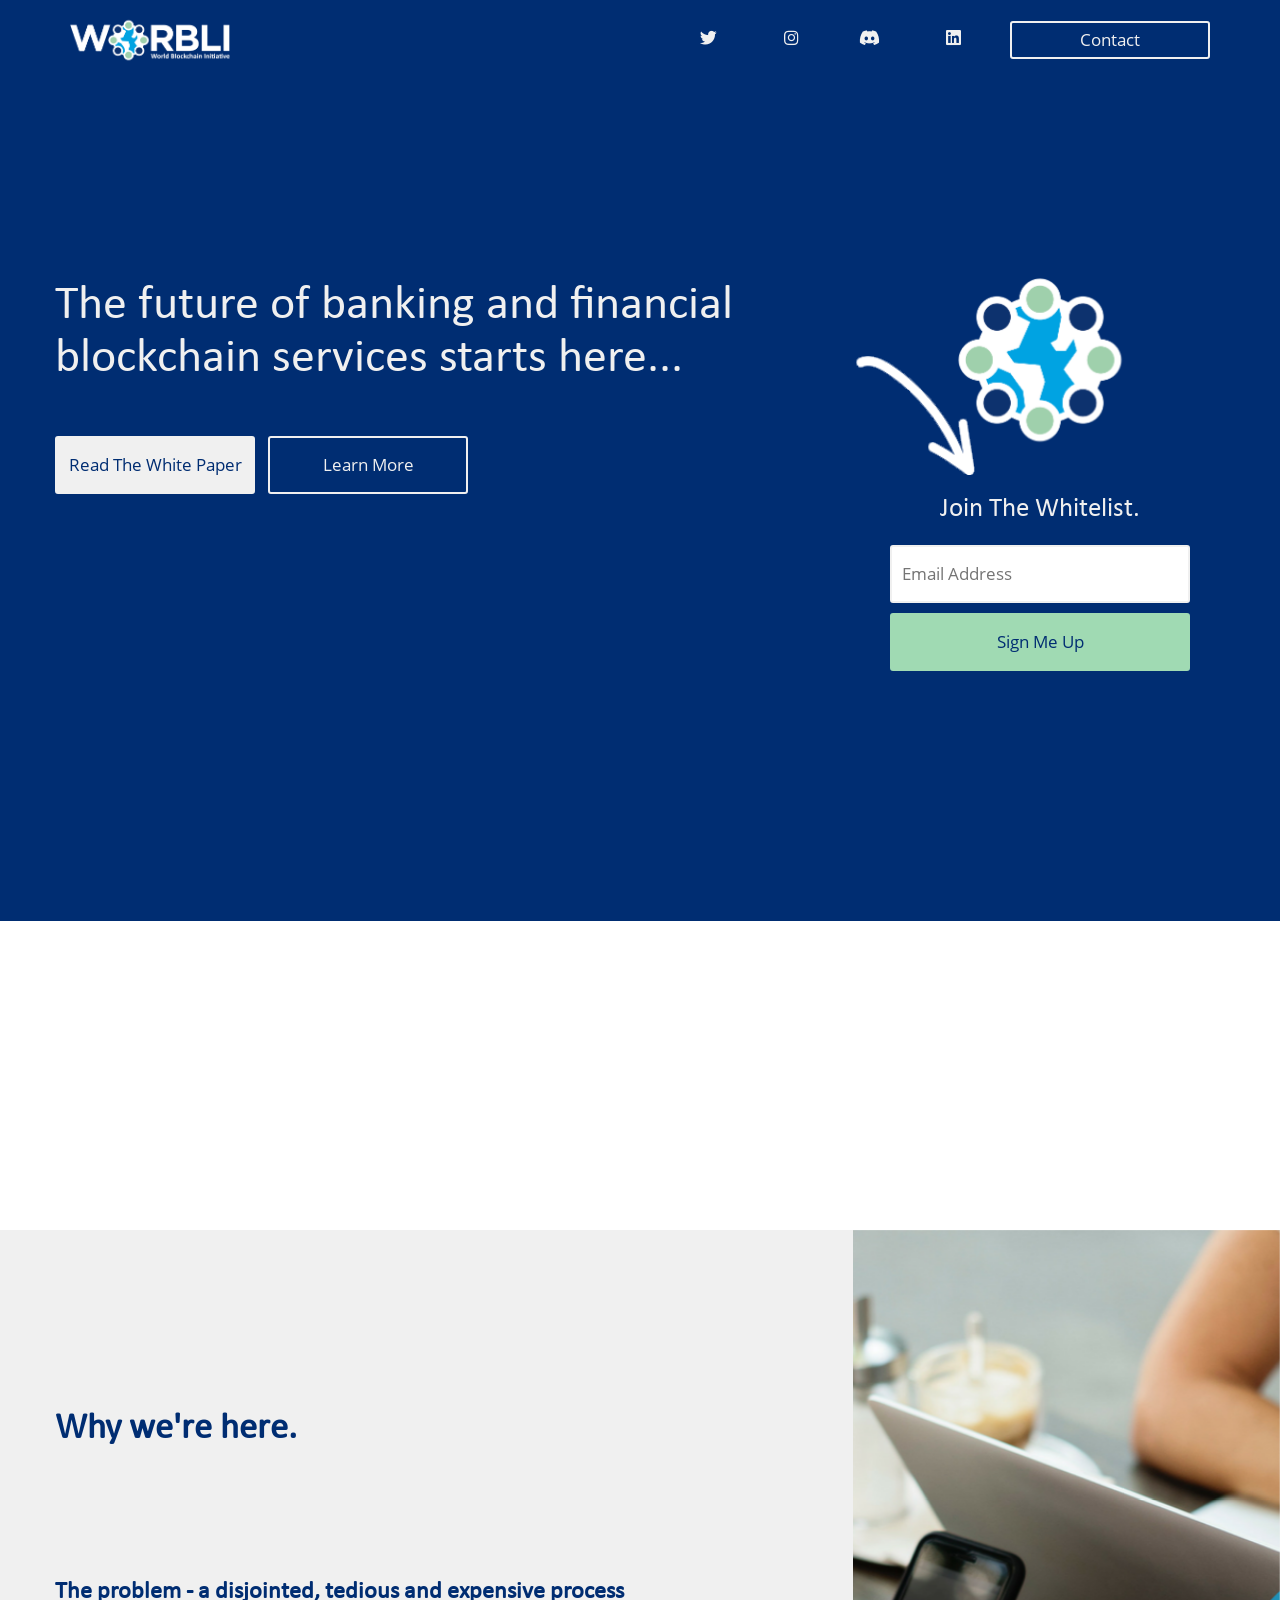
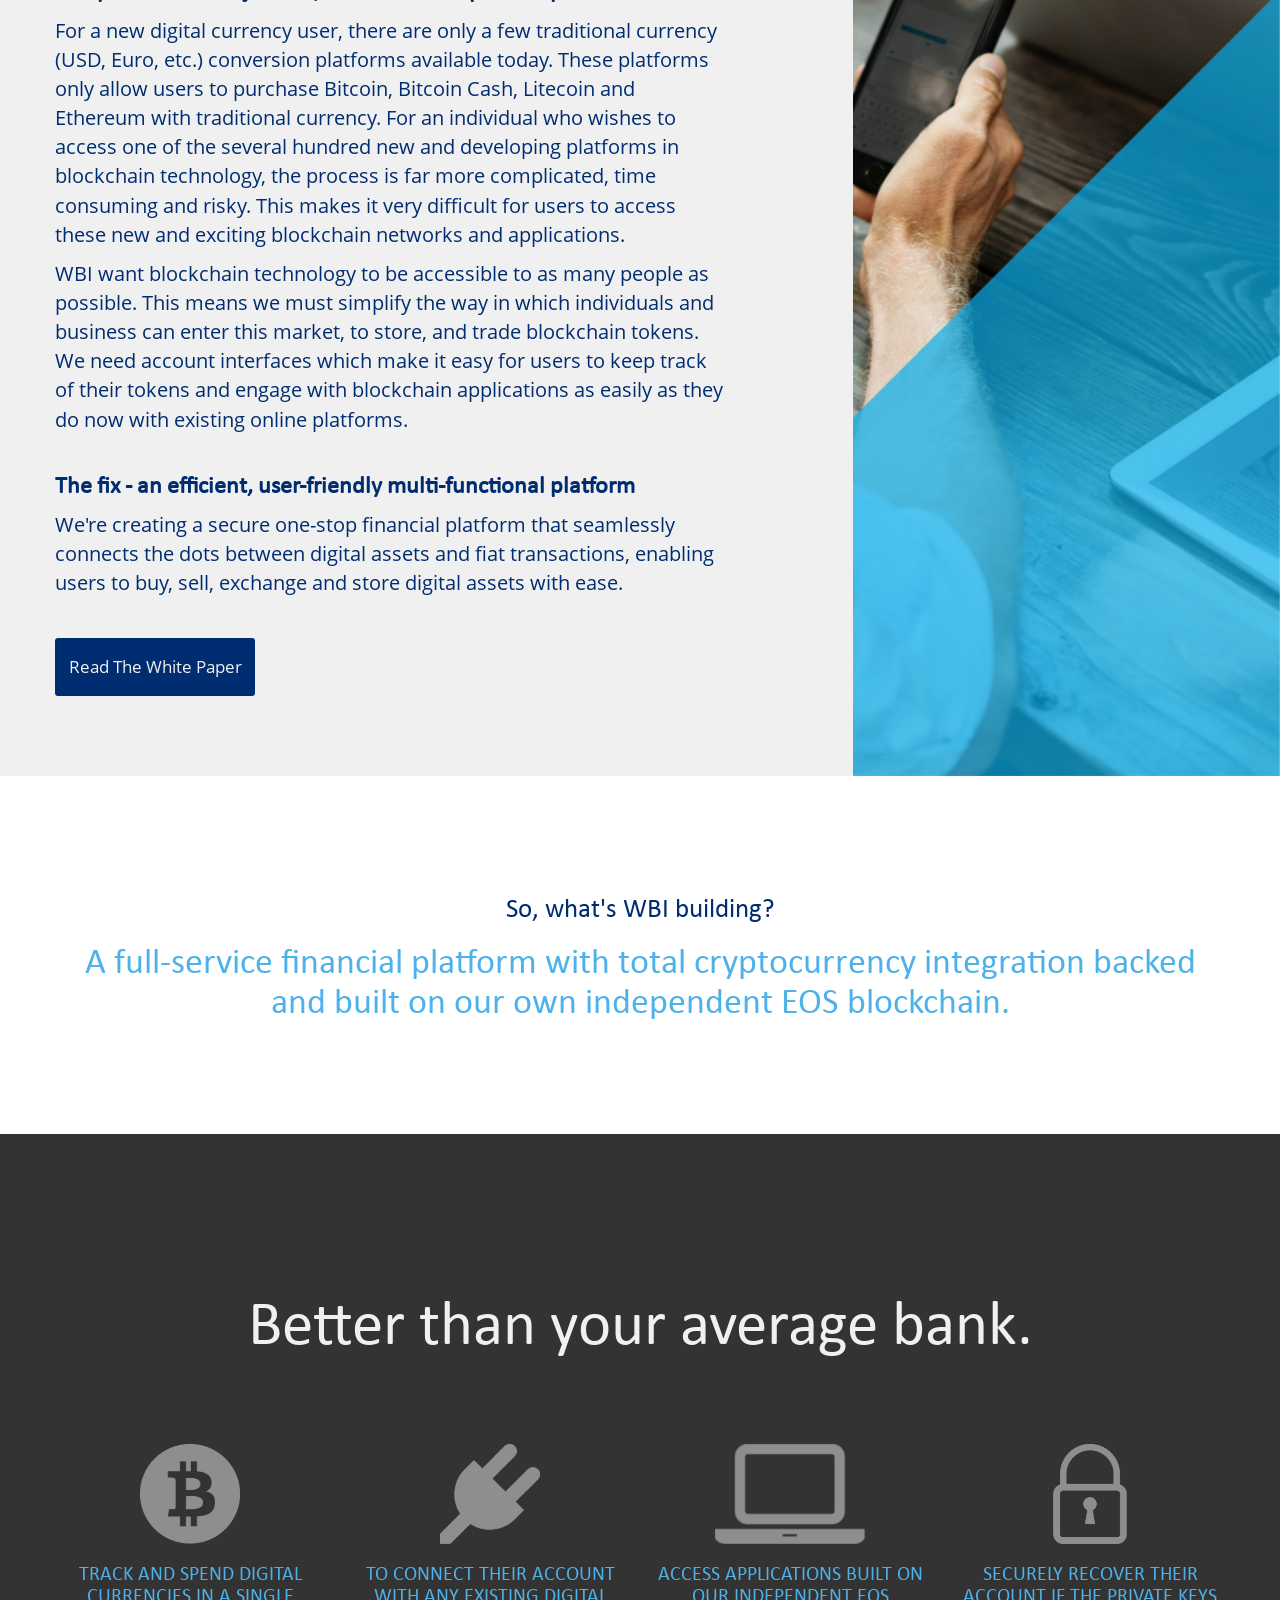
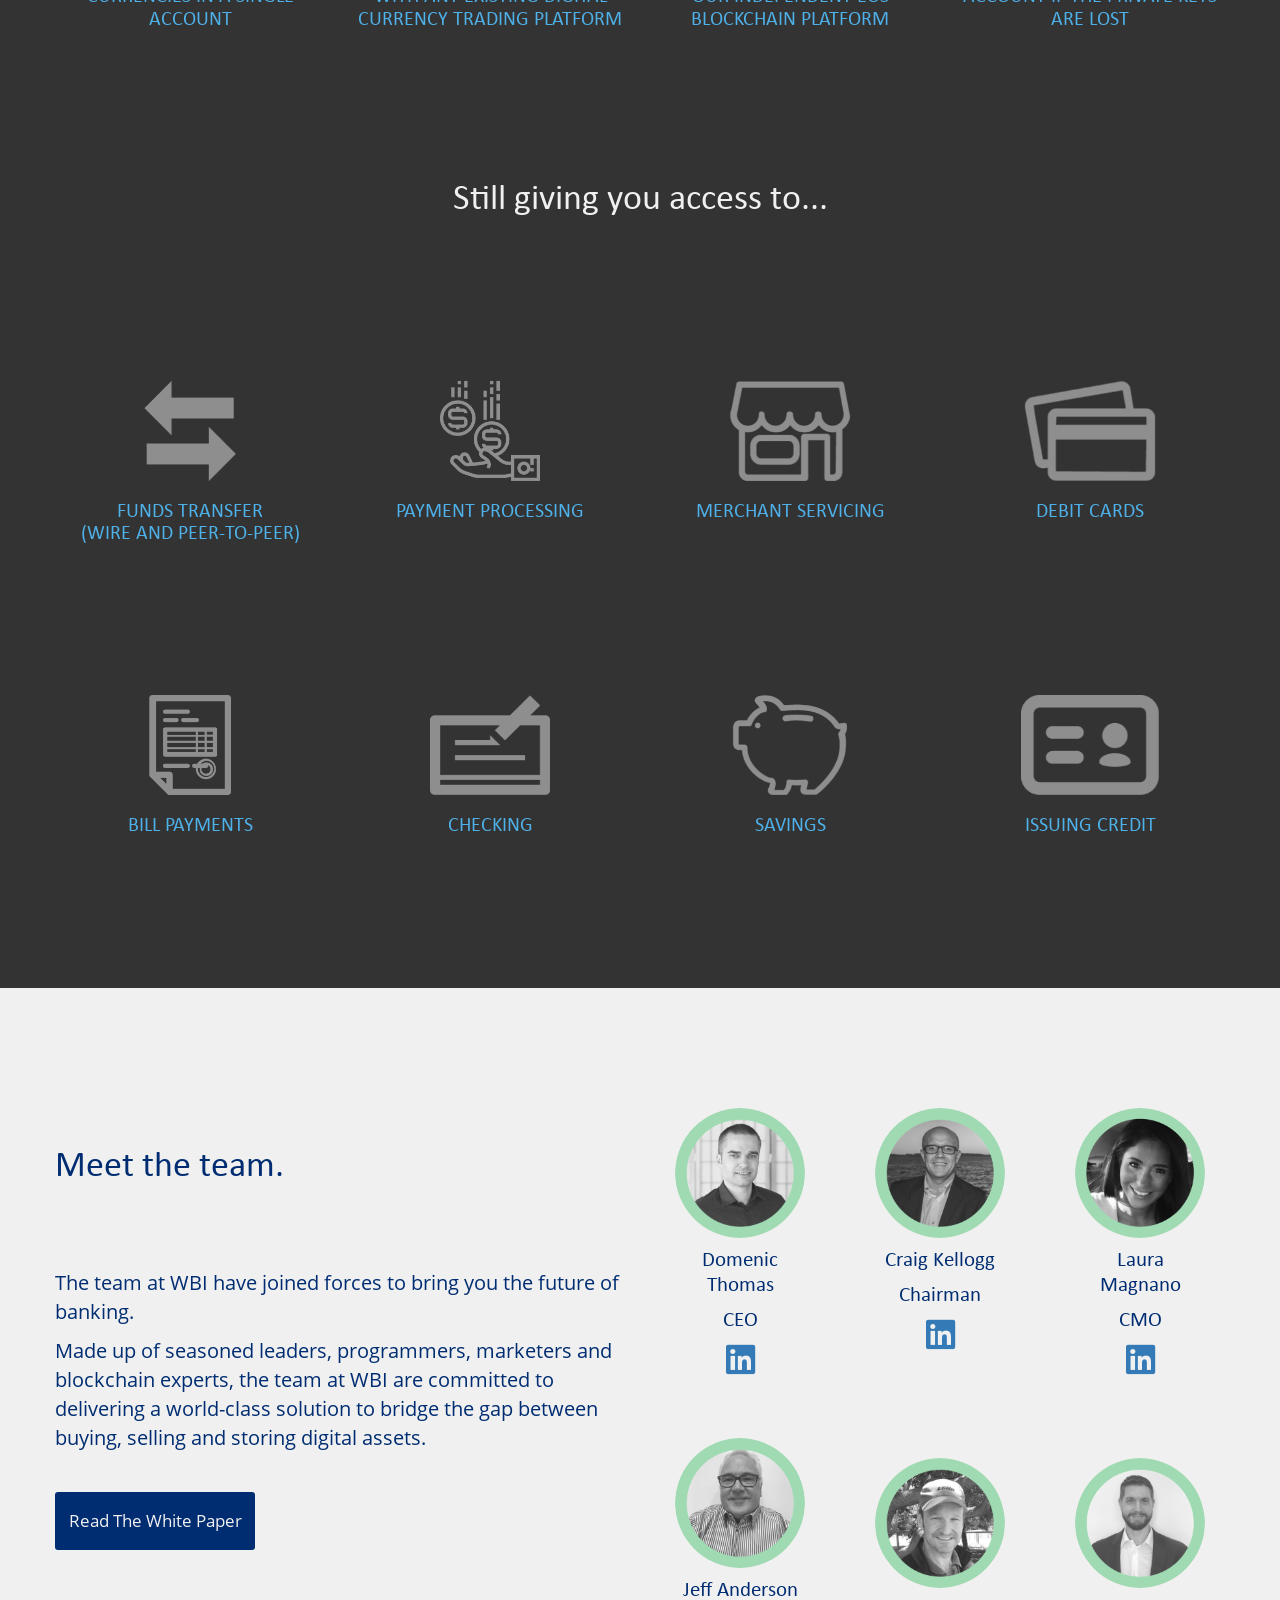
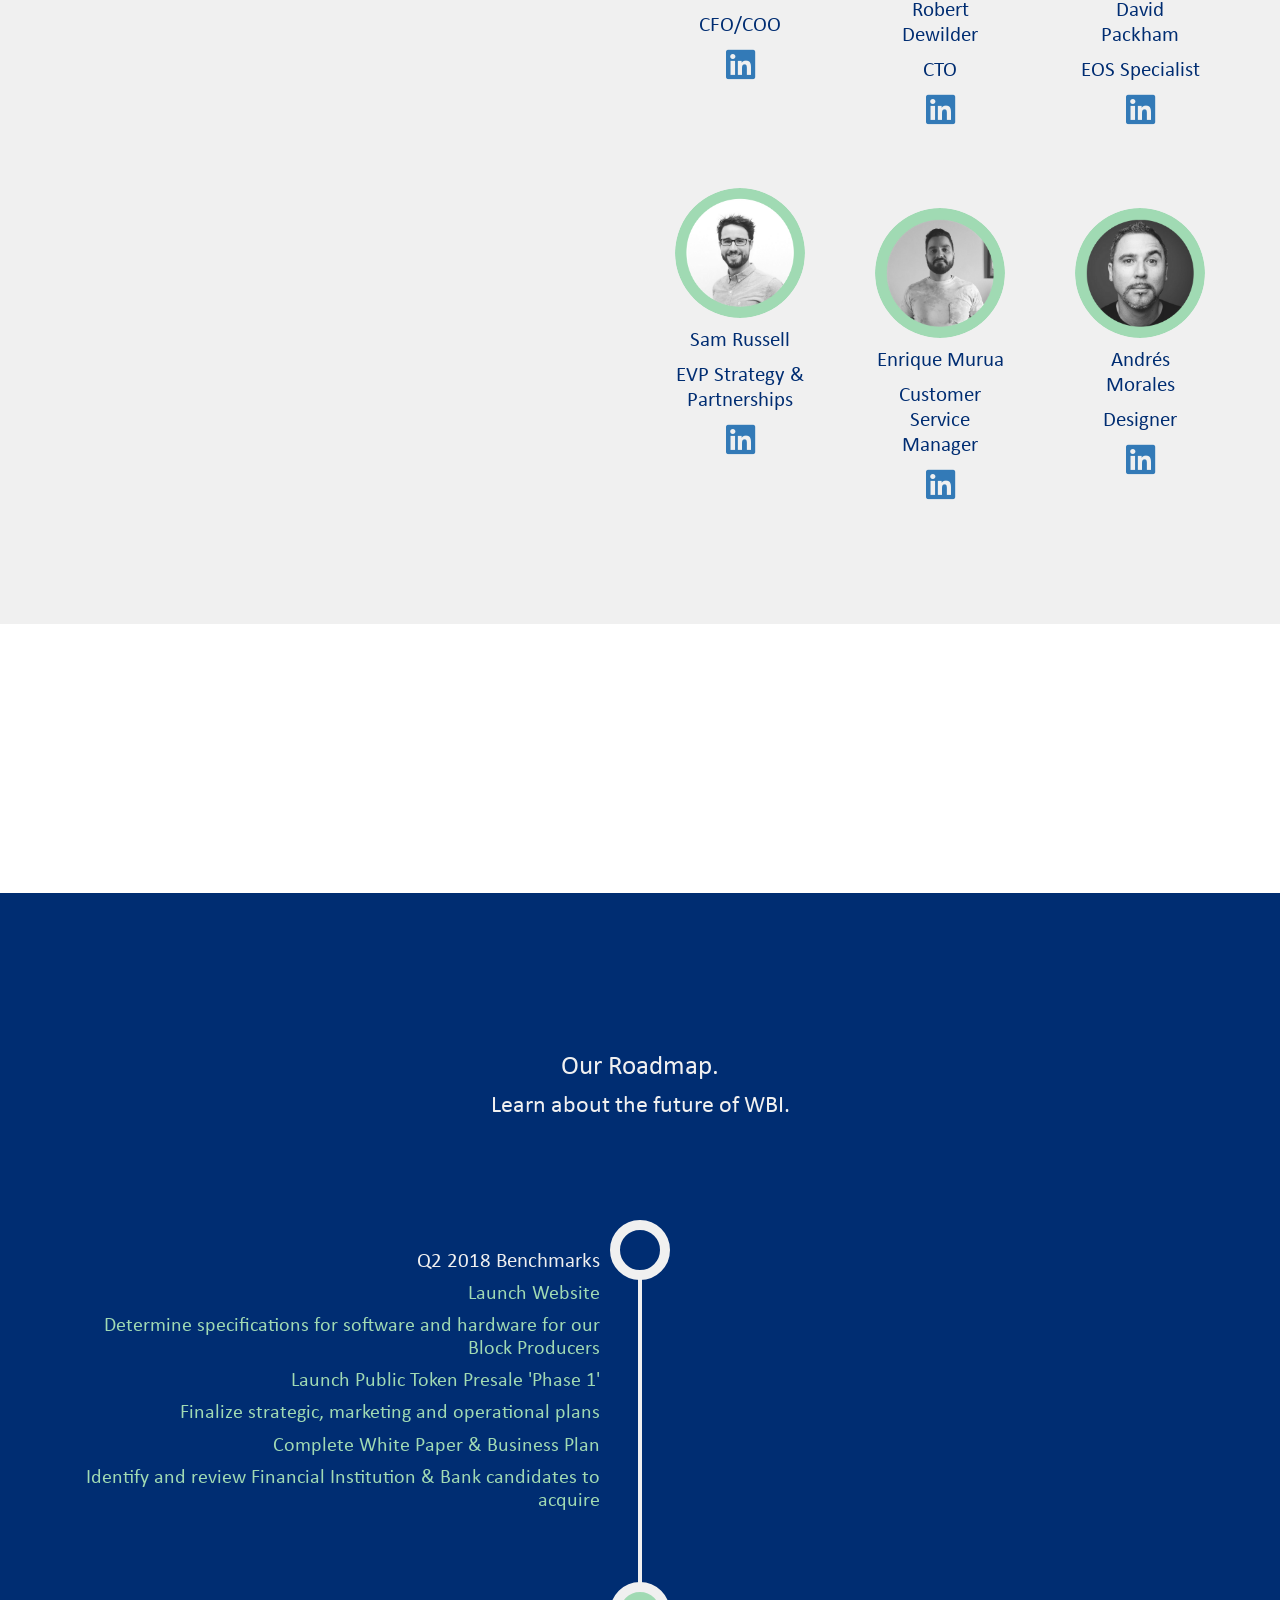
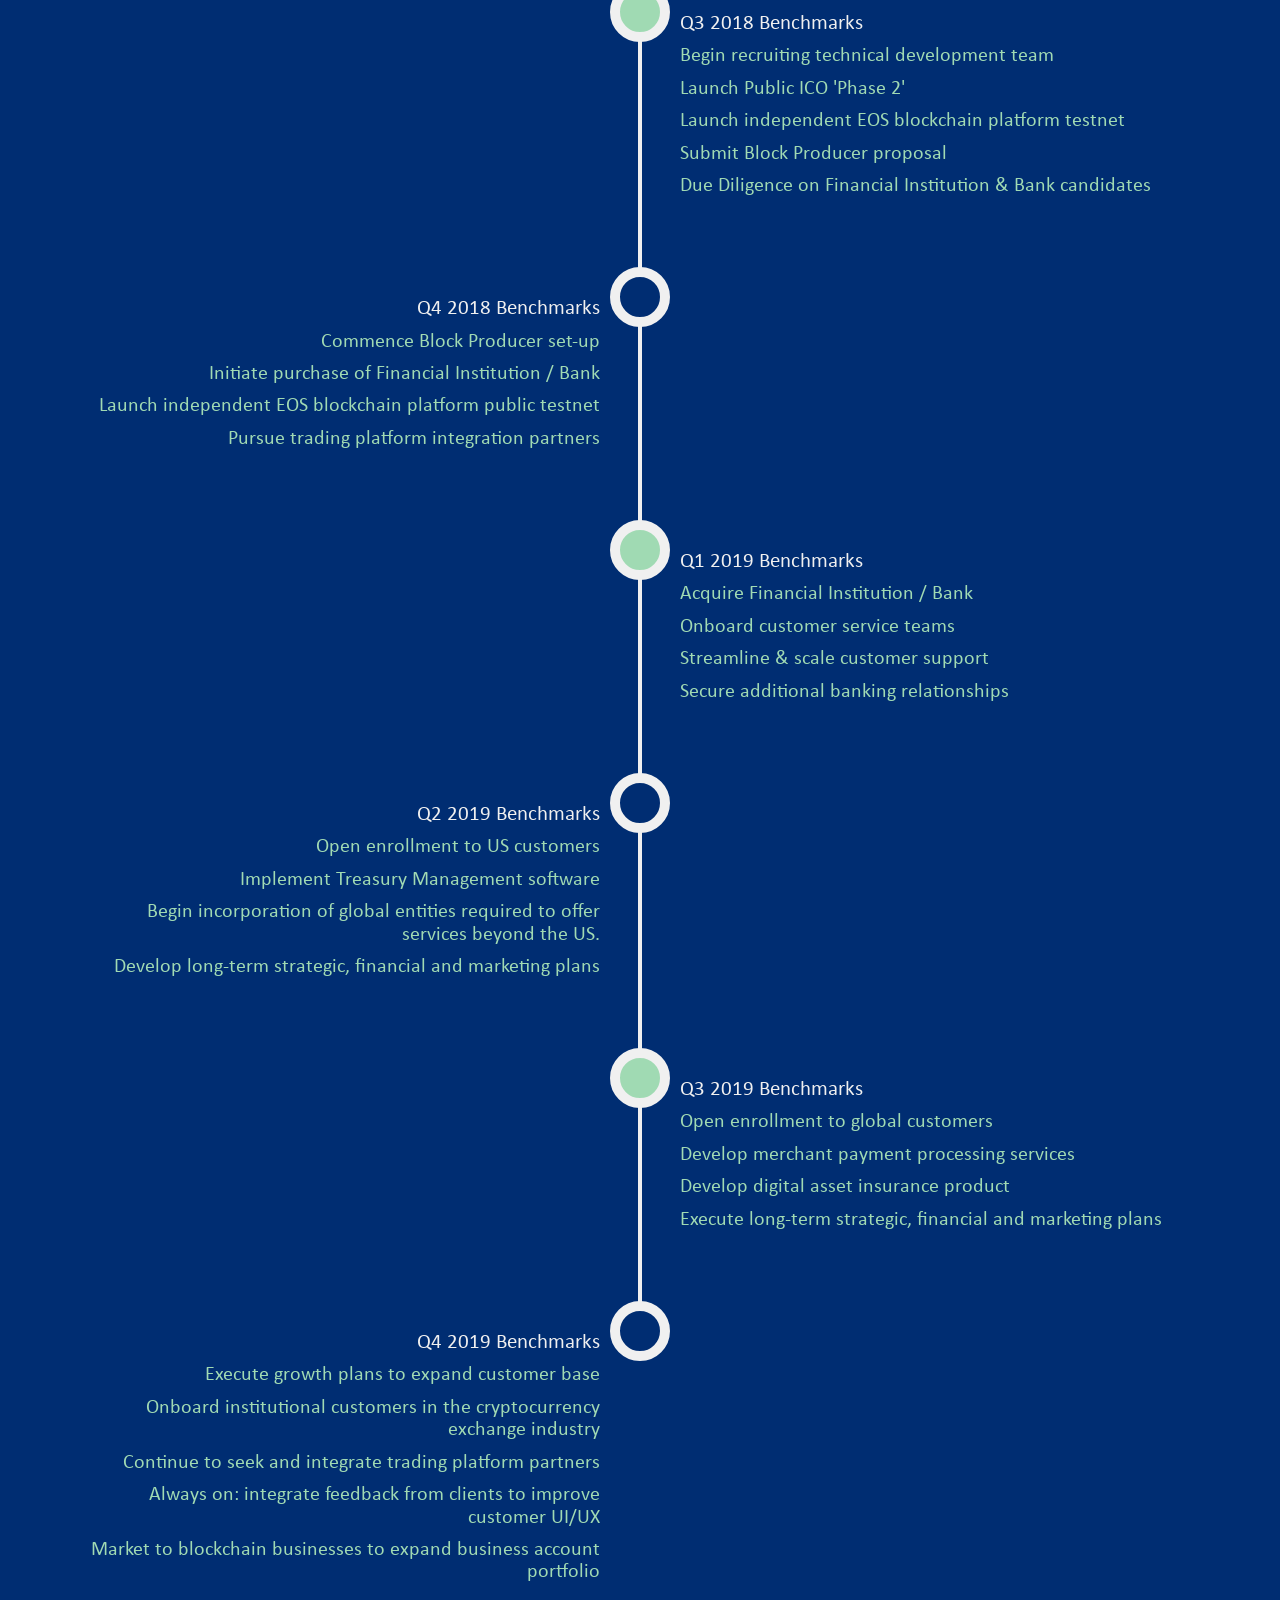
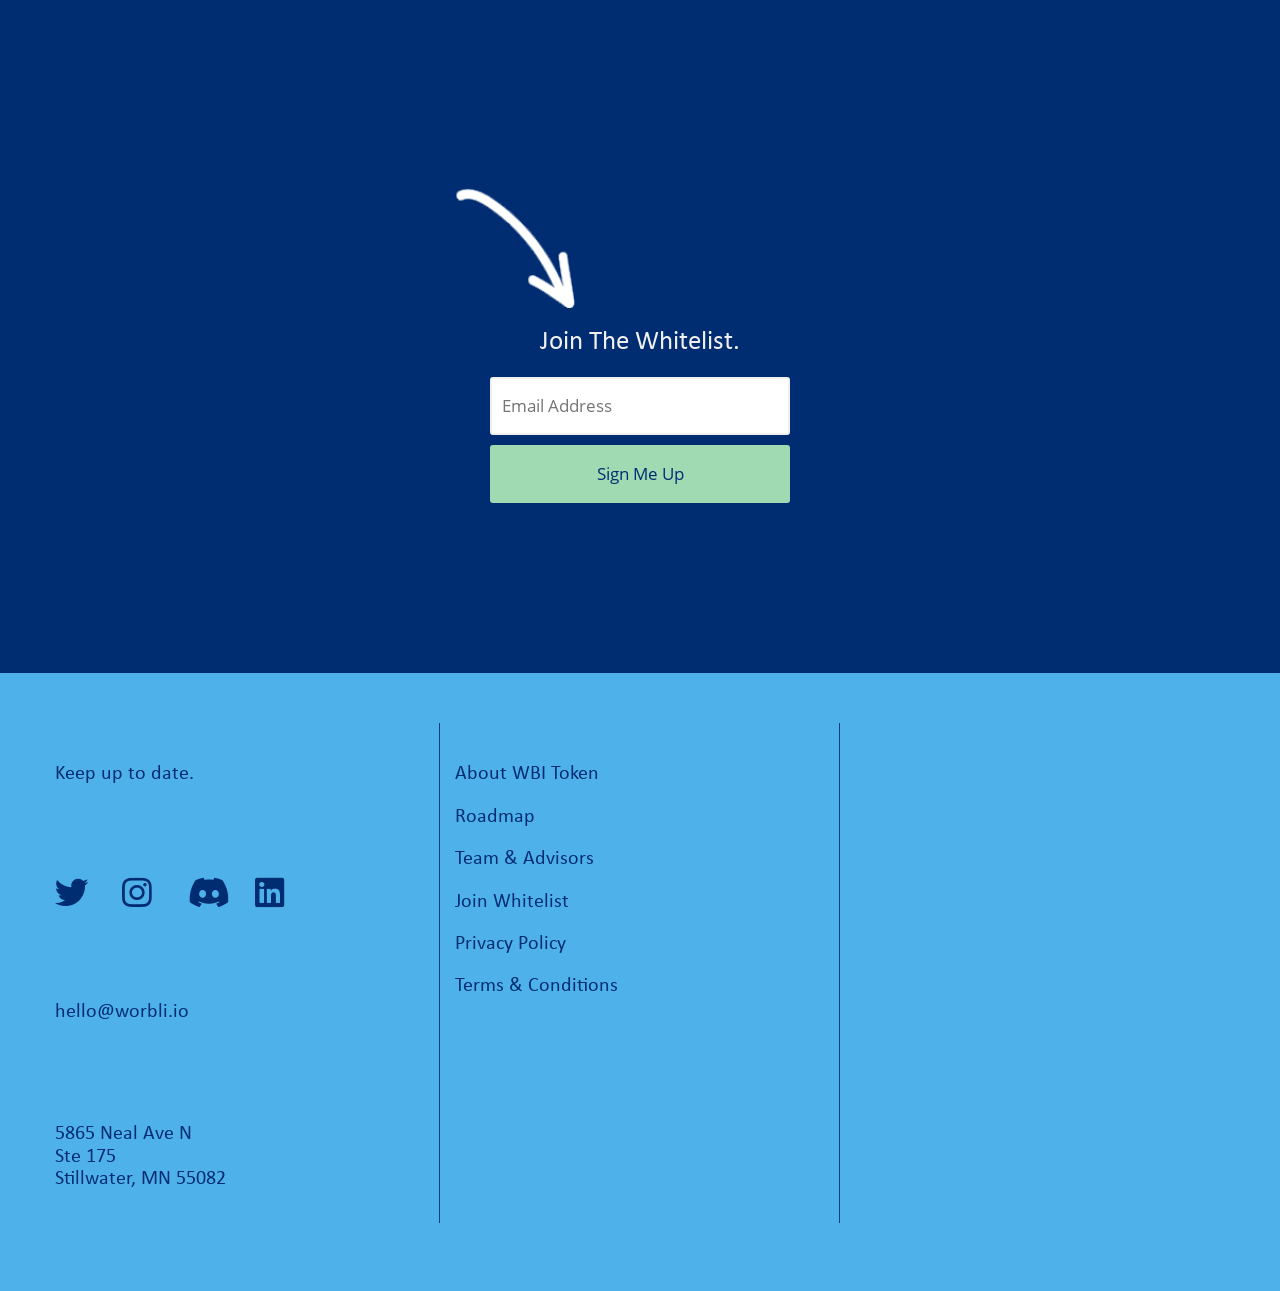
==== index.html @ 22a945e9 "Mobile and copy updates" ====
<!doctype html>
<!--[if lt IE 7]>      <html class="no-js lt-ie9 lt-ie8 lt-ie7" lang=""> <![endif]-->
<!--[if IE 7]>         <html class="no-js lt-ie9 lt-ie8" lang=""> <![endif]-->
<!--[if IE 8]>         <html class="no-js lt-ie9" lang=""> <![endif]-->
<!--[if gt IE 8]><!--> <html class="no-js" lang=""> <!--<![endif]-->
    <head>
        <meta charset="utf-8">
        <meta http-equiv="X-UA-Compatible" content="IE=edge,chrome=1">
        <title>WBI Token</title>
        <meta name="description" content="The world's most cost-effective and developer-friendly, Consumer and Enterprise Blockchain Platform">
        <meta name="viewport" content="width=device-width, initial-scale=1">
        <meta property="og:title" content="WBI Token" />
        <meta property="og:image" content="http://worbli.io/img/worbli-social.png" />
        <meta property="og:description" content="The world's most cost-effective and developer-friendly, Consumer and Enterprise Blockchain Platform" />
        <link rel="shortcut icon" href="favicon.png" />
        <link href="https://use.fontawesome.com/releases/v5.0.6/css/all.css" rel="stylesheet">
        <link rel="stylesheet" href="css/bootstrap.min.css">
        <link rel="stylesheet" href="css/main.css">
        <link rel="icon" type="image/png" href="http://worbli.io/img/worbli-social.png" />
        <script src="js/vendor/modernizr-2.8.3-respond-1.4.2.min.js"></script>
    </head>
    <body>
        <!--[if lt IE 8]>
            <p class="browserupgrade">You are using an <strong>outdated</strong> browser. Please <a href="http://browsehappy.com/">upgrade your browser</a> to improve your experience.</p>
        <![endif]-->

        <!--overlay-->
        <div class="animate text-center success-whitelist success-overlay success-content">
            <i class="fas fa-times fa-2x overlay-close overlay-close-faq"></i>
            <div class="container-fluid">
                <div class="d-block row row-height row-main">
                    <div class="col-md-12 headlines">
                        <h3>Thanks for signing up!</h3>
                        <h4>We'll be in touch with you shortly.</h4>
                    </div>
                    <!-- <div class="col-md-12">
                        <a target="_blank" href="" class="cta cta-main"><i class="fab fa-twitter fa-2x"></i>Tweet</a>
                        <a target="_blank" href="" class="cta cta-main"><i class="fab fa-facebook fa-2x"></i>Share</a>
                        <a href="" class="cta cta-main"><i class="fas fa-envelope"></i>Email</a>
                    </div> -->
                </div>
            </div>
        </div>
        <!--overlay-->
        <div class="animate text-center success-overlay success-content">
            <i class="fas fa-times fa-2x overlay-close overlay-close-faq"></i>
            <div class="container-fluid">
                <div class="d-block row row-height row-main">
                    <div class="col-md-12 headlines">
                        <h3>Thanks for reaching out!</h3>
                        <h4>We'll be in touch with you shortly.</h4>
                    </div>
                    <!-- <div class="col-md-12">
                        <a target="_blank" href="" class="cta cta-main"><i class="fab fa-twitter fa-2x"></i>Tweet</a>
                        <a target="_blank" href="" class="cta cta-main"><i class="fab fa-facebook fa-2x"></i>Share</a>
                        <a href="" class="cta cta-main"><i class="fas fa-envelope"></i>Email</a>
                    </div> -->
                </div>
            </div>
        </div>
        <!--header-->
        <div class="container-fluid">
            <div class="row row-main row-header animate">
                <div class="col-sm-9 col-xs-9 col-md-2">
                    <!-- <i class="fa fa-circle fa-2x"></i> -->
                    <img class="logo" src="img/logo.png" />
                </div>
                <div class="col-sm-10 col-xs-10 col-md-10 content-group content-ctas header-ctas">
                    <div class="mobile-only social-links-mobile">
                        <div class="row">
                            <div class="col-md-1 col-sm-offset-3 col-xs-offset-3 col-sm-2 col-xs-2"><a href="http://twitter.com/worbli" target="_blank"><i class="fab fa-twitter"></i></a></div>
                            <!-- <div class="col-md-1 col-sm-3 col-xs-3"><a href="http://t.me/worbli" target="_blank"><i class="fab fa-telegram"></i></a></div> -->
                            <div class="col-md-1 col-sm-2 col-xs-2"><a href="http://discord.gg/M9ACkAc" target="_blank"><i class="fab fa-discord"></i></a></div>
                            <div class="col-md-1 col-sm-2 col-xs-2"><a href="http://www.instagram.com/worblitoken" target="_blank"><i class="fab fa-instagram"></i></a></div>
                            <div class="col-md-1 col-sm-2 col-xs-2"><a href="http://www.linkedin.com/company/worbli" target="_blank"><i class="fab fa-linkedin"></i></a></div>
                        </div>
                    </div>
                    <div class="desktop-inline-only">
                        <!-- <a class="cta join-wbi">Join The Whitelist</a> -->
                        <div class="row">
                            <div class="social-links">
                                <div class="col-md-1 col-sm-2 col-xs-2 col-md-offset-5"><a href="http://twitter.com/worbli" target="_blank"><i class="fab fa-twitter"></i></a></div>
                                <!-- <div class="col-md-1 col-sm-2 col-xs-2"><a href="http://facebook.com/worbli" target="_blank"><i class="fab fa-facebook"></i></a></div> -->
                                <div class="col-md-1 col-sm-2 col-xs-2"><a href="http://instagram.com/worblitoken" target="_blank"><i class="fab fa-instagram"></i></a></div>
                                <!-- <div class="col-md-1 col-sm-2 col-xs-2"><a href="http://t.me/worbli" target="_blank"><i class="fab fa-telegram"></i></a></div> -->
                                <div class="col-md-1 col-sm-2 col-xs-2"><a href="http://discord.gg/M9ACkAc" target="_blank"><i class="fab fa-discord"></i></a></div>
                                <div class="col-md-1 col-sm-2 col-xs-2"><a href="http://www.linkedin.com/company/worbli" target="_blank"><i class="fab fa-linkedin"></i></a></div>
                                <!-- <div class="col-md-1 col-sm-2 col-xs-2"><a href="http://medium.com/@WORBLI" target="_blank"><i class="fab fa-medium"></i></a></div> -->
                            </div>
                            <div class="col-md-3">
                                <a class="cta cta-secondary cta-small faq-button-toggle"><!--FAQs + -->Contact</a>
                            </div>
                        </div>
                        <!-- <a href="//medium.com" target="_blank" class="cta cta-secondary cta-no-border">Blog</a> -->
                    </div>
                </div>
                <div class="col-sm-10 col-xs-10 col-md-10 faq-group faq-ctas header-ctas mobile-hide">
                    <div class="desktop-inline-only">
                        <!-- <a class="cta join-wbi pointer-none-hide cta-small">Contact Us</a> -->
                        <a class="cta cta-secondary faq-button-toggle cta-small">&lt; Go Back</a>
                    </div>
                </div>
            </div>
        </div>
        <div class="container-fluid">
            <!--atf-->
            <div id="Atf" class="row row-height hidden-faqs row-main row-main-first row-main-atf row-main-bottom">
                <div class="lines">
                    <div class="line"></div>
                    <div class="line"></div>
                    <div class="line"></div>
                    <div class="line"></div>
                    <div class="line"></div>
                    <div class="line"></div>
                    <div class="line"></div>
                    <div class="line"></div>
                    <div class="line"></div>
                </div>
                <div class="col-md-8 headlines content-group">
                    <h1 class="margin-top-0">The future of banking and financial blockchain services starts here...</h1>
                    <h2 class="hide color-tertiary">THE ‘WORLD BLOCKCHAIN INITIATIVE’ (WBI) is on a mission to develop the world’s most cost-effective and developer-friendly, Consumer and Enterprise Blockchain Platform.</h2>
                    <a class="cta cta-main desktop-only">Read The White Paper</a>
                    <a class="desktop-only cta cta-secondary learn-more">Learn More</a>
                    <a class="mobile-only cta cta-secondary faq-button-toggle"><!--FAQs + -->Contact</a>
                </div>
                <div class="col-md-4 headlines sm-margin content-group">
                    <div class="row">
                        <div class="col-md-12">
                            <img src="img/wbi-white-no-bg.png" class="atf-logo" />
                        </div>
                        <div class="col-md-12">
                            <img src="img/arrow.png" class="atf-image" />
                        </div>
                        <div class="col-md-12 text-center">
                            <h3>Join The Whitelist.</h3>
                            <!-- <h4>The world is waiting for you.</h4> -->
                        </div>
                        <div class="col-md-12 block-inputs">
                            <form accept-charset="UTF-8" action="https://usebasin.com/f/d4b04c6bcdc9" method="POST">
                                <input required type="text" name="email" placeholder="Email Address" />
                                <input class="cta cta-main cta-accent" type="submit" value="Sign Me Up" />
                            </form>
                        </div>
                    </div>
                </div>
                <div class="col-md-12 headlines faq-group">
                    <h1>Frequently Asked Questions.</h1>
                    <h2>Learn about our FAQs or contact us directly.</h2>
                    <a class="cta join-wbi">Contact Us</a>
                    <a class="desktop-only cta cta-secondary learn-more">FAQs</a>
                    <a class="mobile-only cta cta-secondary faq-button-toggle">< Go Back</a>
                </div>
            </div>
            <!--about-first-->
            <div id="LearnPre" class="no-flow row row-learn hidden-faqs row-alt row-alt-white text-center row-height-sm-lg-padding">
                <img class="learn-half" src="img/wbi-blue-no-bg.png" />
                <div class="col-md-12">
                    <h2>World Blockchain Initiative (WBI) is developing the world's most cost-effective and developer-friendly, Consumer and Enterprise Blockchain Platform</h2>
                </div>
            </div>
            <!--about-->
            <div id="Learn" class="no-flow row row-learn hidden-faqs row-height row-alt text-left row-padding-side-sm">
                <div class="content-group">
                    <div class="col-md-7">
                        <div class="row">
                            <div class="col-md-12 headlines">
                                <h2><b>Why we're here.</b></h2>
                            </div>
                            <div class="col-md-12">
                                <div class="item-wrap item-wrap-margin">
                                    <h4><b>The problem - a disjointed, tedious and expensive process</b></h4>
                                    <p>For a new digital currency user, there are only a few traditional currency (USD, Euro, etc.) conversion platforms available today. These platforms only allow users to purchase Bitcoin, Bitcoin Cash, Litecoin and Ethereum with traditional currency. For an individual who wishes to access one of the several hundred new and developing platforms in blockchain technology, the process is far more complicated, time consuming and risky. This makes it very difficult for users to access these new and exciting blockchain networks and applications.</p>
                                    <p>WBI want blockchain technology to be accessible to as many people as possible. This means we must simplify the way in which individuals and business can enter this market, to store, and trade blockchain tokens. We need account interfaces which make it easy for users to keep track of their tokens and engage with blockchain applications as easily as they do now with existing online platforms.</p>
                                </div>
                                <div class="item-wrap item-wrap-margin">
                                    <h4><b>The fix - an efficient, user-friendly multi-functional platform</b></h4>
                                    <p>We're creating a secure one-stop financial platform that seamlessly connects the dots between digital assets and fiat transactions, enabling users to buy, sell, exchange and store digital assets with ease.</p>
                                </div>
                                <a href="/whitepaper" target="_blank" class="cta cta-main cta-center-mobile">Read The White Paper</a>
                            </div>
                        </div>
                    </div>
                    <div class="side-image">
                        <img src="img/about-photo.png">
                    </div>
                </div>
            </div>
            <div id="LearnPost" class="no-flow row row-learn hidden-faqs row-alt row-alt-white text-center row-height-sm-lg-padding">
                <div class="col-md-12">
                    <h3 class="color-primary">So, what's WBI building?</h3>
                    <h2>A full-service financial platform with total cryptocurrency integration backed and built on our own independent EOS blockchain.</h2>
                </div>
            </div>

            <div class="row row-learn hidden-faqs row-height row-alt-dark text-center">
                <div class="content-group">
                    <div class="col-md-12">
                        <h5>
                            <div class="headlines color-white">
                                <h2>Better than your average bank.</h2>
                            </div>
                            <div class="headlines color-white hide">
                                <div>We intend to create a full-service financial institution with total cryptocurrency integration.</div>
                                <div>This entity will provide all of the traditional banking services and more:</div>
                            </div>
                        </h5>
                    </div>
                    <div class="col-md-12">
                        <div class="row uppercase bold">
                            <div class="col-md-3">
                                <div class="row row-item">
                                    <div class="col-md-12">
                                        <img class="icon-image" src="img/WORBLI_Crypto.png" />
                                    </div>
                                    <div class="col-md-12">
                                        <h6>Track and spend digital currencies in a single account</h6>
                                    </div>
                                </div>
                            </div>
                            <div class="col-md-3">
                                <div class="row row-item">
                                    <div class="col-md-12">
                                        <img class="icon-image" src="img/WORBLI_Connected.png" />
                                    </div>
                                    <div class="col-md-12">
                                        <h6>To connect their account with any existing digital currency trading platform</h6>
                                    </div>
                                </div>
                            </div>
                            <div class="col-md-3">
                                <div class="row row-item">
                                    <div class="col-md-12">
                                        <img class="icon-image" src="img/WORBLI_Apps.png" />
                                    </div>
                                    <div class="col-md-12">
                                        <h6>Access applications built on our independent EOS blockchain platform</h6>
                                    </div>
                                </div>
                            </div>
                            <div class="col-md-3">
                                <div class="row row-item">
                                    <div class="col-md-12">
                                        <img class="icon-image" src="img/WORBLI_Secure.png" />
                                    </div>
                                    <div class="col-md-12">
                                        <h6>Securely recover their account if the private keys are lost</h6>
                                    </div>
                                </div>
                            </div>
                        </div>
                    </div>
                    <div class="col-md-12">
                        <div class="headlines color-white">
                            <h2>Still giving you access to...</h2>
                        </div>
                    </div>
                    <div class="col-md-12">
                        <div class="row uppercase bold headlines">
                            <div class="col-md-3">
                                <div class="row row-item">
                                    <div class="col-md-12">
                                        <img class="icon-image" src="img/WORBLI_Fund_Transfer.png" />
                                    </div>
                                    <div class="col-md-12">
                                        <h6>Funds Transfer<br />(wire and peer-to-peer)</h6>
                                    </div>
                                </div>
                            </div>
                            <div class="col-md-3">
                                <div class="row row-item">
                                    <div class="col-md-12">
                                        <img class="icon-image" src="img/WORBLI_Payment_Processing.png" />
                                    </div>
                                    <div class="col-md-12">
                                        <h6>Payment Processing</h6>
                                    </div>
                                </div>
                            </div>
                            <div class="col-md-3">
                                <div class="row row-item">
                                    <div class="col-md-12">
                                        <img class="icon-image" src="img/WORBLI_Merchant.png" />
                                    </div>
                                    <div class="col-md-12">
                                        <h6>Merchant Servicing</h6>
                                    </div>
                                </div>
                            </div>
                            <div class="col-md-3">
                                <div class="row row-item">
                                    <div class="col-md-12">
                                        <img class="icon-image" src="img/WORBLI_Debit_Cards.png" />
                                    </div>
                                    <div class="col-md-12">
                                        <h6>Debit Cards</h6>
                                    </div>
                                </div>
                            </div>
                        </div>
                        <div class="row uppercase bold">
                            <div class="col-md-3">
                                <div class="row row-item">
                                    <div class="col-md-12">
                                        <img class="icon-image" src="img/WORBLI_Bills.png" />
                                    </div>
                                    <div class="col-md-12">
                                        <h6>Bill Payments</h6>
                                    </div>
                                </div>
                            </div>
                            <div class="col-md-3">
                                <div class="row row-item">
                                    <div class="col-md-12">
                                        <img class="icon-image" src="img/WORBLI_Checking.png" />
                                    </div>
                                    <div class="col-md-12">
                                        <h6>Checking</h6>
                                    </div>
                                </div>
                            </div>
                            <div class="col-md-3">
                                <div class="row row-item">
                                    <div class="col-md-12">
                                        <img class="icon-image" src="img/WORBLI_Savings.png" />
                                    </div>
                                    <div class="col-md-12">
                                        <h6>Savings</h6>
                                    </div>
                                </div>
                            </div>
                            <div class="col-md-3">
                                <div class="row row-item">
                                    <div class="col-md-12">
                                        <img class="icon-image" src="img/WORBLI_Issuing_Credit.png" />
                                    </div>
                                    <div class="col-md-12">
                                        <h6>Issuing Credit</h6>
                                    </div>
                                </div>
                            </div>
                        </div>
                    </div>
                    <div class="col-md-12 hide">
                        <div class="headlines">
                            <p class="color-white">WBI’s goal is to allow users to link their cryptocurrency trading accounts directly with their financial services account for a comprehensive combined account equipped to interact seamlessly with the emerging digital currency economy. We intend to create and launch a compliant financial institution for handling fiat currency transactions while allowing our trading platform partners to manage digital assets transactions. This will be the first phase of our project. Once completed, this lays the foundation for the development and deployment of applications on our platform easily and cost effectively.</p>
                        </div>
                    </div>
                </div>
                <div class="faq-group">
                    <div class="col-md-12 headlines">
                        <h3>Frequently Asked Questions.</h3>
                        <h4>Here are some of our most frequently asked questions.</h4>
                    </div>
                    <div class="col-md-12">
                        <div class="headlines text-left">
                            <h5 class="faq-question faq-question-first faq-expand-all">Expand All</h5>
                        </div>
                    </div>
                    <div class="col-md-12">
                        <div class="headlines">
                            <h5 class="faq-question">Question<i class="faq-expand fa fa-2x fa-angle-down"></i></h5>
                            <p class="faq-answer">Here is the answer to this question. Here is the answer to this question. Here is the answer to this question. Here is the answer to this question.</p>
                        </div>
                    </div>
                    <div class="col-md-12">
                        <div class="headlines">
                            <h5 class="faq-question">Question<i class="faq-expand fa fa-2x fa-angle-down"></i></h5>
                            <p class="faq-answer">Here is the answer to this question. Here is the answer to this question. Here is the answer to this question. Here is the answer to this question.</p>
                        </div>
                    </div>
                    <div class="col-md-12">
                        <div class="headlines">
                            <h5 class="faq-question">Question<i class="faq-expand fa fa-2x fa-angle-down"></i></h5>
                            <p class="faq-answer">Here is the answer to this question. Here is the answer to this question. Here is the answer to this question. Here is the answer to this question.</p>
                        </div>
                    </div>
                    <div class="col-md-12">
                        <div class="headlines">
                            <h5 class="faq-question">Question<i class="faq-expand fa fa-2x fa-angle-down"></i></h5>
                            <p class="faq-answer">Here is the answer to this question. Here is the answer to this question. Here is the answer to this question. Here is the answer to this question.</p>
                        </div>
                    </div>
                    <div class="col-md-12">
                        <div class="headlines">
                            <h5 class="faq-question">Question<i class="faq-expand fa fa-2x fa-angle-down"></i></h5>
                            <p class="faq-answer">Here is the answer to this question. Here is the answer to this question. Here is the answer to this question. Here is the answer to this question.</p>
                        </div>
                    </div>
                    <div class="col-md-12">
                        <div class="headlines">
                            <h5 class="faq-question">Question<i class="faq-expand fa fa-2x fa-angle-down"></i></h5>
                            <p class="faq-answer">Here is the answer to this question. Here is the answer to this question. Here is the answer to this question. Here is the answer to this question.</p>
                        </div>
                    </div>
                </div>
            </div>
            <!--team-->
            <div id="Team" class="hidden-faqs row row-height row-alt text-center row-padding-side-sm">
                <div class="col-md-6 text-left">
                    <div class="item-wrap-margin">
                        <div class="headlines">
                            <h2>Meet the team.</h2>
                        </div>
                        <p>The team at WBI have joined forces to bring you the future of banking.</p>
                        <p>Made up of seasoned leaders, programmers, marketers and blockchain experts, the team at WBI are committed to delivering a world-class solution to bridge the gap between buying, selling and storing digital assets.</p>
                    </div>
                    <a href="/whitepaper" target="_blank" class="cta cta-main cta-center-mobile mobile-hide">Read The White Paper</a>
                </div>
                <div class="col-md-6">
                    <div class="row team-member-row">
                        <div class="col-md-4">
                            <div class="item-group">
                                <div class="team-photo">
                                    <img class="photo-team" title="Domenic Thomas World Blockchain Initiative CEO" alt="Domenic Thomas World Blockchain Initiative CEO" src="img/domenic-thomas.png" />
                                </div>
                                <h5>Domenic Thomas</h5>
                                <h5>CEO</h5>
                                <a href="http://www.linkedin.com/in/domenic-thomas-5403676/" target="_blank" class="team-link"><i class="fab fa-2x fa-linkedin"></i></a>
                                <p>Domenic is an entrepreneur experienced in full business cycles from startup to expansion of the core business. He has over 15 years experience as an entrepreneur and business consultant. Domenic received an MBA from Johns Hopkins Carey Business School in 2015, as well as two degrees from University of Southern California in Environmental Studies and Political Science. Domenic has a special interest in solutions to improve healthcare delivery efficiency, reduce income inequality and improve data security. Domenic has been consulting in Blockchain Technology since 2016, volunteering his time to the Core Leadership Team at FLO (Florincoin) one of blockchain’s original networks (est 2013). He has consulted across various industries including Digital Marketing, Healthcare and Automotive. Domenic is driven by ideas that help people take control of their personal authority and improve their economic opportunities.</p>
                            </div>
                        </div>
                        <div class="col-md-4">
                            <div class="item-group">
                                <div class="team-photo">
                                    <img class="photo-team" title="Craig Kellogg World Blockchain Initiative Chairman" alt="Craig Kellogg World Blockchain Initiative Chairman" src="img/craig-kellogg.png" />
                                </div>
                                <h5>Craig Kellogg</h5>
                                <h5>Chairman</h5>
                                <a href="http://www.linkedin.com/in/ckellogg/" target="_blank" class="team-link"><i class="fab fa-2x fa-linkedin"></i></a>
                                <p>Craig has been a leader in banking technology and  ntech  rms for almost 20 years. He has led strategic initiatives for companies including Wells Fargo, US Bank, and GE Capital, with whom he was the Director of Technology. Craig’s career highlights include leading these organizations through signi cant transformational change including many mergers, acquisitions and technological evolution. In addition to Craig’s experience in Corporate America, Craig has an entrepreneurial spirit. He has incubated an investment cooperative and invested in numerous small businesses. Craig has an MBA and BSc in Information Technology, and is certified as an IT Auditor and Project Manager.</p>
                            </div>
                        </div>
                        <div class="col-md-4">
                            <div class="item-group">
                                <div class="team-photo">
                                    <img class="photo-team" title="Laura Magnano World Blockchain Initiative CMO" alt="Laura Magnano World Blockchain Initiative CMO" src="img/laura-magnano.png" />
                                </div>
                                <h5>Laura Magnano</h5>
                                <h5>CMO</h5>
                                <a href="http://www.linkedin.com/in/lauramagnano/" target="_blank" class="team-link"><i class="fab fa-2x fa-linkedin"></i></a>
                                <p>Laura is a Marketing Specialist with over a decade of experience leading and mentoring digital marketers across a variety of global and local businesses within the technology, lifestyle and beauty industries. Laura has a keen interest in technology and cyber security, studying Counter Terrorism and Cyber Forensics. During her studies, Laura learned of her passion for psychology, consumerism, strategy and data, which she combined to commence her marketing career. She has an unhealthy obsession with making marketing better by integrating cross-channel strategies, and loves to lecture on why data plays a pivotal role to the success of marketing campaigns. Laura gets excited by businesses who are equally passionate about their growth as she is. In her spare time, you can find Laura driving far away from the city to explore nature. When she’s not busy behind the wheel, she’s blogging about the cold hard truths of marketing and contributing to the Core Marketing Team for the FLO blockchain (Florincoin).</p>
                            </div>
                        </div>
                    </div>
                    <div class="row team-member-row">
                        <div class="col-md-4">
                            <div class="item-group margin-top-0">
                                <div class="team-photo">
                                    <img class="photo-team" title="Jeff Anderson World Blockchain Initiative CFO" alt="Jeff Anderson World Blockchain Initiative CFO" src="img/jeff-anderson.png" />
                                </div>
                                <h5>Jeff Anderson</h5>
                                <h5>CFO/COO</h5>
                                <a href="http://www.linkedin.com/in/jeff-anderson-3777aa13/" target="_blank" class="team-link"><i class="fab fa-2x fa-linkedin"></i></a>
                                <p>Jeff is a seasoned fintech professional with over 30 years serving in various Finance, Operations & IT positions with GE Capital. Jeff held key customer interfacing, back-office leadership, and business analytics positions as GE Capital grew to become a dominant force in the fleet management industry. Jeff is leading WBI’s financial organization as he aims to break new ground in blockchain financial services. This is a continuation of a career where Jeff has seen mainframe systems, turn to client servers, and now the decentralized world of blockchain technology. Jeff’s a passionate leader with keen interests in business analytics, customer service and process improvement.</p>
                            </div>
                        </div>
                        <div class="col-md-4">
                            <div class="item-group">
                                <div class="team-photo">
                                    <img title="Robert Dewilder World Blockchain Initiative CTO" alt="Robert Dewilder World Blockchain Initiative CTO" class="photo-team" src="img/robert-dewilder.png" />
                                </div>
                                <h5>Robert Dewilder</h5>
                                <h5>CTO</h5>
                                <a href="http://www.linkedin.com/in/robert-dewilder-6b83311/" target="_blank" class="team-link"><i class="fab fa-2x fa-linkedin"></i></a>
                                <p>Robert is a senior technology professional with 16 years hands-on experience managing large scale technical infrastructures, global digital supply chains and new applications. Robert’s most recent role is the Director of Global Information Technology at Sony Music Entertainment where he has held this position for over 10 years. Robert has progressed from Systems Administrator, Developer, Architect and Manager to Directorship. With considerable international experience, Robert is confident leading teams of domestic and offshore developers, as well as managing non technical business expectations, objectives and budgets. Robert attended the University of Southern California where he completed a degree in Computer Science. He’s certified in Machine Learning, Game Theory, Data Analysis and Statistical Inference to name but a few and will be using all of these to World Blockchain Initiatives advantage.</p>
                            </div>
                        </div>
                        <div class="col-md-4">
                            <div class="item-group">
                                <div class="team-photo">
                                    <img class="photo-team" title="David Packham World Blockchain Initiative EOS Specialist" alt="David Packham World Blockchain Initiative EOS Specialist" src="img/david-packham.png" />
                                </div>
                                <h5>David Packham</h5>
                                <h5>EOS Specialist</h5>
                                <a href="http://www.linkedin.com/in/davidpackham/" target="_blank" class="team-link"><i class="fab fa-2x fa-linkedin"></i></a>
                                <p>David has over 20 years experience in banking, asset management and FinTech, working for major institutions including Credit Suisse and Goldman Sachs. David is a passionate decentralist committed to bringing about the world changing benefits from blockchain technologies. As well as being highly involved in the upcoming EOS.io blockchain launch in June 2018, he is co-founder of EOS42.io Block Producer. David has an MSc from City University in London, and additional blockchain experience including a Hyperledger developer qualification and in Blockchain Strategy from the University of Oxford.</p>
                            </div>
                        </div>
                    </div>
                    <div class="row team-member-row">
                        <div class="col-md-4">
                            <div class="item-group margin-top-0">
                                <div class="team-photo">
                                    <img class="photo-team" title="Sam Russell World Blockchain Initiative EVP Strategy & Partnerships" alt="Sam Russell World Blockchain Initiative EVP Strategy & Partnerships" src="img/sam-russell.png" />
                                </div>
                                <h5>Sam Russell</h5>
                                <h5>EVP Strategy & Partnerships</h5>
                                <a href="http://www.linkedin.com/in/samueljamesrussell/" target="_blank" class="team-link"><i class="fab fa-2x fa-linkedin"></i></a>
                                <p>Jeff is a seasoned fintech professional with over 30 years serving in various Finance, Operations & IT positions with GE Capital. Jeff held key customer interfacing, back-office leadership, and business analytics positions as GE Capital grew to become a dominant force in the fleet management industry. Jeff is leading WBI’s financial organization as he aims to break new ground in blockchain financial services. This is a continuation of a career where Jeff has seen mainframe systems, turn to client servers, and now the decentralized world of blockchain technology. Jeff’s a passionate leader with keen interests in business analytics, customer service and process improvement.</p>
                            </div>
                        </div>
                        <div class="col-md-4">
                            <div class="item-group">
                                <div class="team-photo">
                                    <img class="photo-team" title="Enrique Murua World Blockchain Initiative Operations Manager" alt="Enrique Murua World Blockchain Initiative Operations Manager" src="img/enrique.png" />
                                </div>
                                <h5>Enrique Murua</h5>
                                <h5>Customer Service Manager</h5>
                                <a href="http://www.linkedin.com/company/worbl" target="_blank" class="team-link"><i class="fab fa-2x fa-linkedin"></i></a>
                            </div>
                        </div>
                        <div class="col-md-4">
                            <div class="item-group">
                                <div class="team-photo">
                                    <img class="photo-team" title="Andrés Morales World Blockchain Initiative Designer" alt="Andrés Morales World Blockchain Initiative Designer" src="img/andres-morales.png" />
                                </div>
                                <h5>Andrés Morales</h5>
                                <h5>Designer</h5>
                                <a href="http://www.linkedin.com/in/andmorale/" target="_blank" class="team-link"><i class="fab fa-2x fa-linkedin"></i></a>
                                <p>David has over 20 years experience in banking, asset management and FinTech, working for major institutions including Credit Suisse and Goldman Sachs. David is a passionate decentralist committed to bringing about the world changing benefits from blockchain technologies. As well as being highly involved in the upcoming EOS.io blockchain launch in June 2018, he is co-founder of EOS42.io Block Producer. David has an MSc from City University in London, and additional blockchain experience including a Hyperledger developer qualification and in Blockchain Strategy from the University of Oxford.</p>
                            </div>
                        </div>
                        <div class="col-md-12">
                            <a href="/whitepaper" target="_blank" class="cta cta-main cta-center-mobile mobile-only">Read The White Paper</a>
                        </div>
                    </div>
                </div>
            </div>
            <div id="TeamPost" class="no-flow row row-learn hidden-faqs row-alt row-alt-white text-center row-height-sm-lg-padding">
                <div class="col-md-12">
                    <h2>The future is near and we're ready to take you there.</h2>
                </div>
            </div>
            <!--roadmap-->
            <div id="Roadmap" class="row-roadmap hidden-faqs row row-height row-main row-main-top text-center">
                <div class="col-md-12 content-group">
                    <div class="headlines">
                        <h3>Our Roadmap.</h3>
                        <h4>Learn about the future of WBI.</h4>
                    </div>
                </div>
                <div class="col-md-12 content-group">
                    <div class="row">
                        <div class="timeline-group timeline-group-left col-sm-10 col-xs-10 col-md-6 text-right">
                            <h5>Q2 2018 Benchmarks</h5>
                            <h6>Launch Website</h6>
                            <h6>Determine specifications for software and hardware for our Block Producers</h6>
                            <h6>Launch Public Token Presale 'Phase 1'</h6>
                            <h6>Finalize strategic, marketing and operational plans</h6>
                            <h6>Complete White Paper & Business Plan</h6>
                            <h6>Identify and review Financial Institution & Bank candidates to acquire</h6>
                        </div>
                    </div>
                    <div class="row">
                        <div class="timeline-group timeline-group-right col-sm-10 col-xs-10 col-md-6 col-md-offset-6 text-left">
                            <h5>Q3 2018 Benchmarks</h5>
                            <h6>Begin recruiting technical development team</h6>
                            <h6>Launch Public ICO 'Phase 2'</h6>
                            <h6>Launch independent EOS blockchain platform testnet</h6>
                            <h6>Submit Block Producer proposal</h6>
                            <h6>Due Diligence on Financial Institution & Bank candidates</h6>
                        </div>
                    </div>
                    <div class="row">
                        <div class="timeline-group timeline-group-left col-sm-10 col-xs-10 col-md-6 text-right">
                            <h5>Q4 2018 Benchmarks</h5>
                            <h6>Commence Block Producer set-up</h6>
                            <h6>Initiate purchase of Financial Institution / Bank</h6>
                            <h6>Launch independent EOS blockchain platform public testnet</h6>
                            <h6>Pursue trading platform integration partners</h6>
                            <!-- <h6>Network & Web Development</h6>
                            <p>Customise User Account Interface</p>
                            <p>Platform Education Portal</p>
                            <p>Create Developer Resources</p>
                            <p class="sub-item">Accounts</p>
                            <p class="sub-item">SDK’s</p>
                            <p class="sub-item">Tutorials</p> -->
                        </div>
                    </div>
                    <div class="row">
                        <div class="timeline-group timeline-group-right col-sm-10 col-xs-10 col-md-6 col-md-offset-6 text-left">
                            <h5>Q1 2019 Benchmarks</h5>
                            <h6>Acquire Financial Institution / Bank</h6>
                            <h6>Onboard customer service teams</h6>
                            <h6>Streamline & scale customer support</h6>
                            <h6>Secure additional banking relationships</h6>
                        </div>
                    </div>
                    <div class="row">
                        <div class="timeline-group timeline-group-left col-sm-10 col-xs-10 col-md-6 text-right">
                            <h5>Q2 2019 Benchmarks</h5>
                            <h6>Open enrollment to US customers</h6>
                            <h6>Implement Treasury Management software</h6>
                            <h6>Begin incorporation of global entities required to offer services beyond the US.</h6>
                            <h6>Develop long-term strategic, financial and marketing plans</h6>
                        </div>
                    </div>
                    <div class="row">
                        <div class="timeline-group timeline-group-right col-sm-10 col-xs-10 col-md-6 col-md-offset-6 text-left">
                            <h5>Q3 2019 Benchmarks</h5>
                            <h6>Open enrollment to global customers</h6>
                            <h6>Develop merchant payment processing services</h6>
                            <h6>Develop digital asset insurance product</h6>
                            <h6>Execute long-term strategic, financial and marketing plans</h6>
                        </div>
                    </div>
                    <div class="row">
                        <div class="timeline-group timeline-group-left col-sm-10 col-xs-10 col-md-6 text-right">
                            <h5>Q4 2019 Benchmarks</h5>
                            <h6>Execute growth plans to expand customer base</h6>
                            <h6>Onboard institutional customers in the cryptocurrency exchange industry</h6>
                            <h6>Continue to seek and integrate trading platform partners</h6>
                            <h6>Always on: integrate feedback from clients to improve customer UI/UX</h6>
                            <h6>Market to blockchain businesses to expand business account portfolio</h6>
                        </div>
                    </div>
                </div>
            </div>
            <!--faq join strip-->
            <div id="FaqJoin" class="hidden-content row row-main row-strip hidden-faqs row-height-sm text-center">
                <div class="col-md-4">
                    <h3>Join The Whitelist.</h3>
                </div>
                <div class="col-md-8">
                    <form accept-charset="UTF-8" action="https://usebasin.com/f/d4b04c6bcdc9" method="POST">
                        <input required="" type="text" name="email" placeholder="Email Address">
                        <input class="cta cta-main cta-accent" type="submit" value="Submit">
                    </form>
                </div>
            </div>
            <!--join-->
            <div id="Join" class="row row-height padding-top-zero row-contact row-height-no-min row-main text-center">
                <div class="content-group sm-margin">
                    <div class="col-md-12">
                        <div class="row">
                            <div class="col-md-4 col-md-offset-4 text-left">
                                <img src="img/arrow.png" class="atf-image" />
                            </div>
                        </div>
                    </div>
                    <div class="col-md-12">
                        <div class="row">
                            <div class="col-md-4 col-md-offset-4">
                                <h3>Join The Whitelist.</h3>
                                <!-- <h4>The world is waiting for you.</h4> -->
                            </div>
                        </div>
                    </div>
                    <div class="col-md-12">
                        <div class="row">
                            <div class="col-md-4 col-md-offset-4 block-inputs">
                                <form accept-charset="UTF-8" action="https://usebasin.com/f/d4b04c6bcdc9" method="POST">
                                    <input required type="text" name="email" placeholder="Email Address" />
                                    <input class="cta cta-main cta-accent" type="submit" value="Sign Me Up" />
                                </form>
                            </div>
                        </div>
                    </div>
                </div>
                <div class="faq-group headlines sm-margin">
                    <!-- <div class="col-md-12">
                        <div class="row">
                            <div class="col-md-4 col-md-offset-4 text-left">
                                <img src="img/arrow.png" class="atf-image" />
                            </div>
                        </div>
                    </div> -->
                    <div class="col-md-4 col-md-offset-4">
                        <a class="mobile-only cta cta-secondary faq-button-toggle">< Go Back</a>
                        <h3>Contact Us.</h3>
                        <!-- <h4>Send us a message.</h4> -->
                    </div>
                    <div class="col-md-12 block-inputs">
                        <!-- <script src="https://www.google.com/recaptcha/api.js" async defer></script> -->
                        <form accept-charset="UTF-8" action="https://usebasin.com/f/0fa9a98381a3" method="POST">
                            <input required type="text" name="name" placeholder="Your Name" />
                            <input required type="text" name="email" placeholder="Email Address" />
                            <textarea required name="comment-question" placeholder="Comment/Question"></textarea>
                            <!-- <div class="g-recaptcha" data-sitekey="6Lew3SMUAAAAAJ82QoS7gqOTkRI_dhYrFy1f7Sqy"></div> -->
                            <input class="cta cta-main cta-accent" type="submit" value="Submit" />
                        </form>
                    </div>
                </div>
            </div>
            <div id="Footer" class="row row-footer text-center">
                <!-- <img class="atf-coins atf-coins-1" src="img/coins-1.png" />
                <img class="atf-coins atf-coins-2" src="img/coins-2.png" /> -->
                <div class="border-right col-md-4 text-left">
                    <div class="row headlines">
                        <div class="col-md-12">
                            <h6>Keep up to date.</h6>
                        </div>
                    </div>
                    <div class="row social-links headlines">
                        <!-- <div class="col-md-2 col-sm-2 col-xs-2"><a href="http://www.facebook.com/worbli" target="_blank"><i class="fab fa-facebook fa-2x"></i></a></div> -->
                        <div class="col-md-2 col-sm-2 col-xs-2"><a href="http://twitter.com/worbli" target="_blank"><i class="fab fa-twitter fa-2x"></i></a></div>
                        <div class="col-md-2 col-sm-2 col-xs-2"><a href="http://instagram.com/worblitoken" target="_blank"><i class="fab fa-instagram fa-2x"></i></a></div>
                        <!-- <div class="col-md-2 col-sm-2 col-xs-2"><a href="http://t.me/worbli" target="_blank"><i class="fab fa-telegram fa-2x"></i></a></div> -->
                        <div class="col-md-2 col-sm-2 col-xs-2"><a href="http://discord.gg/M9ACkAc" target="_blank"><i class="fab fa-discord fa-2x"></i></a></div>
                        <div class="col-md-2 col-sm-2 col-xs-2"><a href="http://www.linkedin.com/company/worbli" target="_blank"><i class="fab fa-linkedin fa-2x"></i></a></div>
                        <!-- <div class="col-md-2 col-sm-2 col-xs-2"><a href="http://medium.com/@WORBLI" target="_blank"><i class="fab fa-medium fa-2x"></i></a></div> -->
                    </div>
                    <div class="row headlines">
                        <div class="col-md-12">
                            <a class="em1" href="mailto:hello@worbli.io"><h6>hello@worbli.io</h6></a>
                        </div>
                    </div>
                    <div class="row headlines">
                        <div class="col-md-12">
                            <address class="em1"><h6>
                                5865 Neal Ave N<br />
                                Ste 175<br />
                                Stillwater, MN 55082<br /></h6>
                            </address>
                        </div>
                    </div>

                </div>
                <div class="border-right col-md-4">
                    <div class="row footer-links headlines text-left">
                        <div class="col-md-12">
                            <h6 id="AnchorAbout" class="anchor">About WBI Token</h6>
                        </div>
                        <div class="col-md-12">
                            <h6 id="AnchorRoadmap" class="anchor">Roadmap</h6>
                        </div>
                        <div class="col-md-12">
                            <h6 id="AnchorTeam" class="anchor">Team & Advisors</h6>
                        </div>
                        <div class="col-md-12">
                            <h6 id="AnchorJoin" class="anchor">Join Whitelist</h6>
                        </div>
                        <div class="col-md-12">
                            <a href="privacy.html"><h6 class="anchor">Privacy Policy</h6></a>
                        </div>
                        <div class="col-md-12">
                            <a href="terms.html"><h6 class="anchor">Terms & Conditions</h6></a>
                        </div>
                        <!-- <div class="col-md-4 col-sm-4 col-xs-4 headlines">
                            <a href=""><span class="footer-link">Blog</span></a>
                        </div>
                        <div class="col-md-4 col-sm-4 col-xs-4 headlines">
                            <a href=""><span class="footer-link">Terms</span></a>
                        </div>
                        <div class="col-md-4 col-sm-4 col-xs-4 headlines">
                            <a href=""><span class="footer-link">Privacy</span></a>
                        </div> -->
                    </div>
                </div>
                <div class="col-md-4 headlines">
                    <!-- SnapWidget -->
                    <script src="https://snapwidget.com/js/snapwidget.js"></script>
                    <iframe src="https://snapwidget.com/embed/527866" class="snapwidget-widget" allowTransparency="true" frameborder="0" scrolling="no" style="border:none; overflow:hidden; width:100%; height: 380px;"></iframe>
                </div>
            </div>
        </div>

        <script src="js/vendor/jquery.min.js"></script>
        <script src="js/vendor/jquery-appear.js"></script>
        <script src="js/vendor/bootstrap.min.js"></script>
        <script src="js/main.js"></script>
        <!-- Global site tag (gtag.js) - Google Analytics -->
        <script async src="https://www.googletagmanager.com/gtag/js?id=UA-110983547-1"></script>
        <script>
          window.dataLayer = window.dataLayer || [];
          function gtag(){dataLayer.push(arguments);}
          gtag('js', new Date());

          gtag('config', 'UA-110983547-1');
        </script>
    </body>
</html>
---- css/main.css ----
@font-face {
  font-family: 'AvenirNextLTW01';
  src: url("../fonts/AvenirNextLTW01-Regular.woff2") format("woff2"), url("../fonts/AvenirNextLTW01-Regular.woff") format("woff");
  font-weight: normal;
  font-style: normal;
}

@font-face {
  font-family: 'AvenirNextLTW01';
  src: url("../fonts/AvenirNextLTW01-UltraLight.woff2") format("woff2"), url("../fonts/AvenirNextLTW01-UltraLight.woff") format("woff");
  font-weight: 200;
  font-style: normal;
}

@font-face {
  font-family: 'Calibri';
  src: url("../fonts/Calibri.woff2") format("woff2"), url("../fonts/Calibri.woff") format("woff");
  font-weight: normal;
  font-style: normal;
}

@font-face {
  font-family: 'Open Sans Light';
  src: url("../fonts/OpenSans-Light.woff2") format("woff2"), url("../fonts/OpenSans-Light.woff") format("woff");
  font-weight: 300;
  font-style: normal;
}

@font-face {
  font-family: 'Open Sans';
  src: url("../fonts/OpenSans.woff2") format("woff2"), url("../fonts/OpenSans.woff") format("woff");
  font-weight: normal;
  font-style: normal;
}

h1 {
  font-size: 4em;
  font-family: 'Calibri';
}

h2 {
  font-size: 3em;
  font-family: 'Calibri';
}

h3 {
  font-size: 2.25em;
  font-family: 'Calibri';
}

h4 {
  font-size: 2em;
  font-family: 'Calibri';
}

h5 {
  font-size: 1.75em;
  font-family: 'Calibri';
}

h6 {
  font-family: 'Calibri';
}

h6,
p {
  font-size: 1.7em;
}

p {
  font-family: 'Open Sans';
}

a, .media-wrap-link, button, input[type="text"], input[type="submit"], textarea {
  font-size: 1.4em;
  font-family: 'Open Sans';
}

@media (max-width: 991px) {
  h1 {
    font-size: 3.5em;
  }
  h2 {
    font-size: 2.5em;
  }
  h3 {
    font-size: 2.25em;
  }
}

.cta {
  -webkit-border-radius: 3px;
  -moz-border-radius: 3px;
  border-radius: 3px;
  padding: 15px 10px;
  border: none;
  min-width: 200px;
  position: relative;
  display: inline-block;
  text-align: center;
}

.cta-secondary {
  -webkit-border-radius: 3px;
  -moz-border-radius: 3px;
  border-radius: 3px;
  padding: 15px 10px;
  border: none;
  min-width: 200px;
  position: relative;
  display: inline-block;
  text-align: center;
}

.cta-small {
  padding: 5px;
}

.cta-no-border {
  border: none !important;
  box-shadow: none !important;
}

.cta-no-border:hover {
  box-shadow: none !important;
}

body form input[type="submit"] {
  width: 300px !important;
}

input[disabled] {
  background: gray !important;
  border: 2px solid gray !important;
  color: silver !important;
  cursor: not-allowed !important;
}

input,
input:focus,
input:active,
input:hover,
textarea,
textarea:focus,
textarea:active,
textarea:hover {
  outline: 0;
  border: 2px solid #f0f0f0;
  -webkit-appearance: none;
  -moz-appearance: none;
  appearance: none;
}

a,
a:hover,
a:focus,
a:active,
button,
button:hover,
button:focus,
button:active,
input[type="submit"],
input[type="submit"]:hover,
input[type="submit"]:active,
input[type="submit"]:focus {
  outline: 0;
  cursor: pointer;
  text-decoration: none;
}

body .cta-secondary-color {
  background: #4fb1e9;
  color: #f0f0f0;
}

body .shadow, body .row-main .cta, body .row-main .cta-secondary, body .row-main .cta-accent, body .row-alt .cta-accent, body.faqs .row-main .cta-accent, body.faqs .row-alt .cta-accent {
  transition: 0.3s;
  -webkit-box-shadow: 0 5px 8px transparent;
  -moz-box-shadow: 0 5px 8px transparent;
  box-shadow: 0 5px 8px transparent;
}

body .shadow:hover, body .row-main .cta:hover, body .row-main .cta-secondary:hover, body .row-main .cta-accent:hover, body .row-alt .cta-accent:hover {
  -webkit-box-shadow: 0 5px 8px rgba(0, 0, 0, 0.3);
  -moz-box-shadow: 0 5px 8px rgba(0, 0, 0, 0.3);
  box-shadow: 0 5px 8px rgba(0, 0, 0, 0.3);
}

body .row-main .cta {
  border: 2px solid #f0f0f0;
  background: #f0f0f0;
  color: #002d72;
}

body .row-main .cta-secondary {
  border: 2px solid #f0f0f0;
  background: transparent;
  color: #f0f0f0;
}

body .row-main .cta-accent {
  border: 2px solid #a0dab3;
  background: #a0dab3;
  color: #002d72;
}

body .row-alt .cta-accent {
  border: 2px solid #a0dab3;
  background: #a0dab3;
  color: #002d72;
}

body .row-alt .cta {
  border: 2px solid #002d72;
  background: #002d72;
  color: #f0f0f0;
}

body .row-alt .cta-secondary {
  border: 2px solid #002d72;
  background: transparent;
  color: #002d72;
}

body.faqs .row-main .cta {
  border: 2px solid #f0f0f0;
  background: #f0f0f0;
  color: #4fb1e9;
}

body.faqs .row-main .cta-secondary {
  border: 2px solid #f0f0f0;
  background: transparent;
  color: #f0f0f0;
}

body.faqs .row-alt .cta {
  border: 2px solid #4fb1e9;
  background: #4fb1e9;
  color: #f0f0f0;
}

body.faqs .row-alt .cta-secondary {
  border: 2px solid #4fb1e9;
  background: transparent;
  color: #4fb1e9;
}

body.faqs .row-main .cta-accent {
  border: 2px solid #a0dab3;
  background: #a0dab3;
  color: #002d72;
}

body.faqs .row-alt .cta-accent {
  border: 2px solid #a0dab3;
  background: #a0dab3;
  color: #002d72;
}

.atf-logo {
  width: 200px;
  height: 200px;
  position: absolute;
  top: -20px;
  left: 50%;
  margin-left: -100px;
}

.row-main-atf {
  overflow: hidden;
}

.lines {
  display: none;
  position: absolute;
  bottom: 0;
  width: 100%;
  height: 120px;
  left: 0;
}

.lines .line {
  position: relative;
  width: 10%;
  display: inline-block;
}

.lines .line:before, .lines .line:after {
  content: '';
  position: absolute;
  top: 10px;
  bottom: 0;
  margin: auto;
  -moz-transform: translateZ(0);
  -o-transform: translateZ(0);
  -ms-transform: translateZ(0);
  -webkit-transform: translateZ(0);
  transform: translateZ(0);
}

.lines .line:before {
  width: 100%;
  height: 20px;
  background: #f0f0f0;
  z-index: 1;
  margin-left: 5px;
}

.lines .line:after {
  left: calc(100% - 75px);
  width: 100px;
  height: 100px;
  top: 0;
  -webkit-border-radius: 50%;
  -moz-border-radius: 50%;
  border-radius: 50%;
  border: 20px solid #f0f0f0;
  z-index: 2;
}

.lines .line:nth-child(3n+1):after {
  background: #002d72;
}

.lines .line:nth-child(3n+2):after {
  background: #4fb1e9;
}

.lines .line:nth-child(3n+3):after {
  background: #a0dab3;
}

.lines .line:last-child:before {
  width: 200%;
}

.timeline-group {
  padding: 40px;
}

.timeline-group h6 {
  color: #a0dab3;
}

.no-flow {
  overflow: hidden;
}

.timeline-group p {
  padding-left: 20px;
}

.timeline-group .sub-item {
  padding-left: 40px;
}

.timeline-group p:before {
  content: '-';
  padding-right: 20px;
}

.timeline-group .sub-item:before {
  content: '-';
  padding-right: 20px;
}

.timeline-group:before,
.timeline-group:after {
  content: "";
  position: absolute;
  background: #f0f0f0;
}

.timeline-group-left:before {
  right: -2px;
  width: 4px;
  height: 100%;
}

.timeline-group-right:before {
  left: -2px;
  width: 4px;
  height: 110%;
}

.row-roadmap .content-group:last-child .row:last-child .timeline-group:before {
  height: 0;
}

.color-primary {
  color: #002d72;
}

.learn-half {
  max-width: 200px;
  width: 100%;
  position: absolute;
  top: 0;
  margin-top: -100px;
  left: 0;
  right: 0;
  margin-left: auto;
  margin-right: auto;
}

.side-image img {
  position: absolute;
  right: 0;
  top: 0;
  width: 33.333334%;
  height: 100%;
  object-fit: cover;
}

.timeline-group-left:after {
  width: 60px;
  height: 60px;
  border-radius: 50%;
  top: 20px;
  right: -30px;
  border: 10px solid #f0f0f0;
  background: #002d72;
}

.timeline-group-right:after {
  width: 60px;
  height: 60px;
  border-radius: 50%;
  top: 20px;
  left: -30px;
  border: 10px solid #f0f0f0;
  background: #a0dab3;
}

.icons-tertiary i {
  color: #f0f0f0 !important;
  background: #a0dab3;
  border: 10px solid #002d72;
  border-radius: 50%;
  line-height: 82px;
  width: 100px;
  height: 100px;
  padding: 0;
}

.row-item {
  margin-bottom: 60px;
}

.bg-primary div {
  margin-top: 10px;
  margin-bottom: 10px;
}

.icons-secondary i {
  color: #f0f0f0 !important;
  background: #4fb1e9;
  border: 10px solid #002d72;
  border-radius: 50%;
  line-height: 82px;
  width: 100px;
  height: 100px;
}

.bg-primary {
  background: #002d72;
  color: #f0f0f0;
  padding: 20px;
  border-radius: 10px;
}

.preloader {
  width: 1px;
  height: 1px;
  opacity: 0;
  position: fixed;
  bottom: 0;
  right: 0;
  z-index: -1000;
}

.em1 {
  font-size: 1em !important;
}

.anchor {
  cursor: pointer;
}

a h6 {
  color: #f0f0f0;
  text-decoration: none;
}

body {
  font-size: 12px;
  font-family: "AvenirNextLTW01";
  font-weight: 400;
  background: #002d72;
}

body .icon-image {
  max-height: 100px;
  height: 100%;
}

body .team-member-row p {
  font-size: 1.3em;
  display: none;
}

body .cta i {
  margin-right: 10px;
}

body .row {
  padding-left: calc((100% - 1170px) / 2);
  padding-right: calc((100% - 1170px) / 2);
}

body .row-header {
  width: 100%;
  margin: auto;
  display: flex;
  align-items: center;
}

body .team-photo {
  -webkit-border-radius: 50%;
  -moz-border-radius: 50%;
  border-radius: 50%;
  margin-bottom: 20px;
  max-width: 180px;
  margin: auto;
  object-fit: cover;
  overflow: hidden;
}

body .hidden-content {
  display: none;
}

body .team-photo img {
  width: 100%;
  height: 100%;
  border-radius: 50%;
  box-shadow: 0 0 200px 200px #a0dab3 inset;
}

body .faq-group {
  display: none !important;
}

body .content-group {
  display: block;
}

body .success-overlay {
  display: none;
  position: fixed;
  top: 0;
  right: 0;
  bottom: 0;
  left: 0;
  width: 100%;
  height: 100%;
  z-index: 102;
}

body .success-overlay.success-content {
  background: rgba(0, 45, 114, 0.9);
}

body .overlay-close {
  top: 25px;
  right: 25px;
  position: absolute;
  color: #f0f0f0;
  z-index: 2;
  cursor: pointer;
}

body .footer-links a h6 {
  font-size: 1.2em;
}

body .row-privacy li,
body .row-terms li {
  font-size: 1.3em;
}

body .row-main {
  color: #f0f0f0;
  position: relative;
}

body .row-footer {
  position: relative;
}

body .logo {
  width: 100%;
  max-width: 160px;
}

body .row-main.row-main-first {
  padding-top: 200px;
}

body .row-alt {
  background: #f0f0f0;
  color: #002d72;
  position: relative;
}

body .row-alt-dark {
  background: #333333;
  color: #4fb1e9;
}

body .row-alt-dark i {
  color: #f0f0f0;
}

body .row-alt-white {
  background: white;
  color: #4fb1e9;
  position: relative;
}

body .faq-question {
  position: relative;
  padding-left: 40px;
}

body .faq-question-first {
  padding-left: 0;
  text-decoration: underline;
  cursor: pointer;
}

body .atf-coins {
  position: absolute;
  bottom: 0;
  width: 300px;
}

body .atf-coins-1 {
  right: 0;
}

body .atf-coins-2 {
  left: 0;
}

body .atf-question {
  display: none;
  position: absolute;
}

body .atf-question-1 {
  bottom: 20px;
  left: 100px;
}

body .atf-question-2 {
  bottom: 10px;
  left: 160px;
}

body .atf-question-3 {
  bottom: 20px;
  right: 160px;
}

body .atf-question-4 {
  bottom: 40px;
  left: 260px;
}

body .atf-question-5 {
  bottom: 10px;
  right: 260px;
}

body .atf-question-6 {
  bottom: 40px;
  right: 200px;
}

body .faq-question .faq-expand {
  position: absolute;
  top: 0;
  left: 10px;
  bottom: 0;
  padding: 5px;
  margin: auto;
  margin-top: -18px;
  cursor: pointer;
  transform-origin: center;
  -webkit-transition: 0.3s;
  transition: 0.3s;
}

body .faq-answer {
  max-height: 0;
  -webkit-transition: 0.3s;
  transition: 0.3s;
  overflow: hidden;
}

body .faq-question.active .faq-expand {
  -moz-transform: rotate(180deg);
  -o-transform: rotate(180deg);
  -ms-transform: rotate(180deg);
  -webkit-transform: rotate(180deg);
  transform: rotate(180deg);
}

body .faq-question.active + .faq-answer {
  max-height: 1000px;
}

body .atf-image {
  margin-top: 75px;
  margin-left: 0;
  width: 120px;
}

body .row-footer * {
  color: #002d72;
}

body .row-footer {
  background: #4fb1e9;
}

body .border-right:after {
  content: "";
  position: absolute;
  right: 0;
  height: 500px;
  top: 300px;
  -moz-transform: translateY(-50%);
  -o-transform: translateY(-50%);
  -ms-transform: translateY(-50%);
  -webkit-transform: translateY(-50%);
  transform: translateY(-50%);
  margin: 0 auto;
  width: 1px;
  background: rgba(0, 45, 114, 0.9);
}

body .color-white {
  color: #f0f0f0;
}

body .uppercase {
  text-transform: uppercase;
}

body .row-item h6 {
  margin-top: 20px;
}

body .bold {
  font-weight: bold;
}

body .color-tertiary {
  color: #a0dab3;
}

body.faqs .row-strip * {
  color: #f0f0f0;
}

body.faqs .row-strip {
  background: #002d72;
}

body.faqs .row-footer * {
  color: #4fb1e9;
}

body.faqs .row-footer {
  background: #002d72;
}

body.faqs .border-right:after {
  background: rgba(79, 177, 233, 0.9);
}

body .row-height {
  min-height: 90vh;
  padding-top: 80px;
  padding-bottom: 80px;
}

body .row-height-sm-lg-padding {
  padding-top: 100px !important;
  padding-bottom: 100px !important;
}

body .row-height-sm {
  padding-top: 80px !important;
  padding-bottom: 80px !important;
}

body .row-height-no-min {
  min-height: 0;
}

body .row-footer {
  padding-bottom: 100px;
}

body .row-header .social-links a {
  position: relative;
  right: 0;
  margin: auto;
  display: inline-block;
  margin-left: 10px;
  float: right;
  padding: 5px;
}

body .row-header {
  left: 0;
  height: 80px;
  padding-top: 20px;
  padding-bottom: 20px;
  position: fixed;
  z-index: 100;
  background: #002d72;
}

body .row-header .cta {
  position: relative;
  right: 0;
  margin: auto;
  display: inline-block;
  margin-left: 10px;
  float: right;
}

body .cta + .cta {
  margin-left: 10px;
}

body .headlines {
  margin-top: 80px;
  margin-bottom: 80px;
}

body .headlines .cta {
  margin-top: 40px;
}

body .sm-margin .cta {
  margin-top: 10px;
}

body .item-group {
  padding: 20px;
  margin: auto;
  margin-top: 20px;
  margin-bottom: 20px;
  display: block;
  border-radius: 3px;
}

body .item-group h5 {
  line-height: 25px;
}

body .underline {
  text-decoration: underline;
}

body input[type="text"],
body textarea {
  padding: 15px 10px;
  border: none;
  border: 2px solid #f0f0f0;
  -webkit-border-radius: 3px;
  -moz-border-radius: 3px;
  border-radius: 3px;
  width: 300px;
  color: #002d72;
}

body.faqs {
  background: #4fb1e9;
}

body.faqs .atf-question {
  display: block;
}

body.faqs .hidden-faqs {
  display: none !important;
}

body.faqs .hidden-content {
  display: block;
}

body.faqs .faq-group {
  display: block !important;
}

body.faqs .content-group {
  display: none !important;
}

body.faqs .row-main-bottom:after {
  -moz-transform: skew(0deg, 4deg);
  -o-transform: skew(0deg, 4deg);
  -ms-transform: skew(0deg, 4deg);
  -webkit-transform: skew(0deg, 4deg);
  transform: skew(0deg, 4deg);
}

body.faqs .row-main-top:after {
  -moz-transform: skew(0deg, 4deg);
  -o-transform: skew(0deg, 4deg);
  -ms-transform: skew(0deg, 4deg);
  -webkit-transform: skew(0deg, 4deg);
  transform: skew(0deg, 4deg);
}

body.faqs .row-alt {
  color: #4fb1e9;
}

body.faqs .row-header {
  background: #4fb1e9;
}

body.faqs .item-group {
  border-color: #4fb1e9;
}

body.faqs input[type="text"],
body.faqs textarea {
  color: #4fb1e9;
}

body.faqs .row-strip input[type="text"],
body.faqs .row-strip input[type="submit"] {
  display: inline-block;
  margin-top: 10px;
  margin: auto;
  margin-bottom: 10px;
}

body.no-flow {
  overflow: hidden;
}

.desktop-only {
  display: none;
}

.desktop-inline-only {
  display: none;
}

.mobile-only {
  display: block;
}

.d-block {
  display: block !important;
}

.footer-links a {
  color: #f0f0f0;
}

.social-links a,
.social-links-mobile a {
  color: #f0f0f0;
  margin: 10px 0;
}

.row-footer {
  padding-bottom: 0 !important;
}

.coming-soon {
  width: 100%;
  max-width: 300px;
  margin-top: 80px;
}

.padding-top-zero {
  padding-top: 0 !important;
}

.block-inputs {
  margin-bottom: 80px;
}

.item-wrap-margin {
  margin-top: 40px;
  margin-bottom: 40px;
}

.block-inputs input,
.block-inputs textarea,
.block-inputs .g-recaptcha > div {
  display: block;
  margin: auto;
  margin-top: 10px;
  margin-bottom: 10px;
}

.margin-top-0 {
  margin-top: 0 !important;
}

@media (max-width: 991px) {
  body {
    font-size: 11px;
  }
  body .mobile-hide {
    display: none !important;
  }
  body .row-item h6 {
    max-width: 240px;
    margin: auto;
    margin-top: 20px;
  }
  body .cta-center-mobile {
    display: block;
  }
  body .atf-logo {
    width: 120px;
    height: 120px;
    top: 0;
    margin-left: -60px;
  }
  body .lines {
    display: none;
  }
  body .faq-button-toggle {
    display: none;
  }
  body .side-image img {
    position: relative;
    width: 100%;
    margin-top: 40px;
  }
  body .timeline-group {
    padding: 0;
    padding-right: 15px;
    padding-left: 15px;
    padding-top: 40px;
    text-align: left;
  }
  body .timeline-group-left:before {
    left: auto;
    right: -30px;
  }
  body .timeline-group-right:before {
    left: auto;
    right: -30px;
  }
  body .timeline-group-left:after {
    left: auto;
    right: -58px;
  }
  body .timeline-group-right:after {
    left: auto;
    right: -58px;
  }
  body border-right:after {
    display: none;
  }
  body input[type="text"],
  body textarea,
  body .g-recaptcha > div {
    width: 300px !important;
  }
  body form input[type="submit"] {
    width: 300px !important;
  }
  body .atf-coins {
    width: 100px;
  }
  body .item-wrap {
    margin-top: 40px;
    margin-bottom: 40px;
  }
  body .item-group {
    padding: 0;
    margin-top: 60px;
    margin-bottom: 60px;
  }
  body .mobile-only .cta {
    margin-top: 10px;
  }
  body .video-thumb {
    display: none;
  }
  body .row-header {
    position: relative;
    width: auto;
  }
  body .logo {
    margin: auto;
    position: relative;
    display: block;
  }
  body .row-main-atf .cta + .cta:not(.faq-button-toggle) {
    margin-top: 40px !important;
  }
  body .row-header {
    height: auto !important;
  }
  body .row-height {
    min-height: 70vh;
    padding-top: 40px !important;
    padding-bottom: 40px !important;
  }
  body .learn-half {
    max-width: 100px;
    margin-top: -50px;
  }
  body .row-height-sm.row {
    padding-top: 40px !important;
    padding-bottom: 40px !important;
  }
  body .row-footer {
    padding-bottom: 100px !important;
  }
  body .join-wbi {
    float: left;
  }
  body .row-header .cta {
    margin-top: 10px;
  }
  body .cta,
  body .cta-secondary {
    width: 300px;
    margin-left: auto !important;
    margin-right: auto !important;
  }
  body .headlines {
    margin-top: 40px;
    margin-bottom: 40px;
  }
}

@media (min-width: 992px) {
  .row-padding-side-sm {
    padding-left: 40px !important;
    padding-right: 40px !important;
  }
  .row-strip input[type="text"],
  .row-strip input[type="submit"] {
    margin-left: 5px;
  }
  .desktop-inline-only {
    display: inline;
  }
  .desktop-only {
    display: inline-block;
  }
  .mobile-only {
    display: none;
  }
}

@-webkit-keyframes fadein {
  0% {
    opacity: 0;
  }
  100% {
    opacity: 1;
  }
}

@-moz-keyframes fadein {
  0% {
    opacity: 0;
  }
  100% {
    opacity: 1;
  }
}

@keyframes fadein {
  0% {
    opacity: 0;
  }
  100% {
    opacity: 1;
  }
}

@-webkit-keyframes fadeinup {
  0% {
    -moz-transform: translateY(20px);
    -o-transform: translateY(20px);
    -ms-transform: translateY(20px);
    -webkit-transform: translateY(20px);
    transform: translateY(20px);
    opacity: 0;
  }
  100% {
    -moz-transform: translateY(0px);
    -o-transform: translateY(0px);
    -ms-transform: translateY(0px);
    -webkit-transform: translateY(0px);
    transform: translateY(0px);
    opacity: 1;
  }
}

@-moz-keyframes fadeinup {
  0% {
    -moz-transform: translateY(20px);
    -o-transform: translateY(20px);
    -ms-transform: translateY(20px);
    -webkit-transform: translateY(20px);
    transform: translateY(20px);
    opacity: 0;
  }
  100% {
    -moz-transform: translateY(0px);
    -o-transform: translateY(0px);
    -ms-transform: translateY(0px);
    -webkit-transform: translateY(0px);
    transform: translateY(0px);
    opacity: 1;
  }
}

@keyframes fadeinup {
  0% {
    -moz-transform: translateY(20px);
    -o-transform: translateY(20px);
    -ms-transform: translateY(20px);
    -webkit-transform: translateY(20px);
    transform: translateY(20px);
    opacity: 0;
  }
  100% {
    -moz-transform: translateY(0px);
    -o-transform: translateY(0px);
    -ms-transform: translateY(0px);
    -webkit-transform: translateY(0px);
    transform: translateY(0px);
    opacity: 1;
  }
}

h1,
h2,
h3,
h4,
h5,
h6,
p,
i,
a,
li,
input,
textarea,
button,
img,
.video-thumb,
.item-group,
.g-recaptcha,
iframe,
address,
.lines,
.line,
.border-right:after {
  opacity: 0;
}

.animate h1,
.animate h2,
.animate h3,
.animate h4,
.animate h5,
.animate h6,
.animate p,
.animate a,
.animate li,
.animate i,
.animate input,
.animate textarea,
.animate button,
.animate img,
.animate .video-thumb,
.animate .item-group,
.animate .g-recaptcha,
.animate iframe,
.animate .lines,
.animate .line,
.animate address {
  -webkit-animation-duration: 0.3s;
  -webkit-animation-name: fadeinup;
  -webkit-animation-fill-mode: forwards;
  -moz-animation-duration: 0.3s;
  -moz-animation-name: fadeinup;
  -moz-animation-fill-mode: forwards;
  animation-duration: 0.3s;
  animation-name: fadeinup;
  animation-fill-mode: forwards;
}

.animate .faq-expand,
.animate .border-right:after {
  -webkit-animation-duration: 0.3s;
  -webkit-animation-name: fadein;
  -webkit-animation-fill-mode: forwards;
  -moz-animation-duration: 0.3s;
  -moz-animation-name: fadein;
  -moz-animation-fill-mode: forwards;
  animation-duration: 0.3s;
  animation-name: fadein;
  animation-fill-mode: forwards;
}

.animate h1 {
  -webkit-animation-delay: 0.1s;
  -moz-animation-delay: 0.1s;
  animation-delay: 0.1s;
}

.animate h2 {
  -webkit-animation-delay: 0.2s;
  -moz-animation-delay: 0.2s;
  animation-delay: 0.2s;
}

.animate h3 {
  -webkit-animation-delay: 0.1s;
  -moz-animation-delay: 0.1s;
  animation-delay: 0.1s;
}

.animate h4 {
  -webkit-animation-delay: 0.2s;
  -moz-animation-delay: 0.2s;
  animation-delay: 0.2s;
}

.animate h5 {
  -webkit-animation-delay: 0.1s;
  -moz-animation-delay: 0.1s;
  animation-delay: 0.1s;
}

.animate h6 {
  -webkit-animation-delay: 0.2s;
  -moz-animation-delay: 0.2s;
  animation-delay: 0.2s;
}

.animate .line:first-child {
  -webkit-animation-delay: 0.1s;
  -moz-animation-delay: 0.1s;
  animation-delay: 0.1s;
}

.animate .line:nth-child(2) {
  -webkit-animation-delay: 0.2s;
  -moz-animation-delay: 0.2s;
  animation-delay: 0.2s;
}

.animate .line:nth-child(3) {
  -webkit-animation-delay: 0.3s;
  -moz-animation-delay: 0.3s;
  animation-delay: 0.3s;
}

.animate .line:nth-child(4) {
  -webkit-animation-delay: 0.4s;
  -moz-animation-delay: 0.4s;
  animation-delay: 0.4s;
}

.animate .line:nth-child(5) {
  -webkit-animation-delay: 0.5s;
  -moz-animation-delay: 0.5s;
  animation-delay: 0.5s;
}

.animate .line:nth-child(6) {
  -webkit-animation-delay: 0.6s;
  -moz-animation-delay: 0.6s;
  animation-delay: 0.6s;
}

.animate .line:nth-child(7) {
  -webkit-animation-delay: 0.7s;
  -moz-animation-delay: 0.7s;
  animation-delay: 0.7s;
}

.animate .line:nth-child(8) {
  -webkit-animation-delay: 0.8s;
  -moz-animation-delay: 0.8s;
  animation-delay: 0.8s;
}

.animate .line:nth-child(9) {
  -webkit-animation-delay: 0.9s;
  -moz-animation-delay: 0.9s;
  animation-delay: 0.9s;
}

.animate .line:nth-child(10) {
  -webkit-animation-delay: 1s;
  -moz-animation-delay: 1s;
  animation-delay: 1s;
}

.animate p,
.animate i,
.animate a,
.animate li,
.animate input,
.animate textarea,
.animate button,
.animate .video-thumb,
.animate .item-group,
.animate .g-recaptcha,
.animate iframe,
.animate address,
.animate .faq-expand,
.animate .border-right:after {
  -webkit-animation-delay: 0.3s;
  -moz-animation-delay: 0.3s;
  animation-delay: 0.3s;
}

.animate img {
  -webkit-animation-delay: 0.4s;
  -moz-animation-delay: 0.4s;
  animation-delay: 0.4s;
}
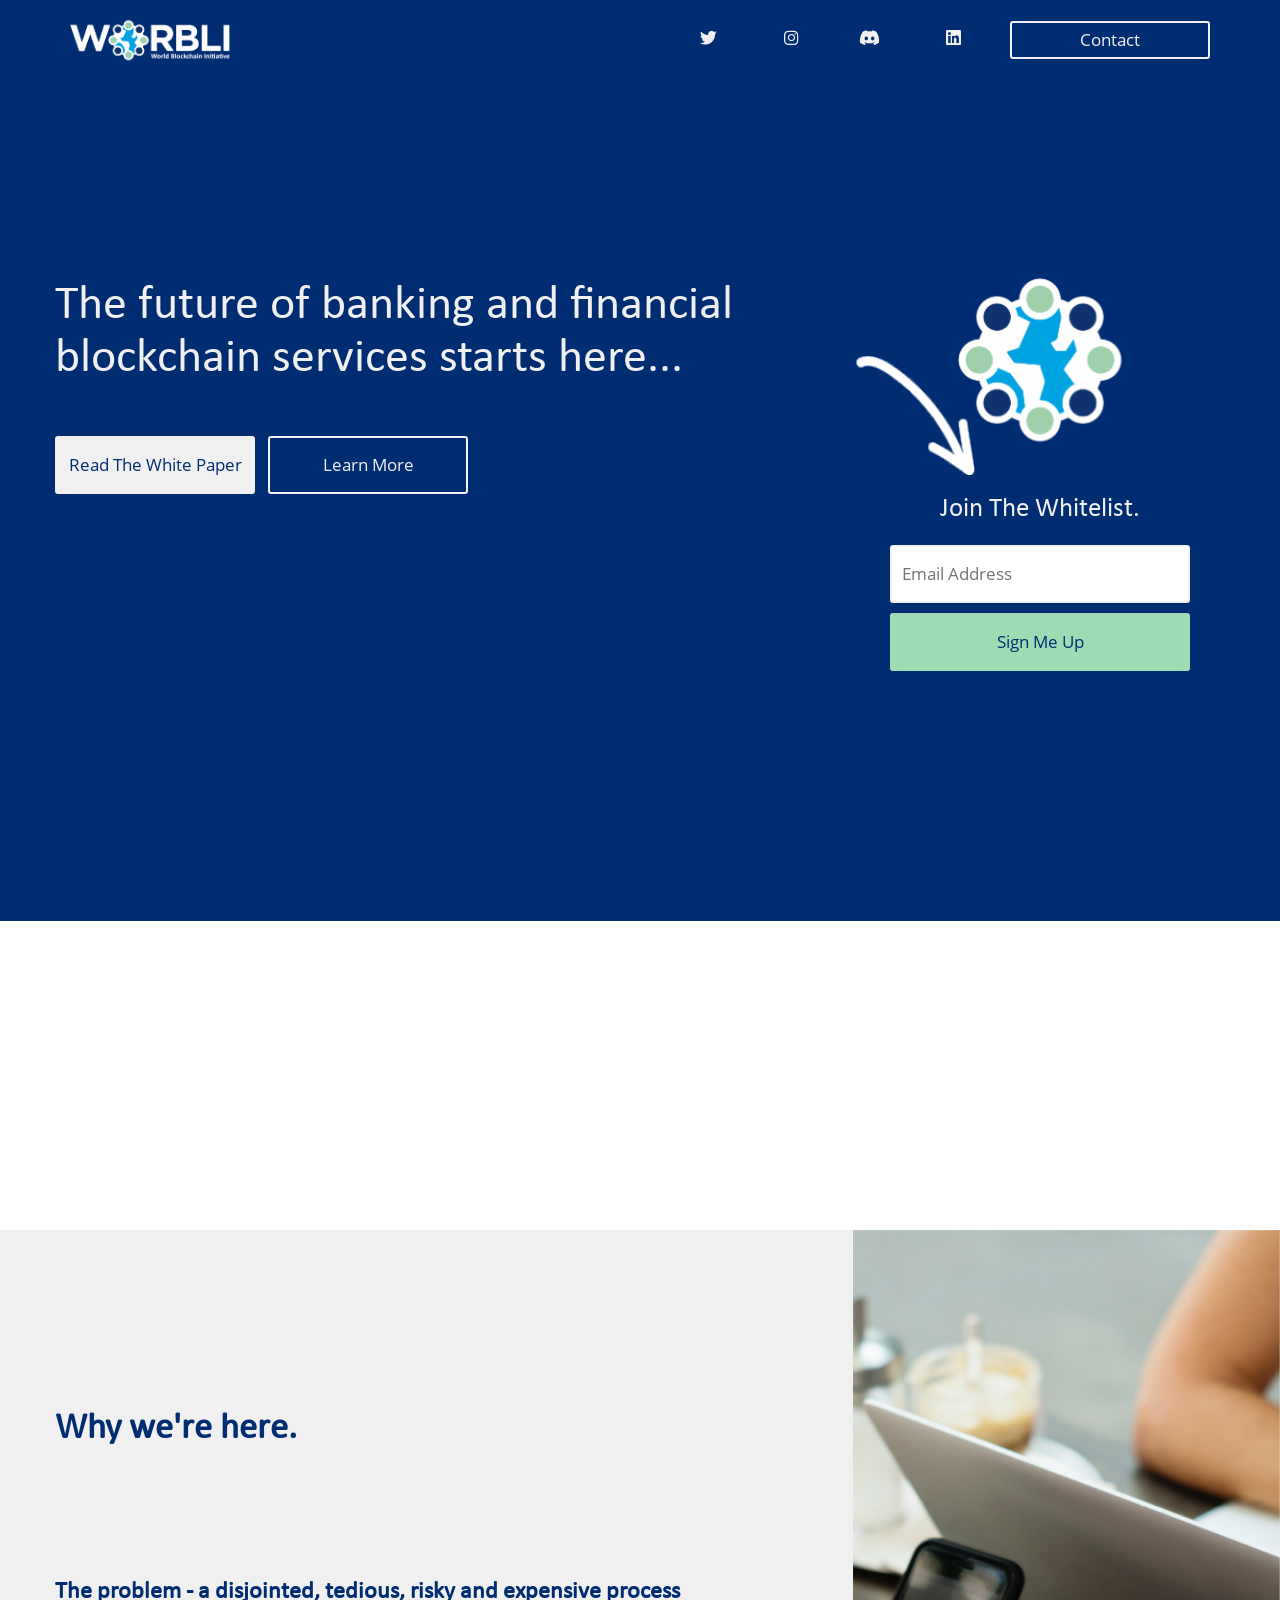
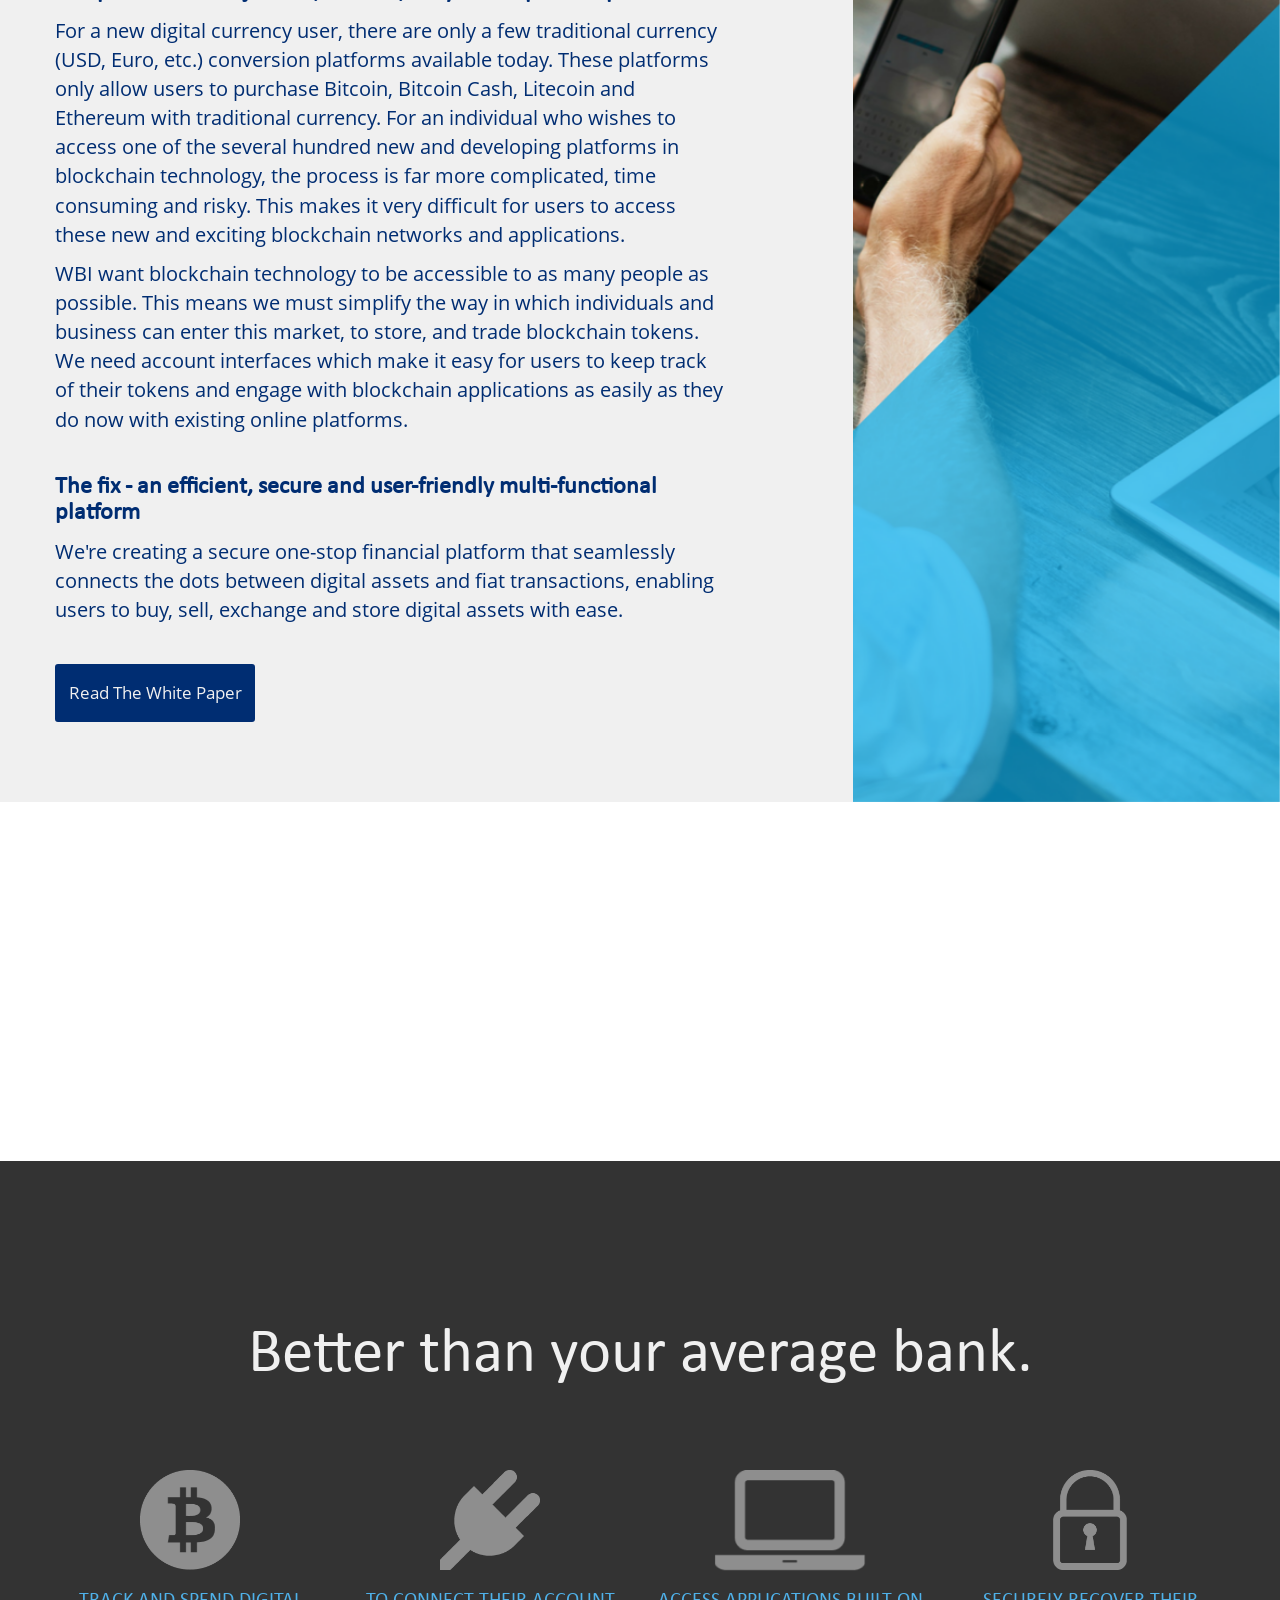
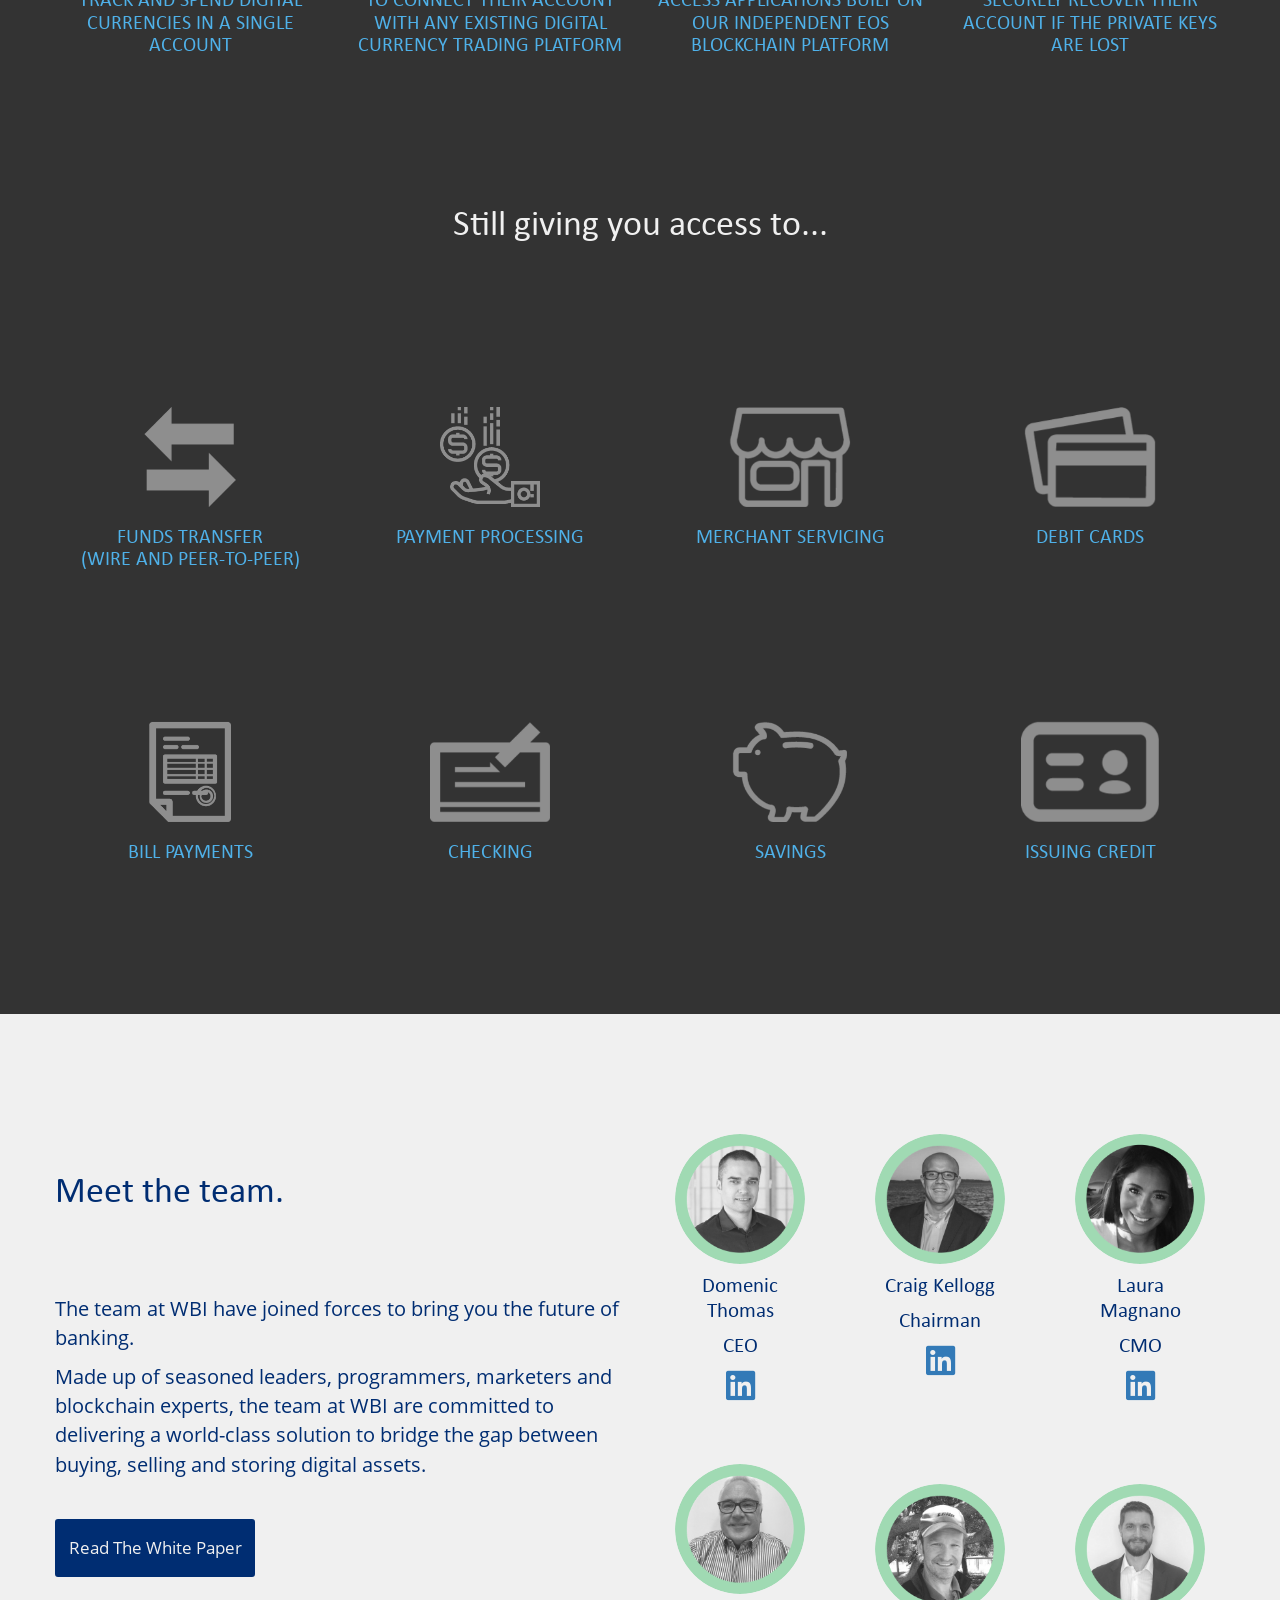
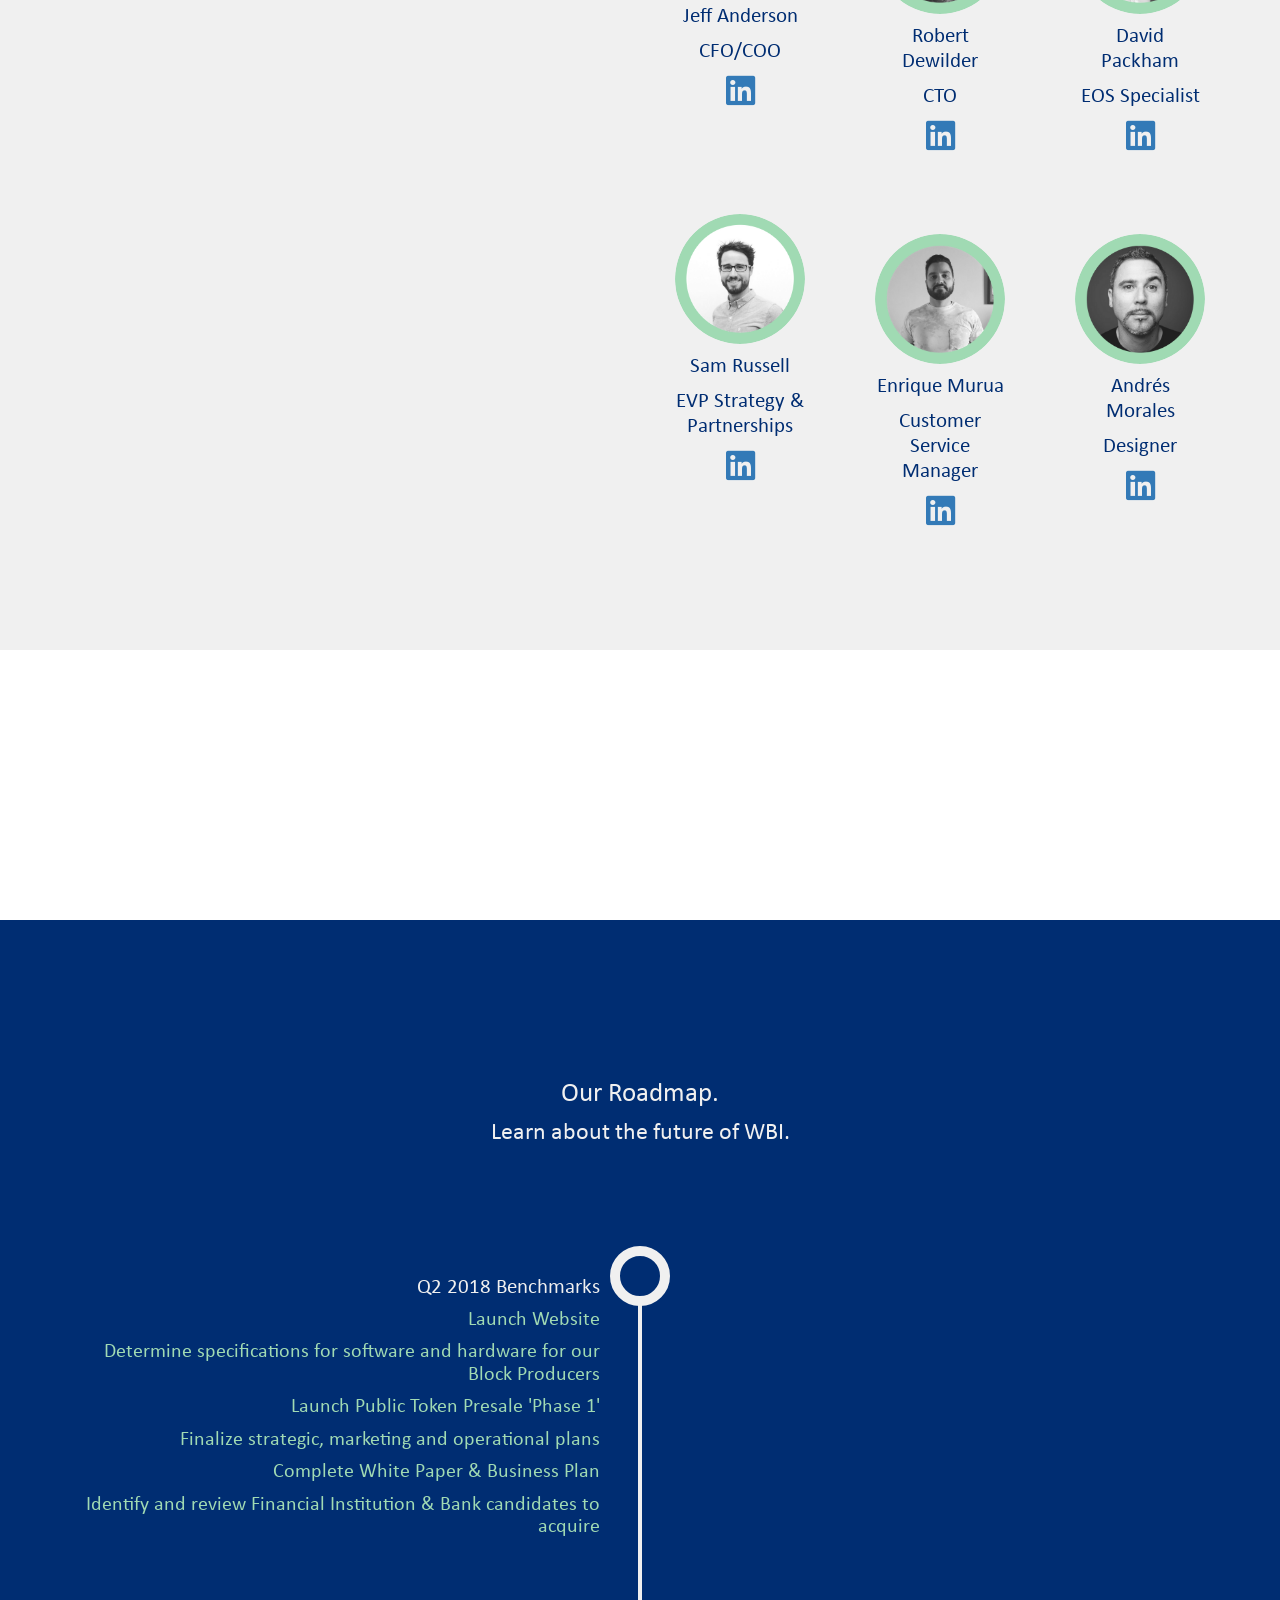
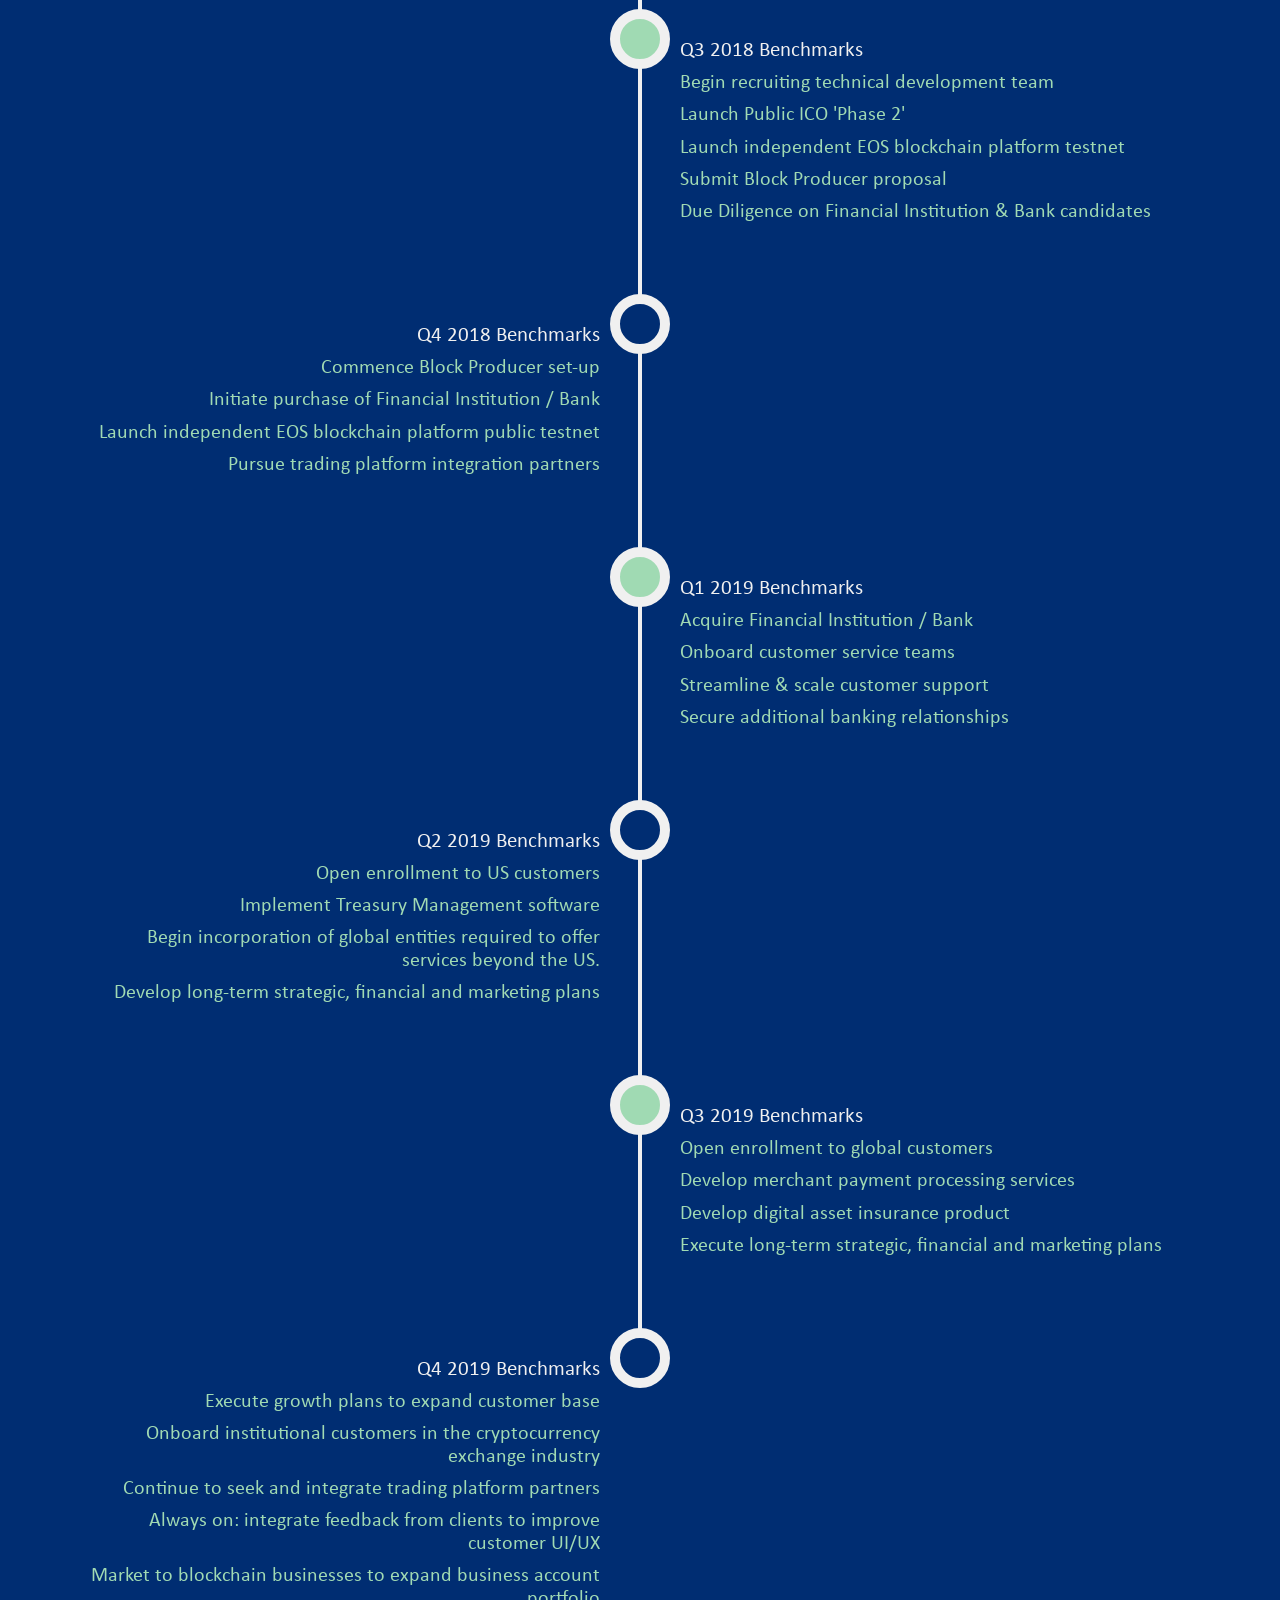
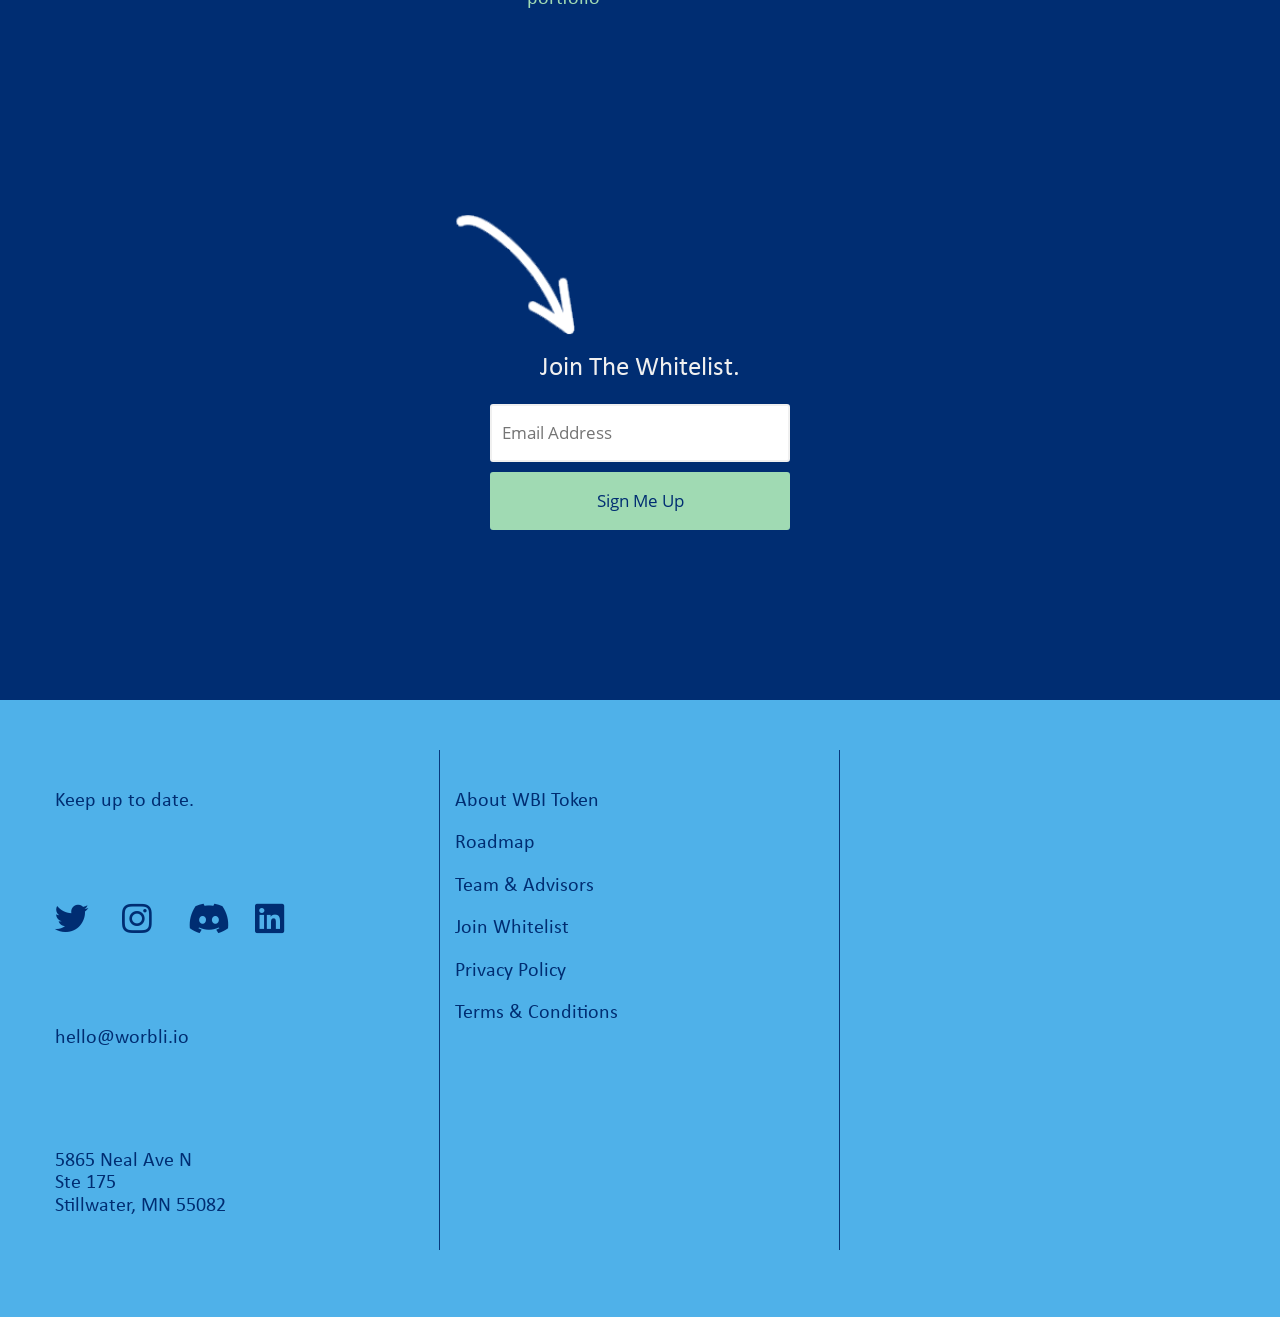
==== commit 6e00e8ba: "Copy udpates per Sam" ====
--- a/index.html
+++ b/index.html
@@ -168,12 +168,12 @@
                             </div>
                             <div class="col-md-12">
                                 <div class="item-wrap item-wrap-margin">
-                                    <h4><b>The problem - a disjointed, tedious and expensive process</b></h4>
+                                    <h4><b>The problem - a disjointed, tedious, risky and expensive process</b></h4>
                                     <p>For a new digital currency user, there are only a few traditional currency (USD, Euro, etc.) conversion platforms available today. These platforms only allow users to purchase Bitcoin, Bitcoin Cash, Litecoin and Ethereum with traditional currency. For an individual who wishes to access one of the several hundred new and developing platforms in blockchain technology, the process is far more complicated, time consuming and risky. This makes it very difficult for users to access these new and exciting blockchain networks and applications.</p>
                                     <p>WBI want blockchain technology to be accessible to as many people as possible. This means we must simplify the way in which individuals and business can enter this market, to store, and trade blockchain tokens. We need account interfaces which make it easy for users to keep track of their tokens and engage with blockchain applications as easily as they do now with existing online platforms.</p>
                                 </div>
                                 <div class="item-wrap item-wrap-margin">
-                                    <h4><b>The fix - an efficient, user-friendly multi-functional platform</b></h4>
+                                    <h4><b>The fix - an efficient, secure and user-friendly multi-functional platform</b></h4>
                                     <p>We're creating a secure one-stop financial platform that seamlessly connects the dots between digital assets and fiat transactions, enabling users to buy, sell, exchange and store digital assets with ease.</p>
                                 </div>
                                 <a href="/whitepaper" target="_blank" class="cta cta-main cta-center-mobile">Read The White Paper</a>
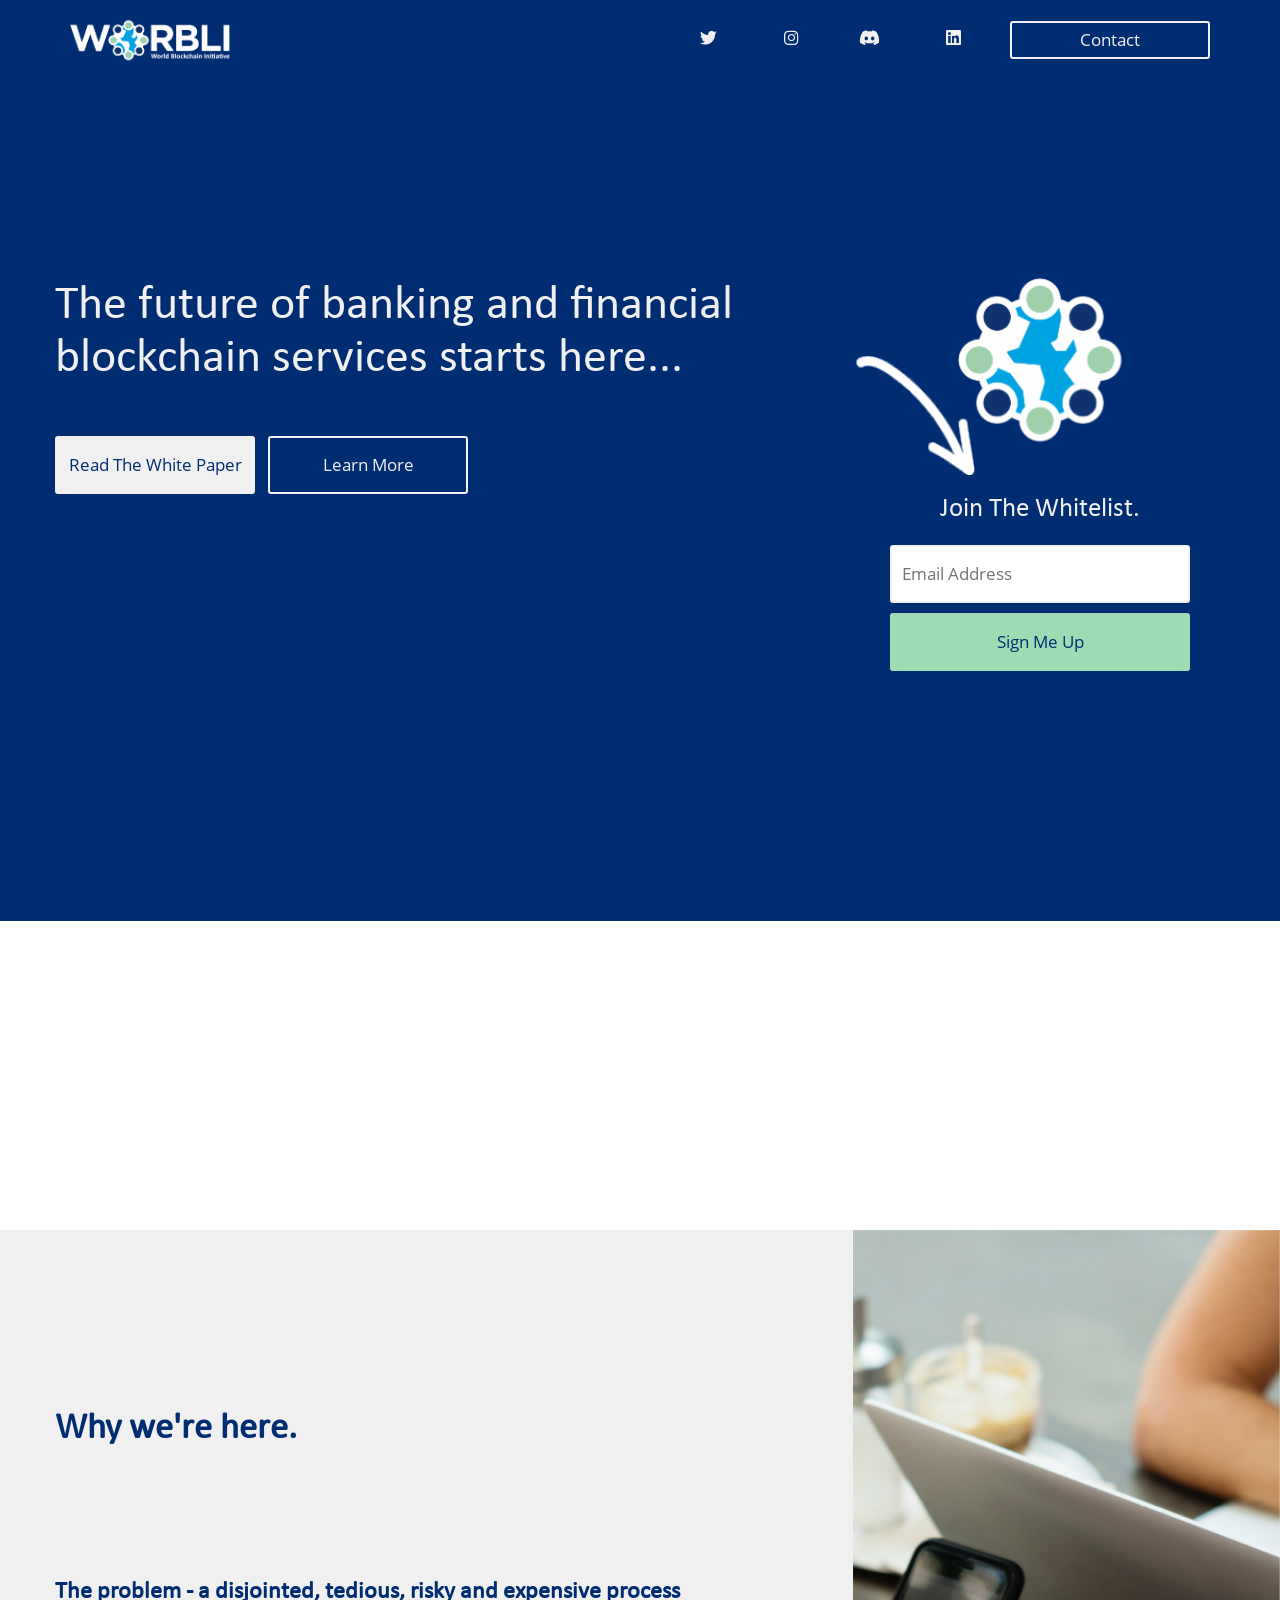
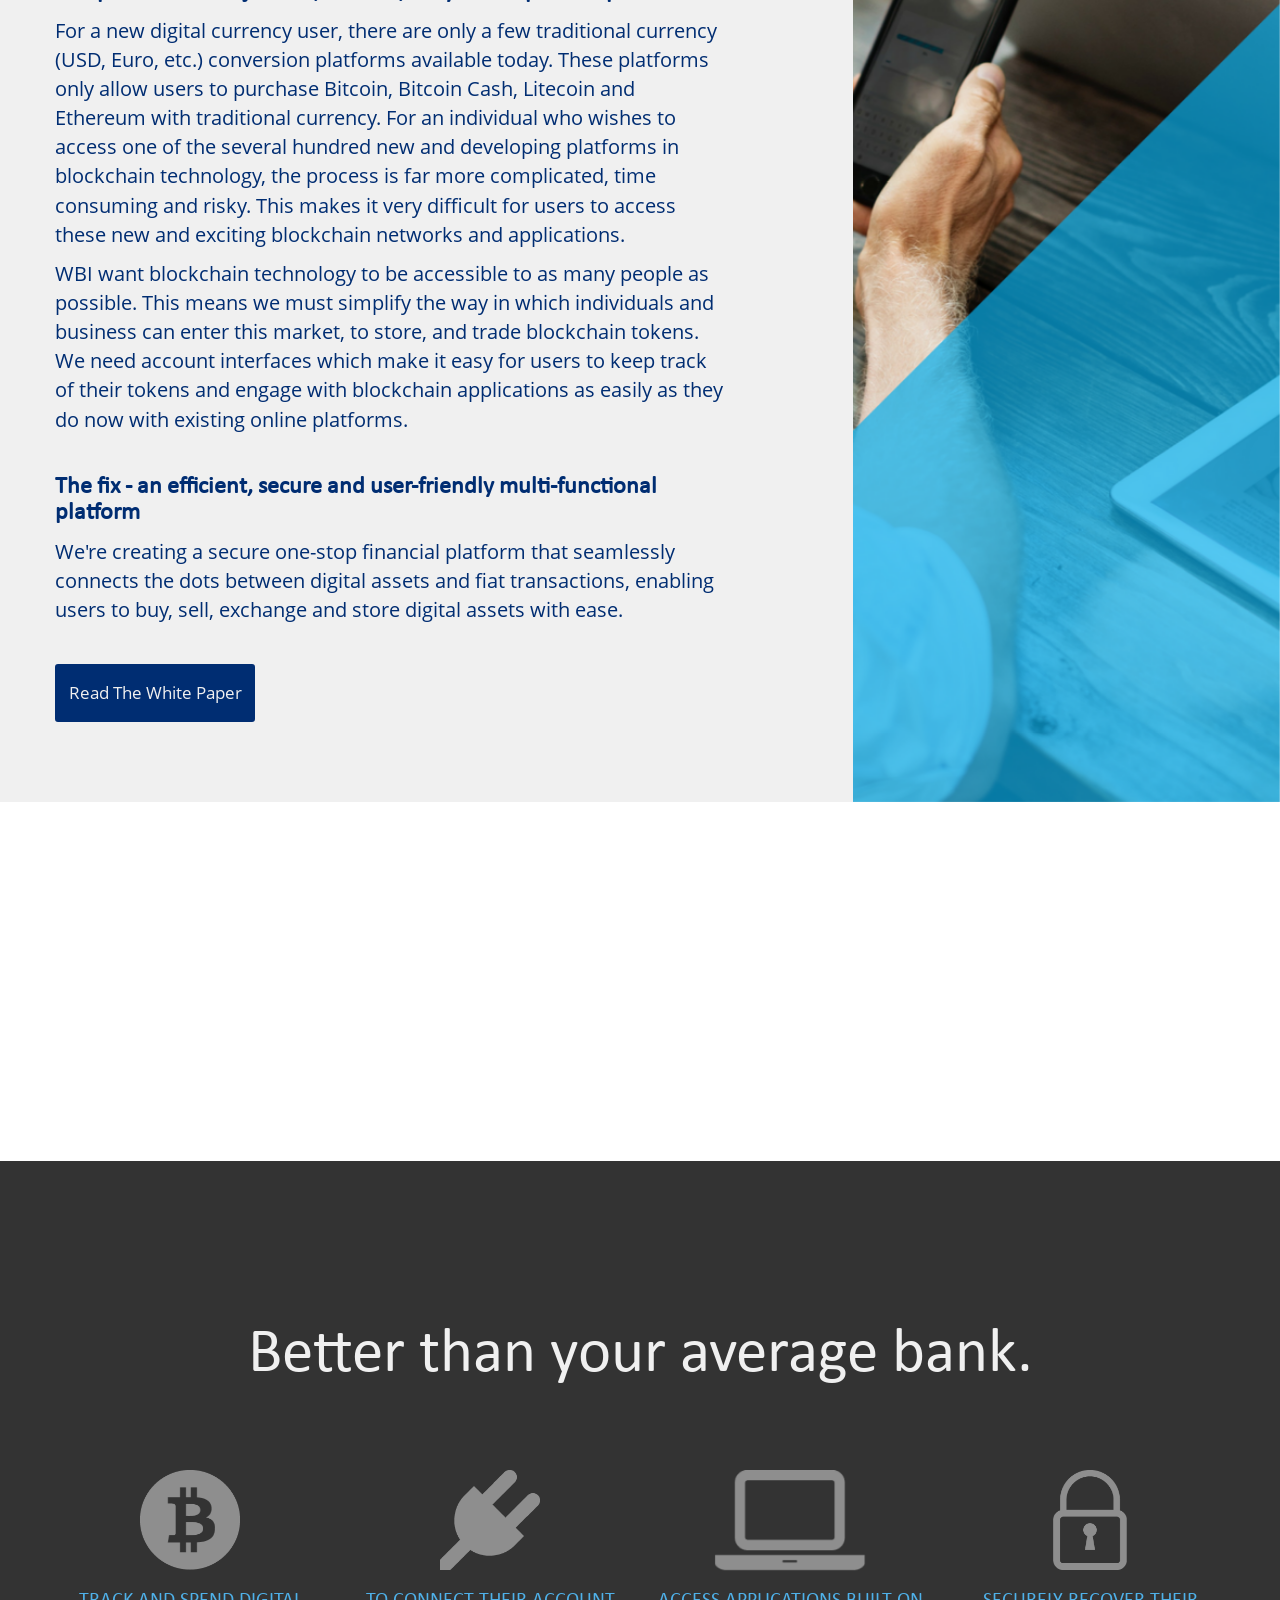
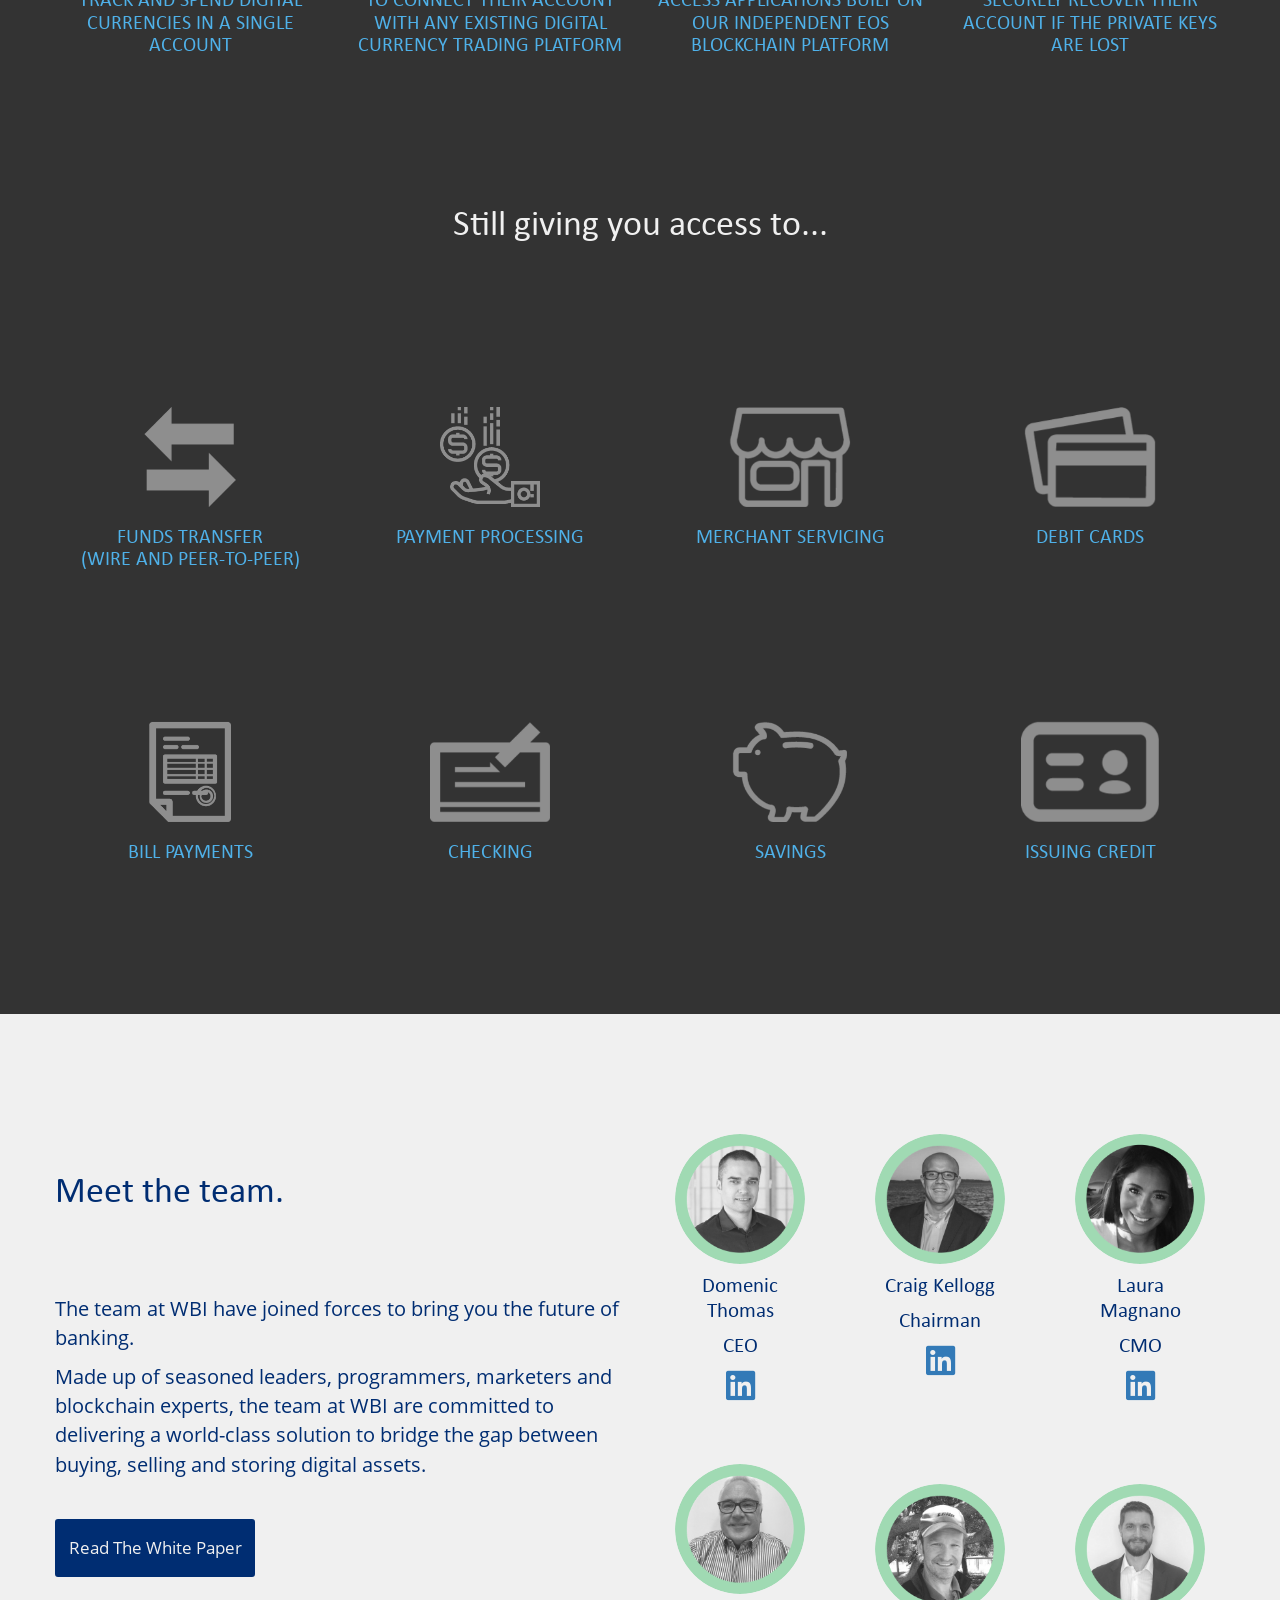
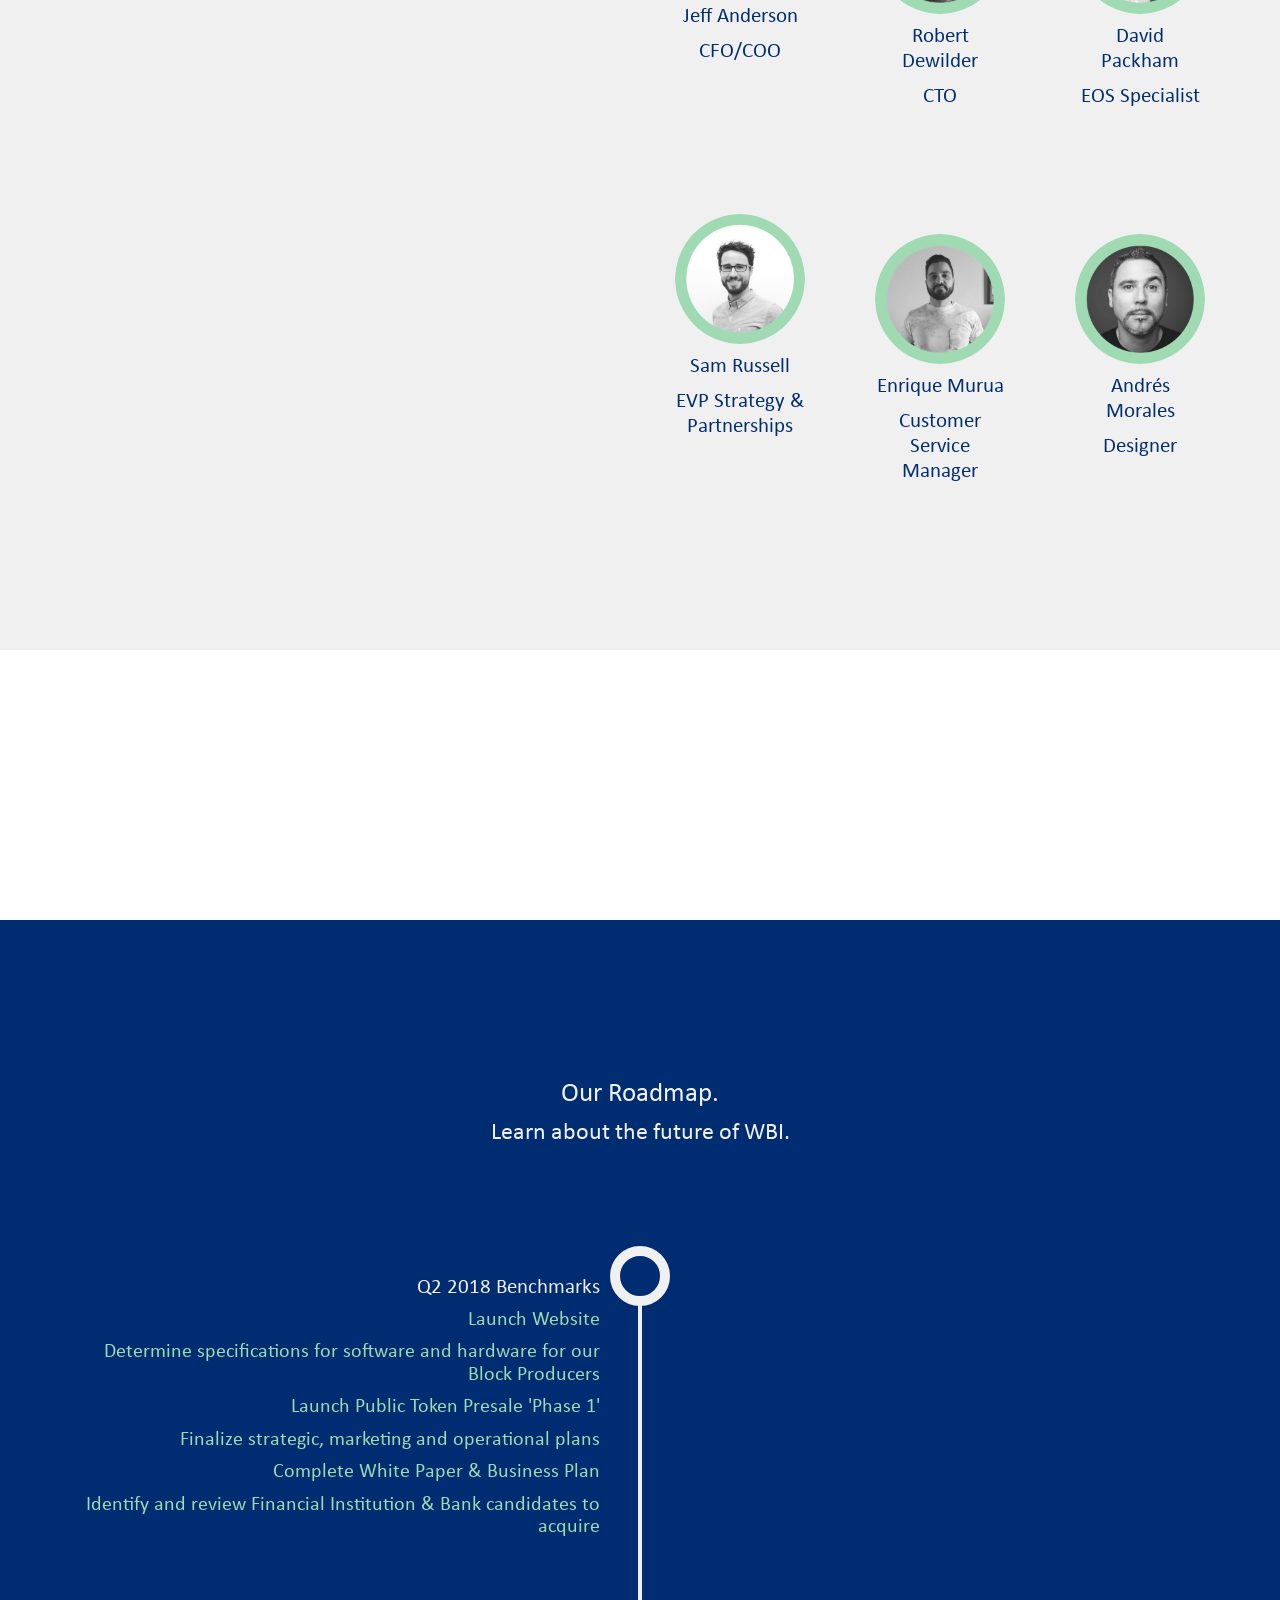
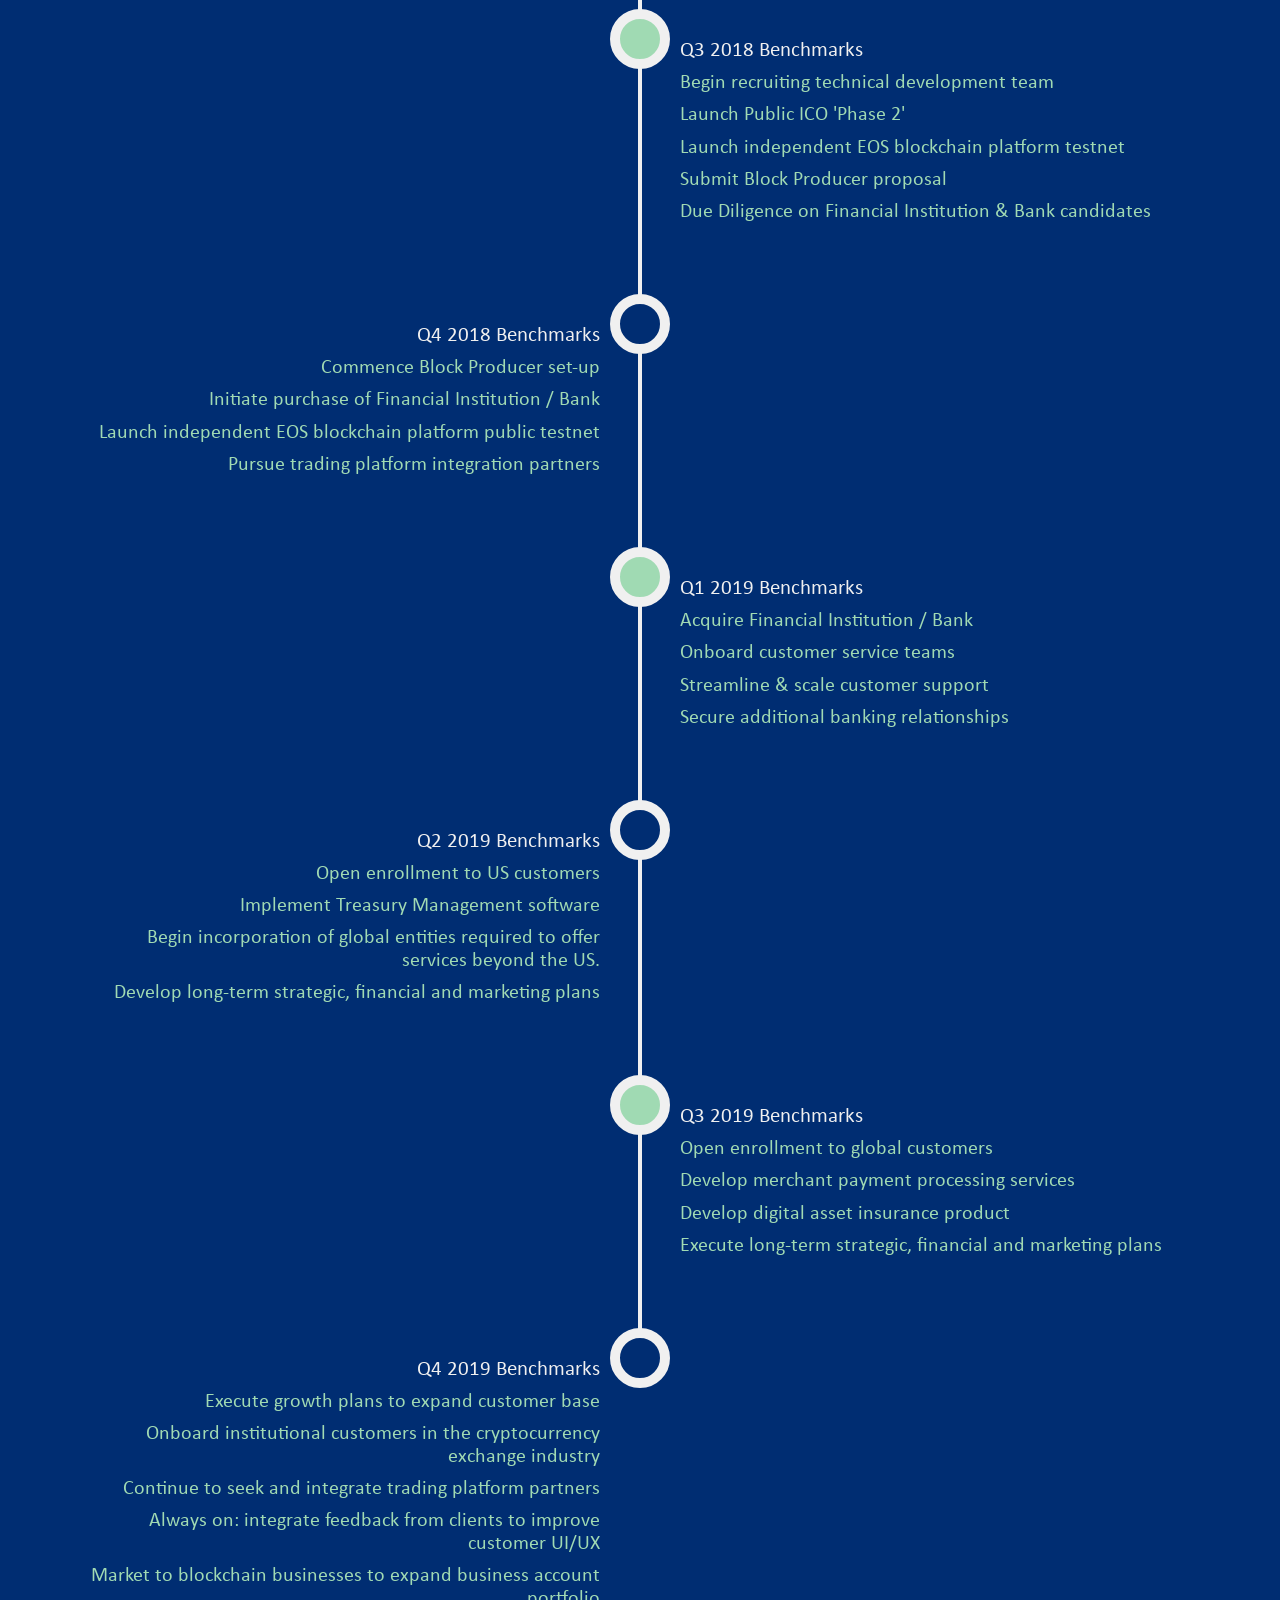
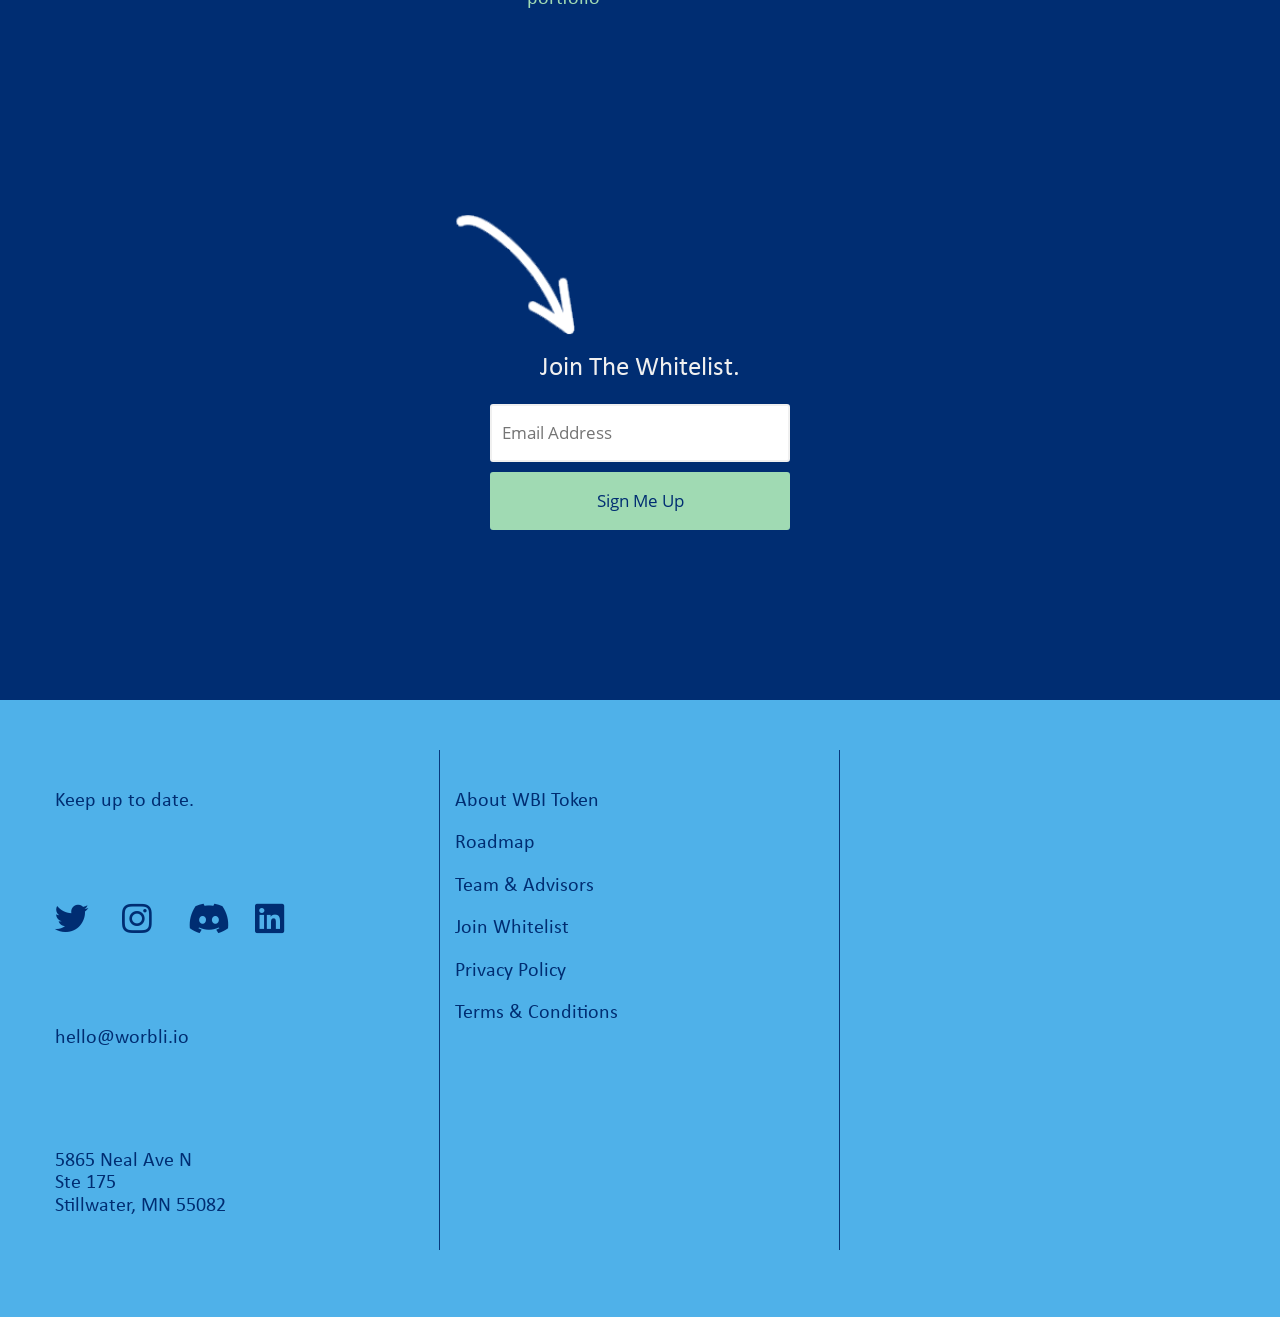
==== commit 85c645f6: "Whitepaper/TPA URL updates (including HTTPS for iframes)" ====
--- a/index.html
+++ b/index.html
@@ -119,7 +119,7 @@
                 <div class="col-md-8 headlines content-group">
                     <h1 class="margin-top-0">The future of banking and financial blockchain services starts here...</h1>
                     <h2 class="hide color-tertiary">THE ‘WORLD BLOCKCHAIN INITIATIVE’ (WBI) is on a mission to develop the world’s most cost-effective and developer-friendly, Consumer and Enterprise Blockchain Platform.</h2>
-                    <a class="cta cta-main desktop-only">Read The White Paper</a>
+                    <a href="/whitepaper/index.html" target="_blank" class="cta cta-main desktop-only">Read The White Paper</a>
                     <a class="desktop-only cta cta-secondary learn-more">Learn More</a>
                     <a class="mobile-only cta cta-secondary faq-button-toggle"><!--FAQs + -->Contact</a>
                 </div>
@@ -176,7 +176,7 @@
                                     <h4><b>The fix - an efficient, secure and user-friendly multi-functional platform</b></h4>
                                     <p>We're creating a secure one-stop financial platform that seamlessly connects the dots between digital assets and fiat transactions, enabling users to buy, sell, exchange and store digital assets with ease.</p>
                                 </div>
-                                <a href="/whitepaper" target="_blank" class="cta cta-main cta-center-mobile">Read The White Paper</a>
+                                <a href="/whitepaper/index.html" target="_blank" class="cta cta-main cta-center-mobile">Read The White Paper</a>
                             </div>
                         </div>
                     </div>
@@ -404,7 +404,7 @@
                         <p>The team at WBI have joined forces to bring you the future of banking.</p>
                         <p>Made up of seasoned leaders, programmers, marketers and blockchain experts, the team at WBI are committed to delivering a world-class solution to bridge the gap between buying, selling and storing digital assets.</p>
                     </div>
-                    <a href="/whitepaper" target="_blank" class="cta cta-main cta-center-mobile mobile-hide">Read The White Paper</a>
+                    <a href="/whitepaper/index.html" target="_blank" class="cta cta-main cta-center-mobile mobile-hide">Read The White Paper</a>
                 </div>
                 <div class="col-md-6">
                     <div class="row team-member-row">
@@ -511,7 +511,7 @@
                             </div>
                         </div>
                         <div class="col-md-12">
-                            <a href="/whitepaper" target="_blank" class="cta cta-main cta-center-mobile mobile-only">Read The White Paper</a>
+                            <a href="/whitepaper/index.html" target="_blank" class="cta cta-main cta-center-mobile mobile-only">Read The White Paper</a>
                         </div>
                     </div>
                 </div>
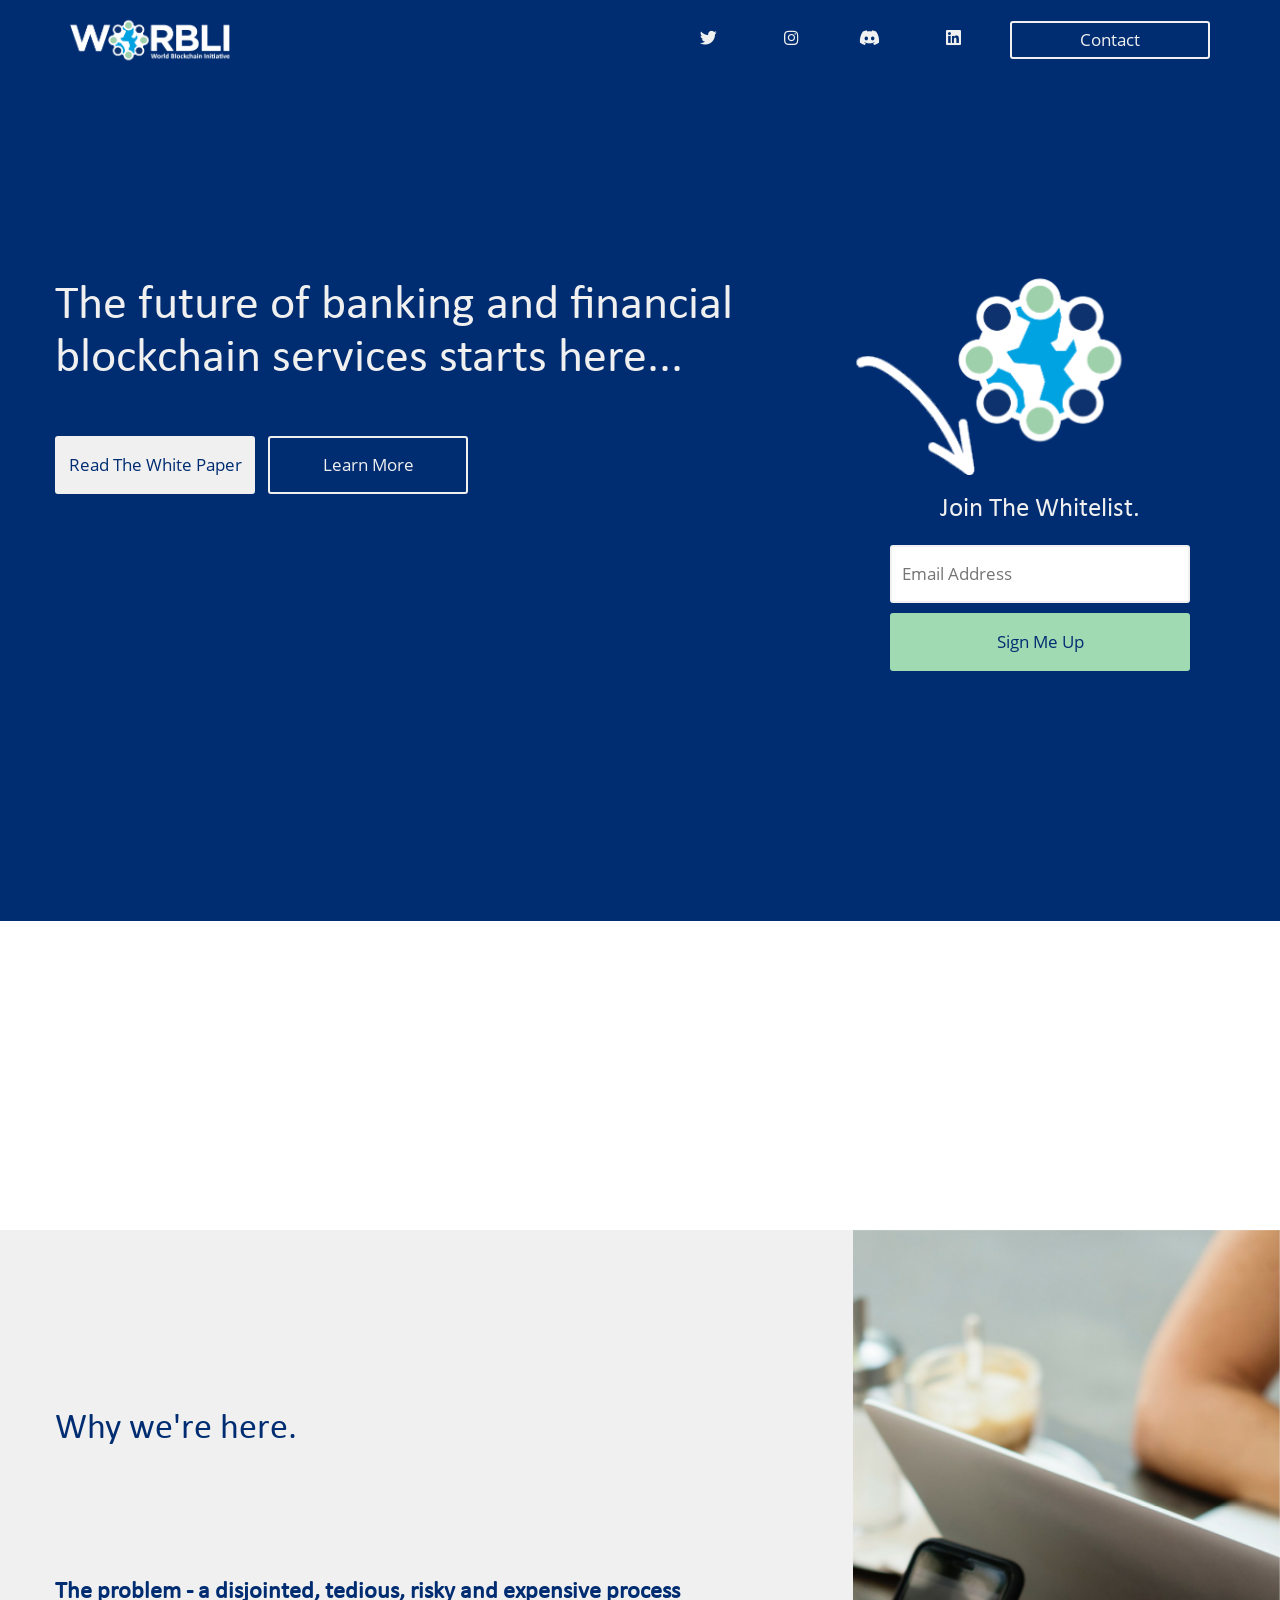
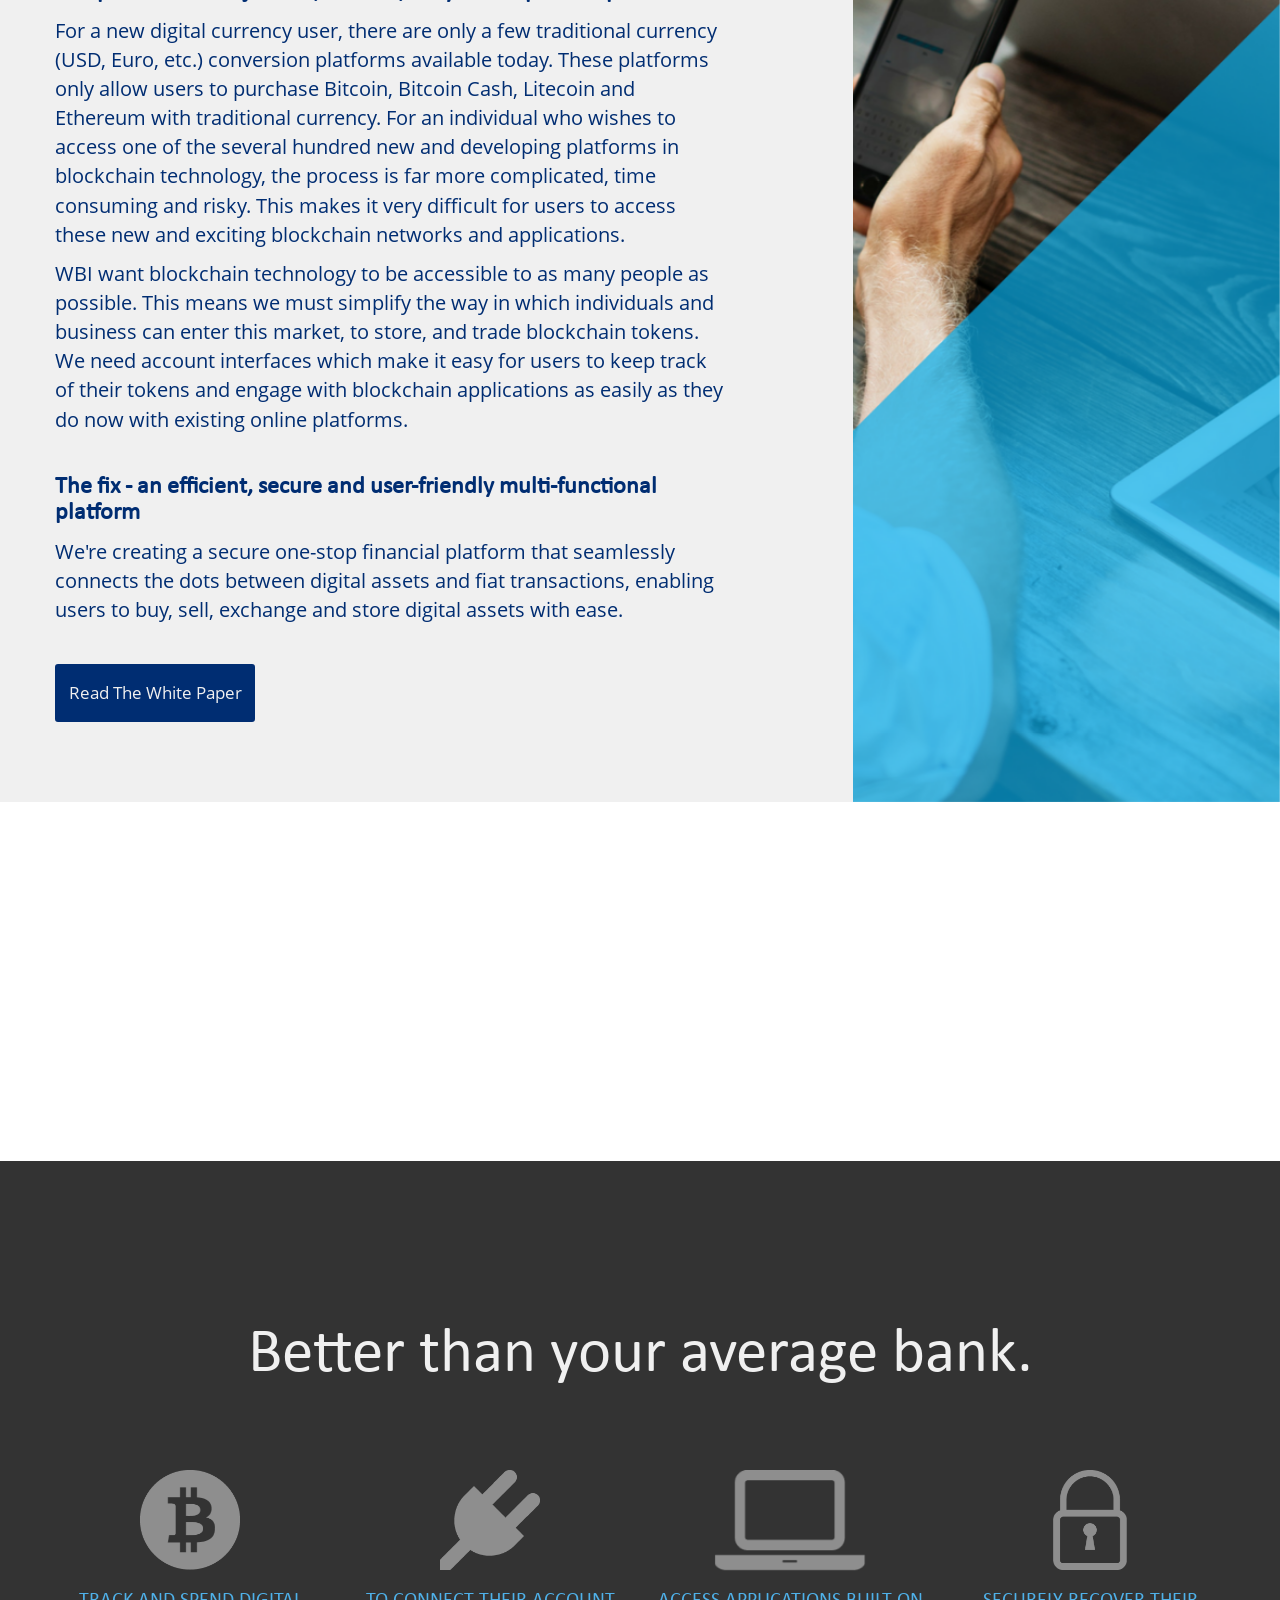
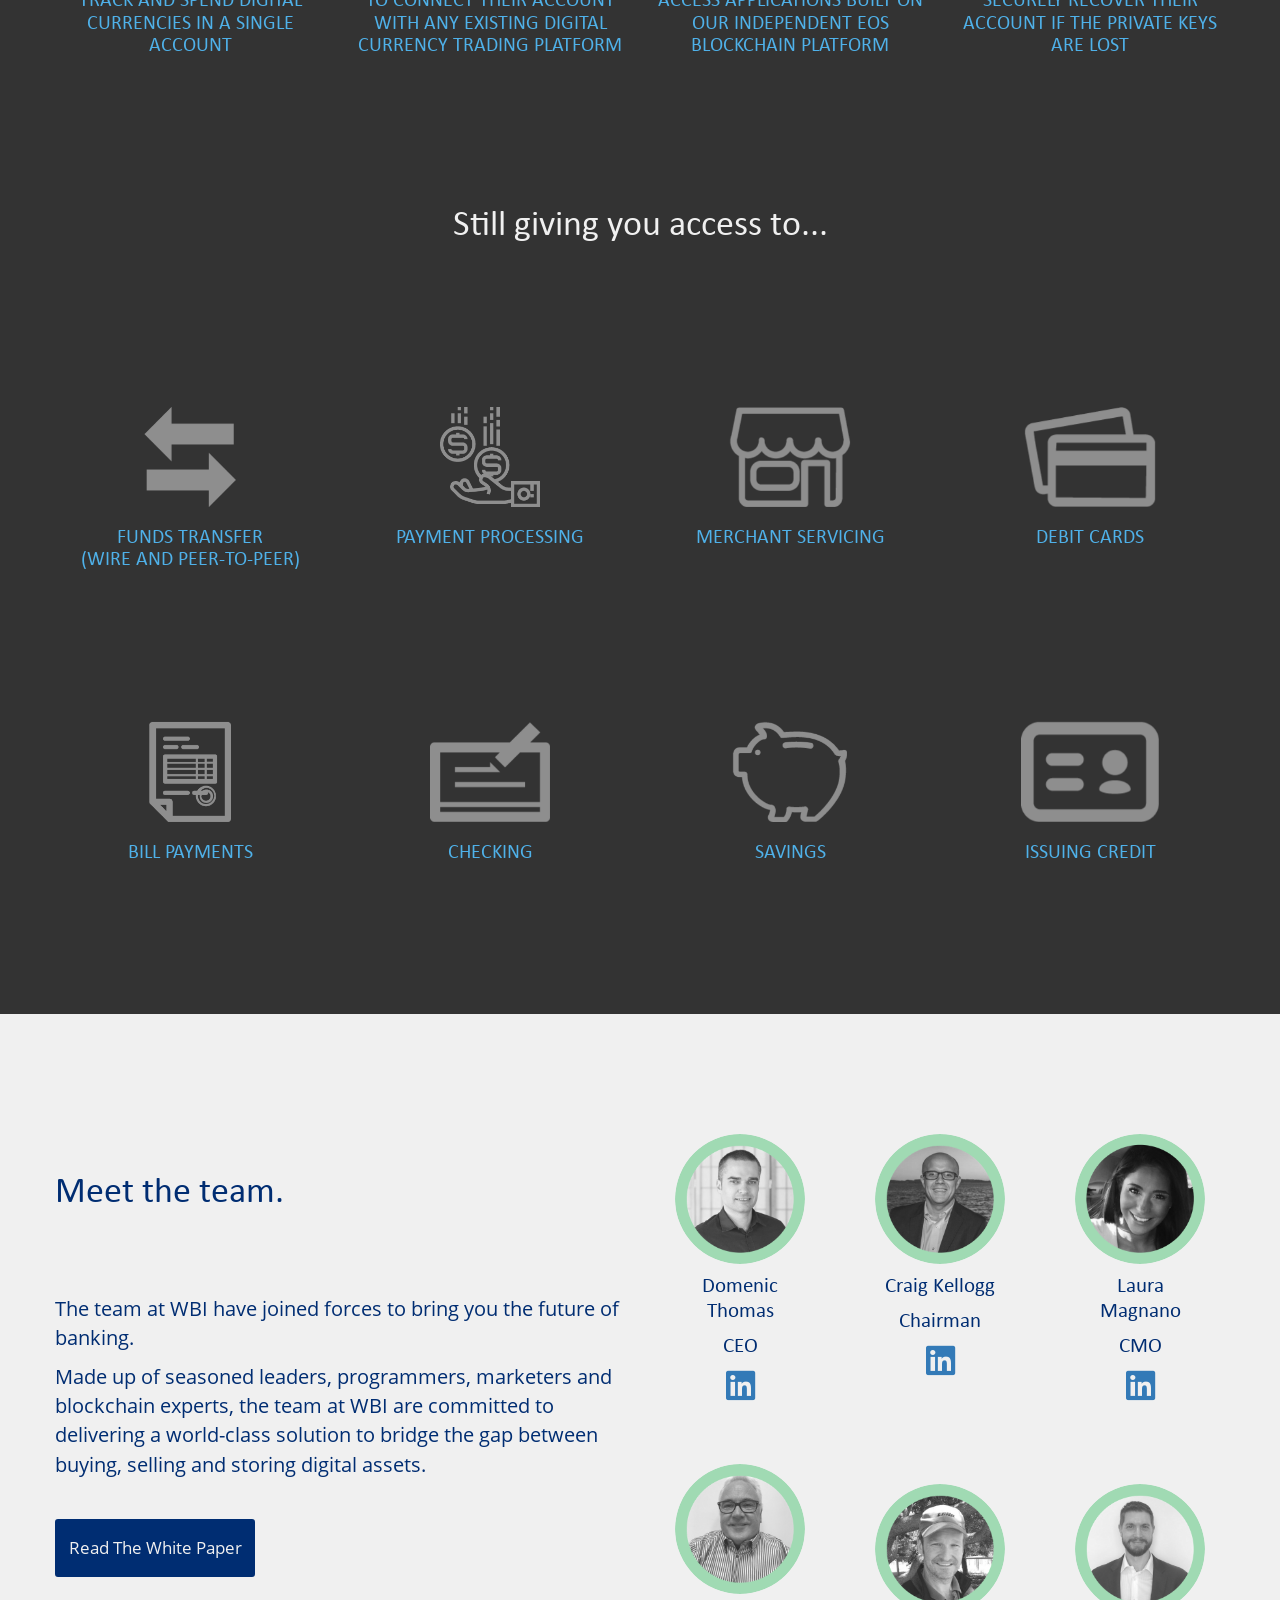
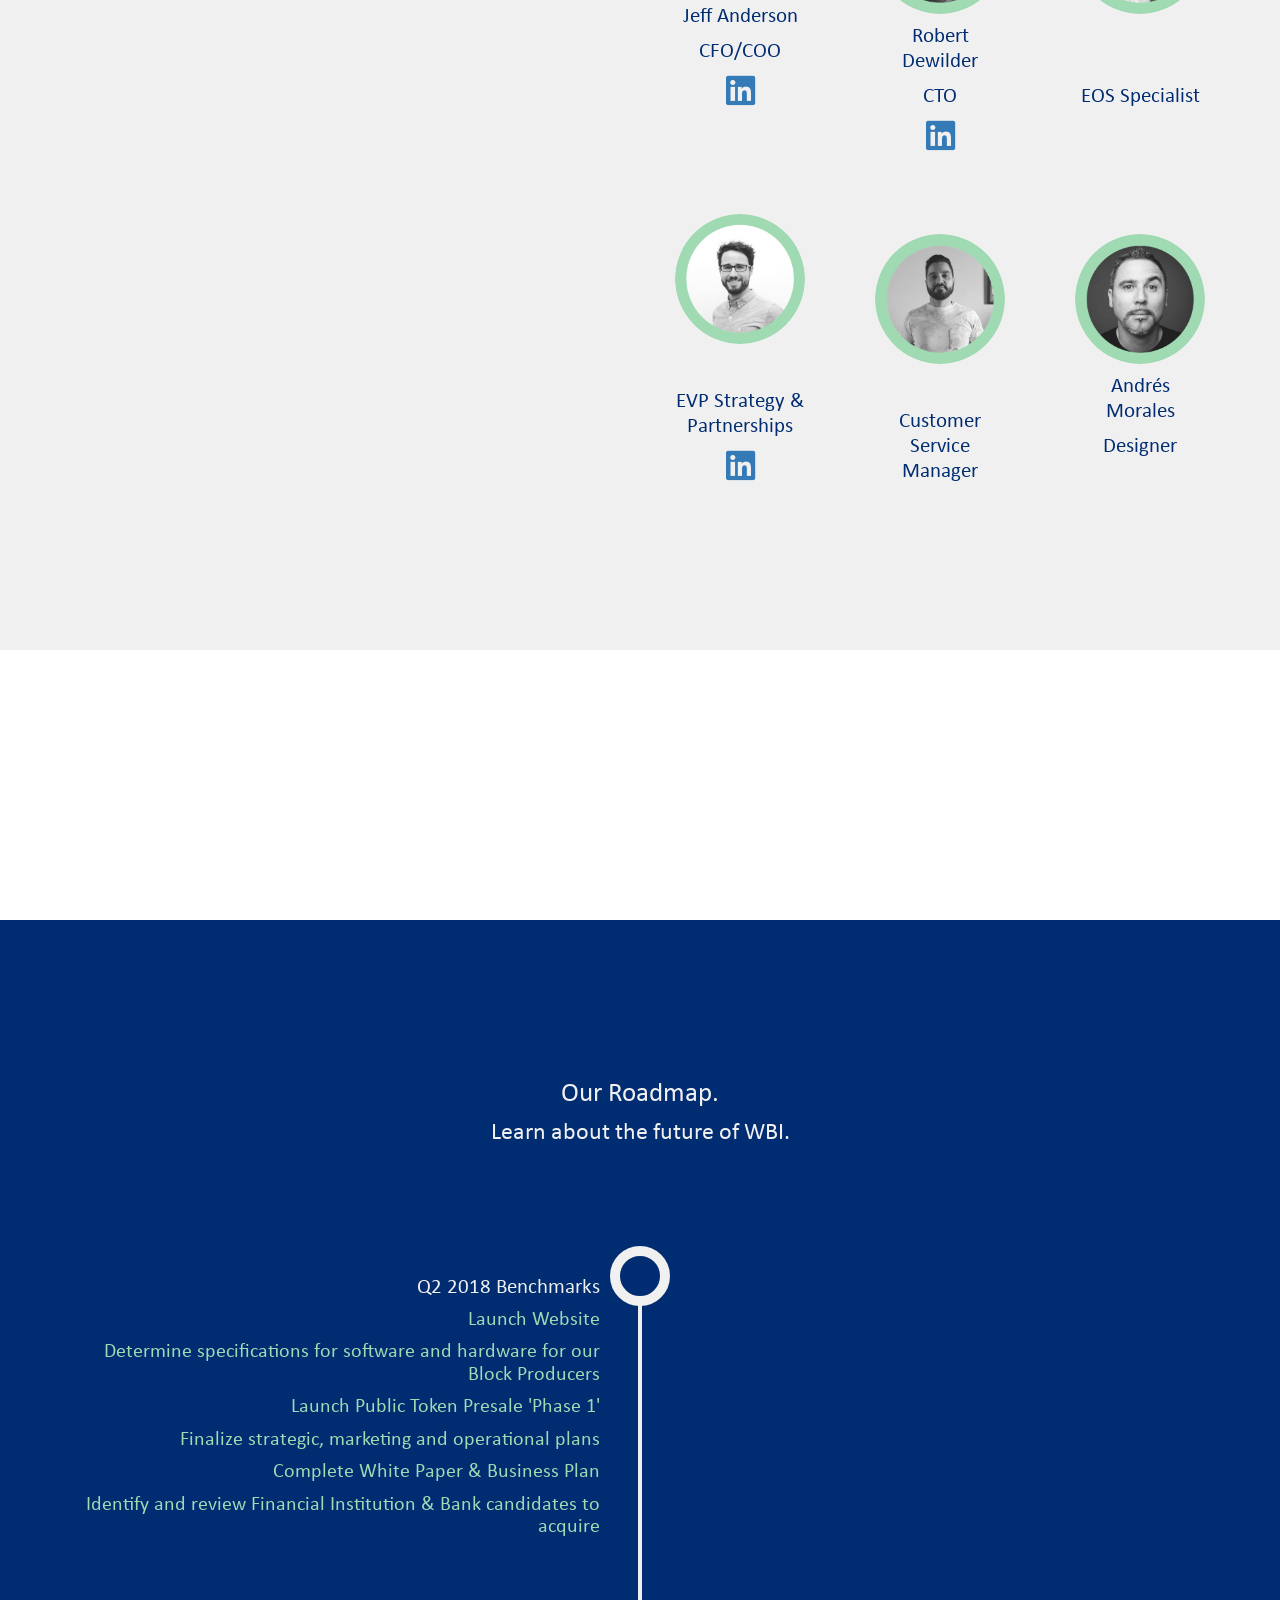
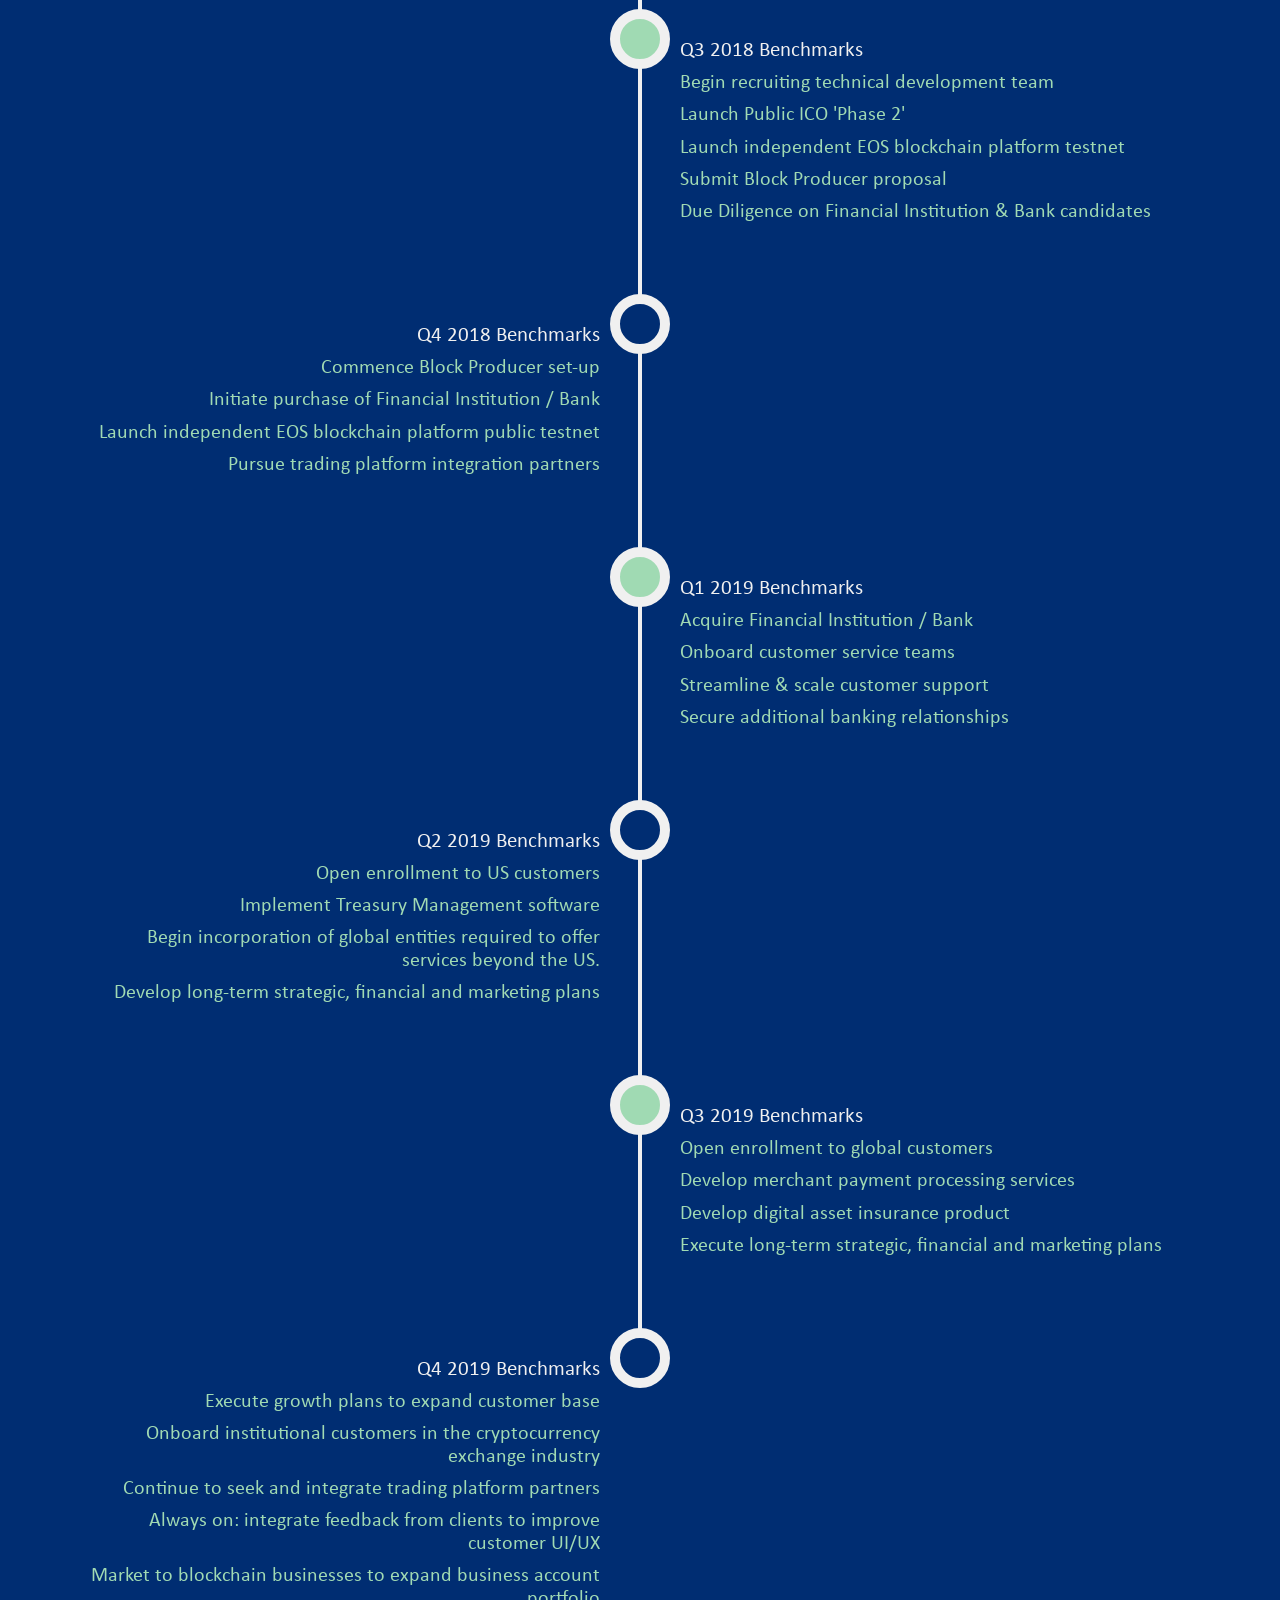
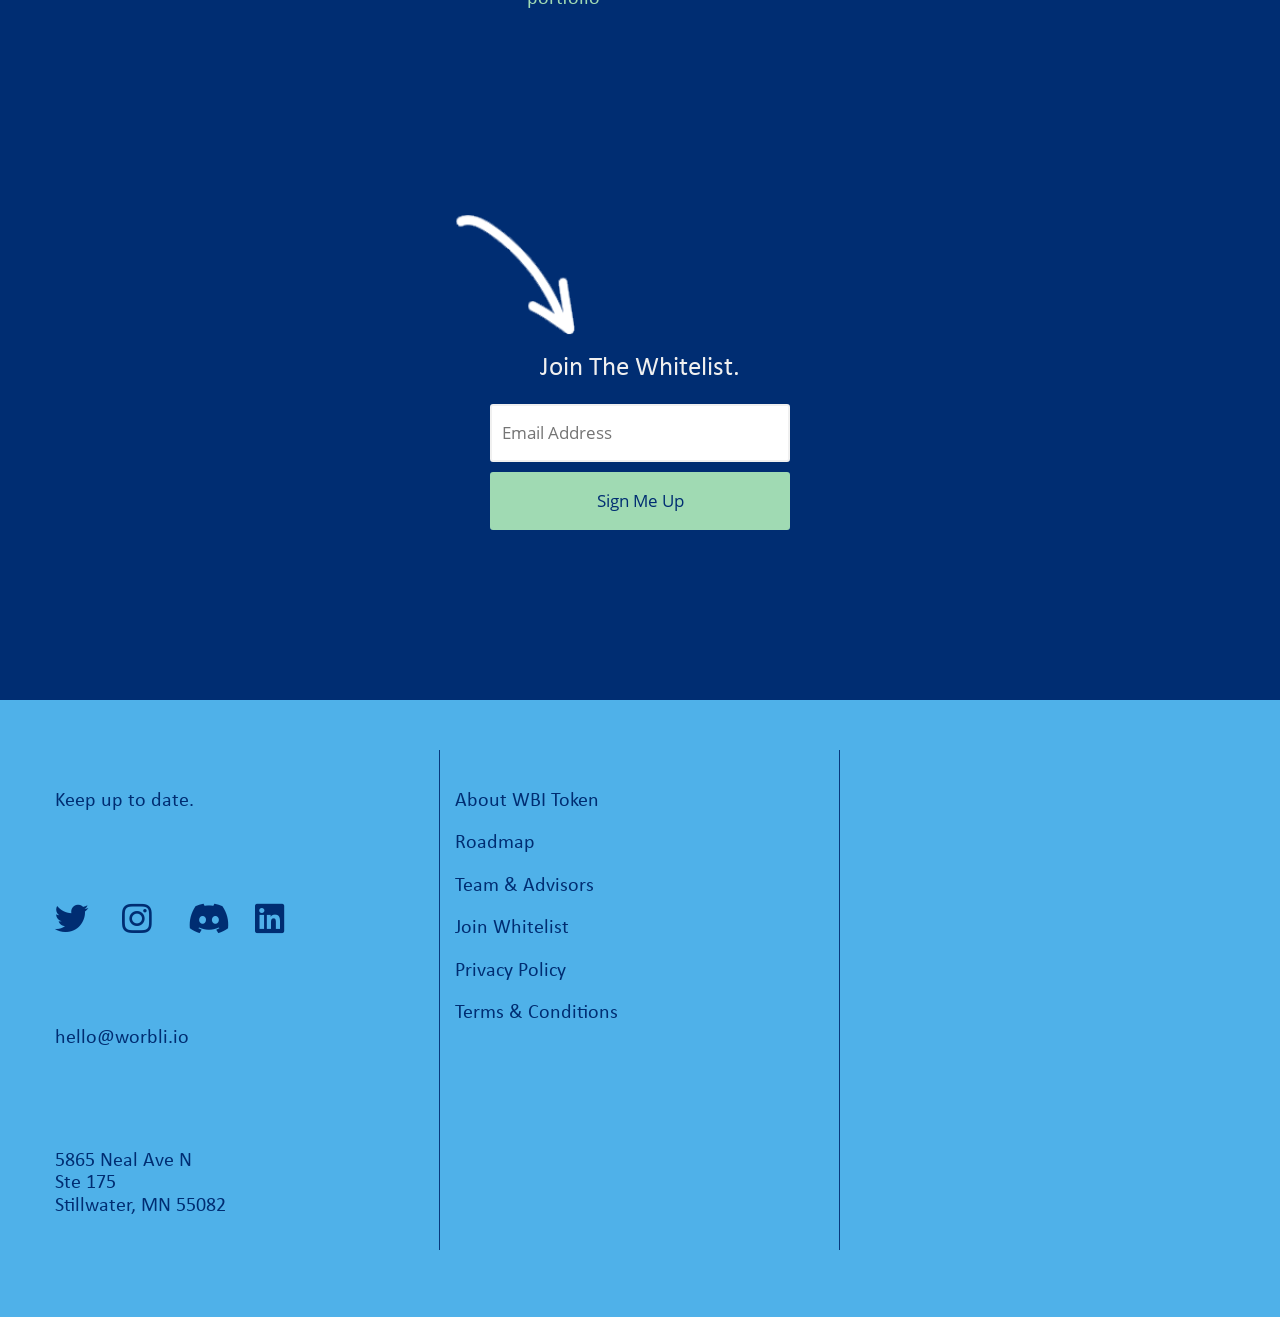
==== commit ae3a303e: "Font fixes" ====
--- a/index.html
+++ b/index.html
@@ -164,7 +164,7 @@
                     <div class="col-md-7">
                         <div class="row">
                             <div class="col-md-12 headlines">
-                                <h2><b>Why we're here.</b></h2>
+                                <h2>Why we're here.</h2>
                             </div>
                             <div class="col-md-12">
                                 <div class="item-wrap item-wrap-margin">
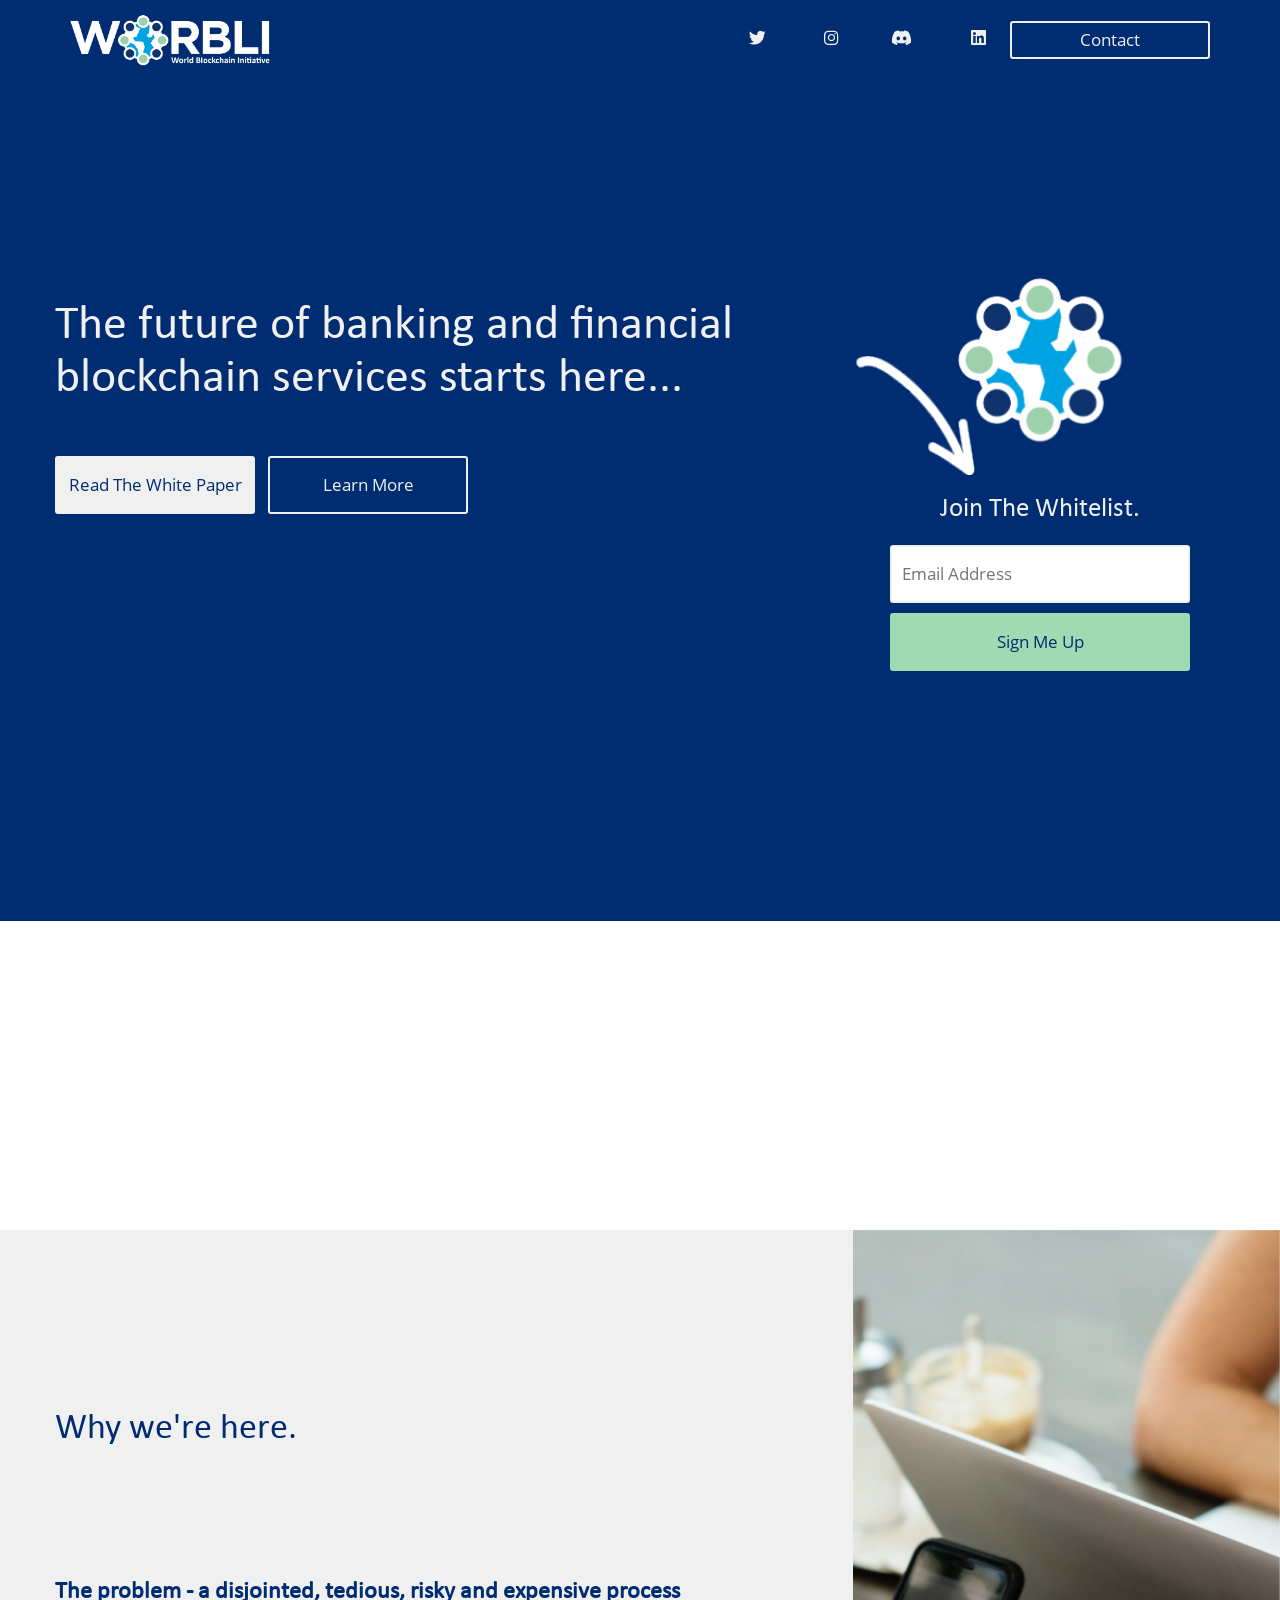
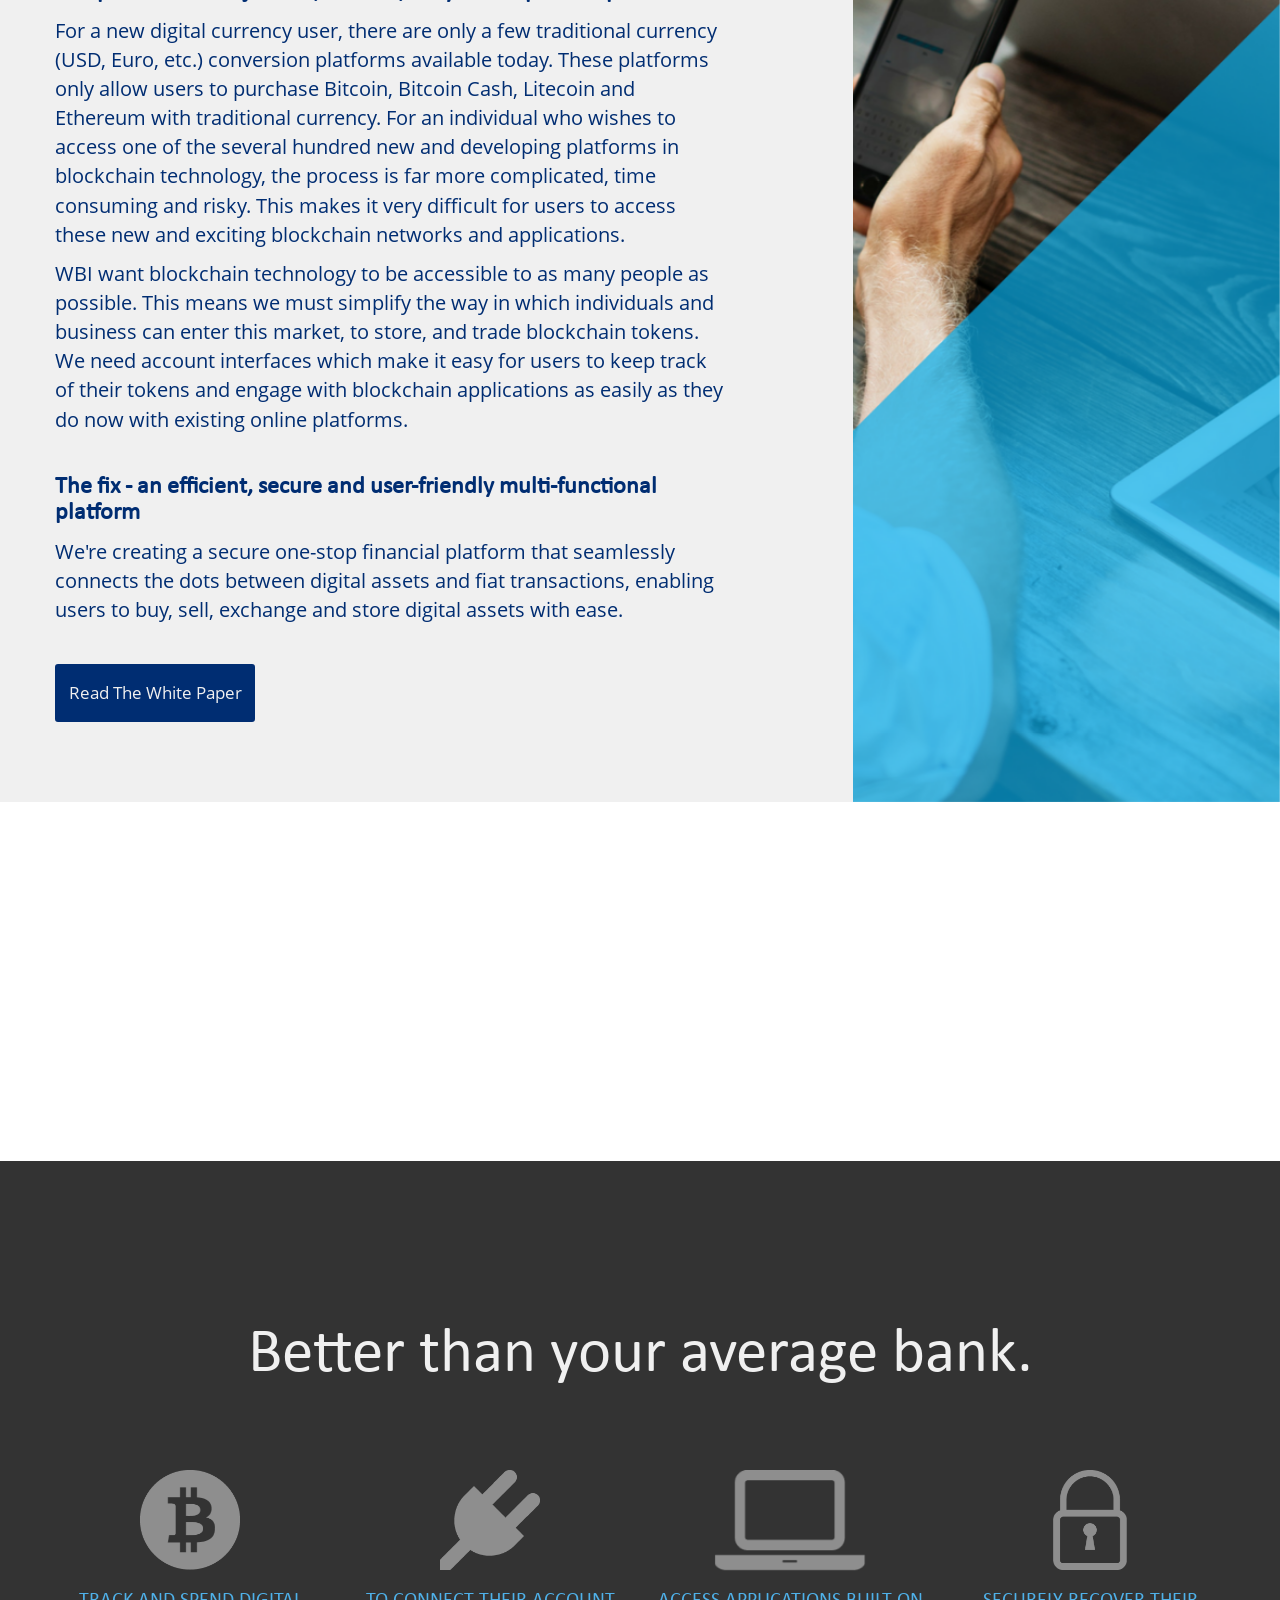
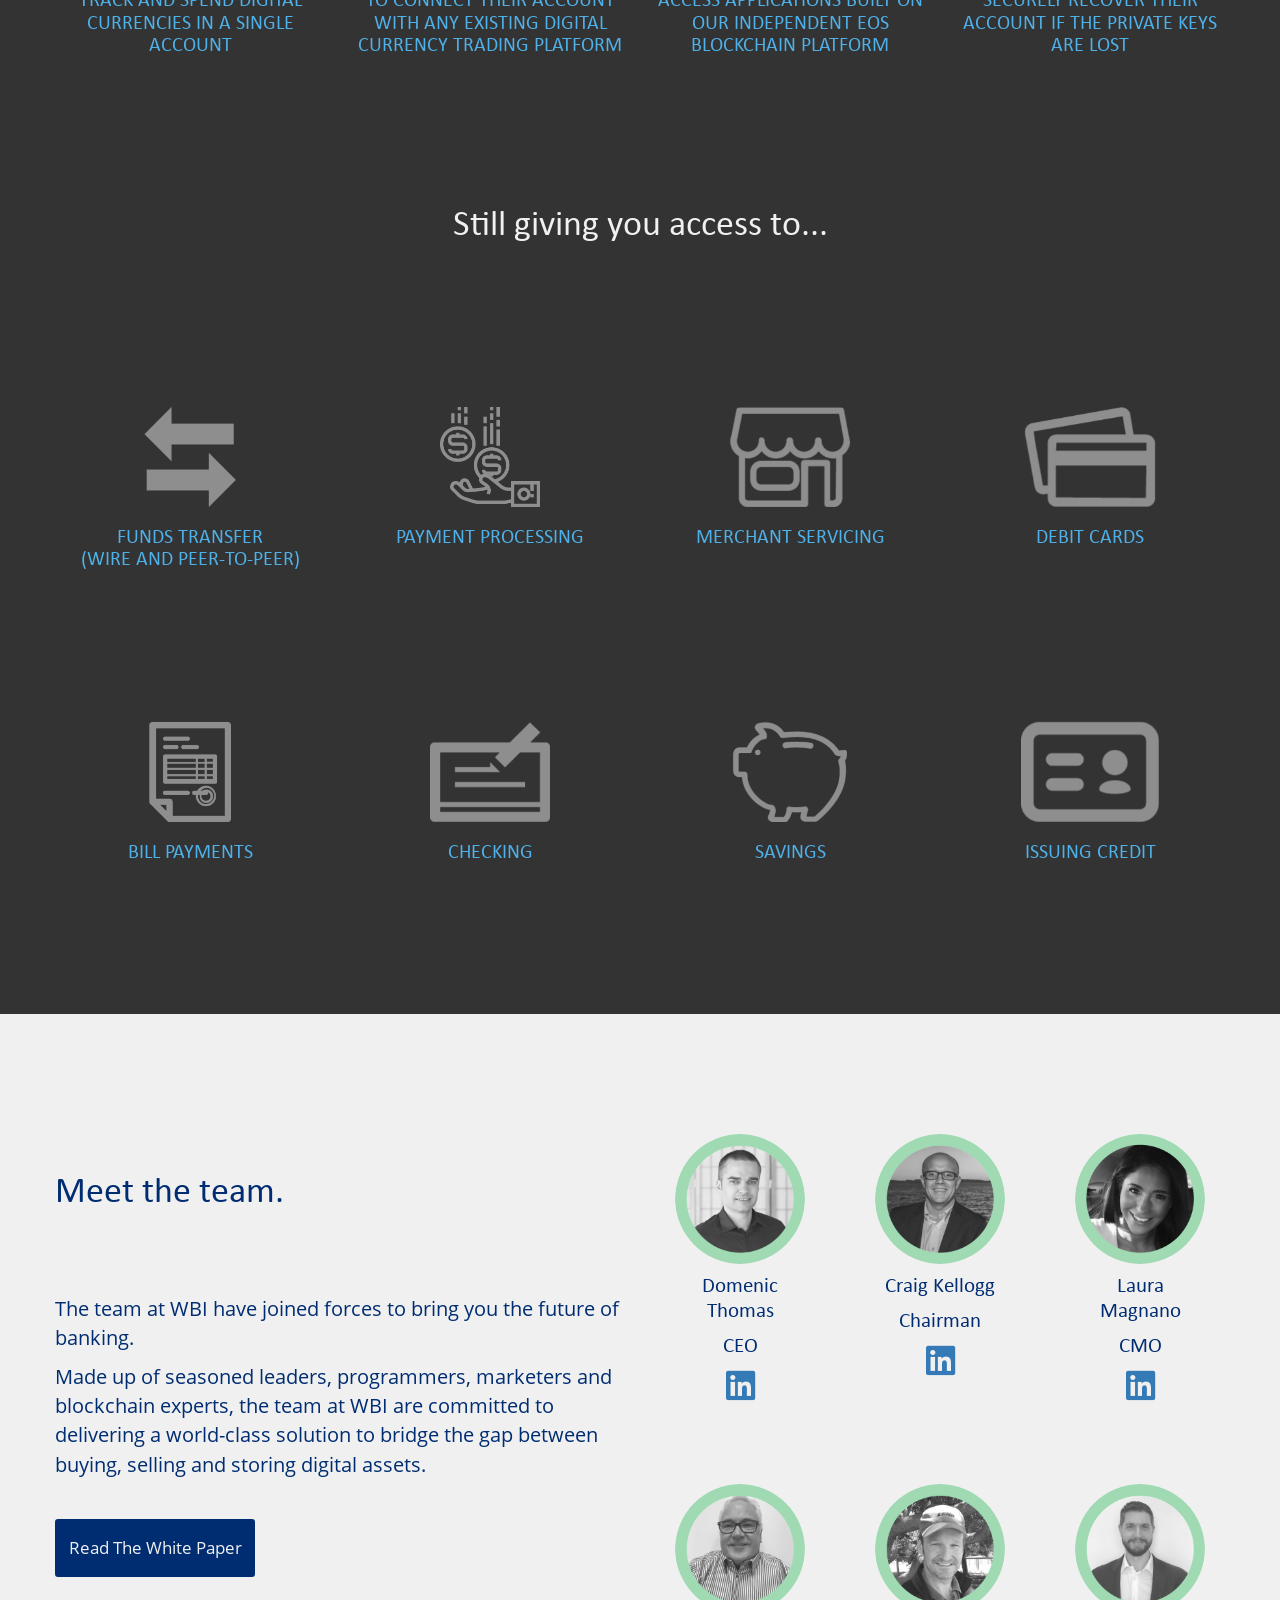
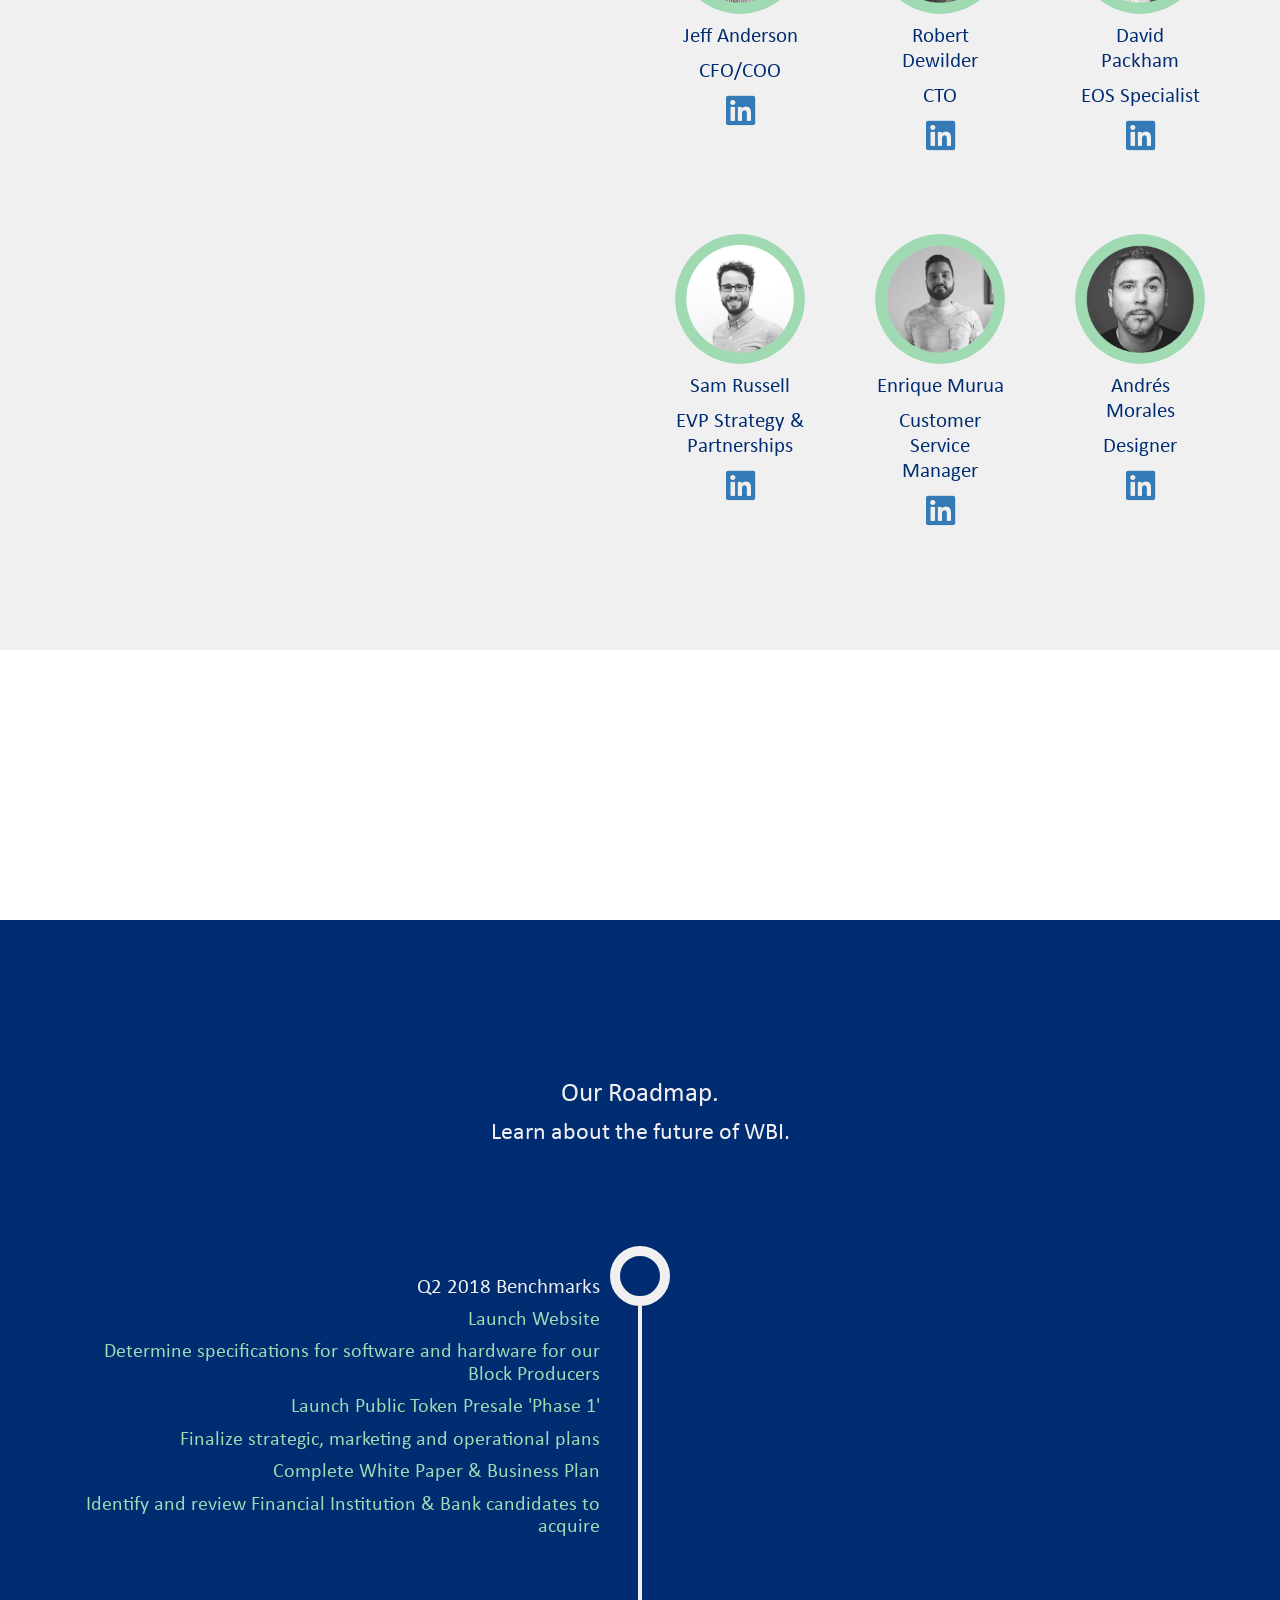
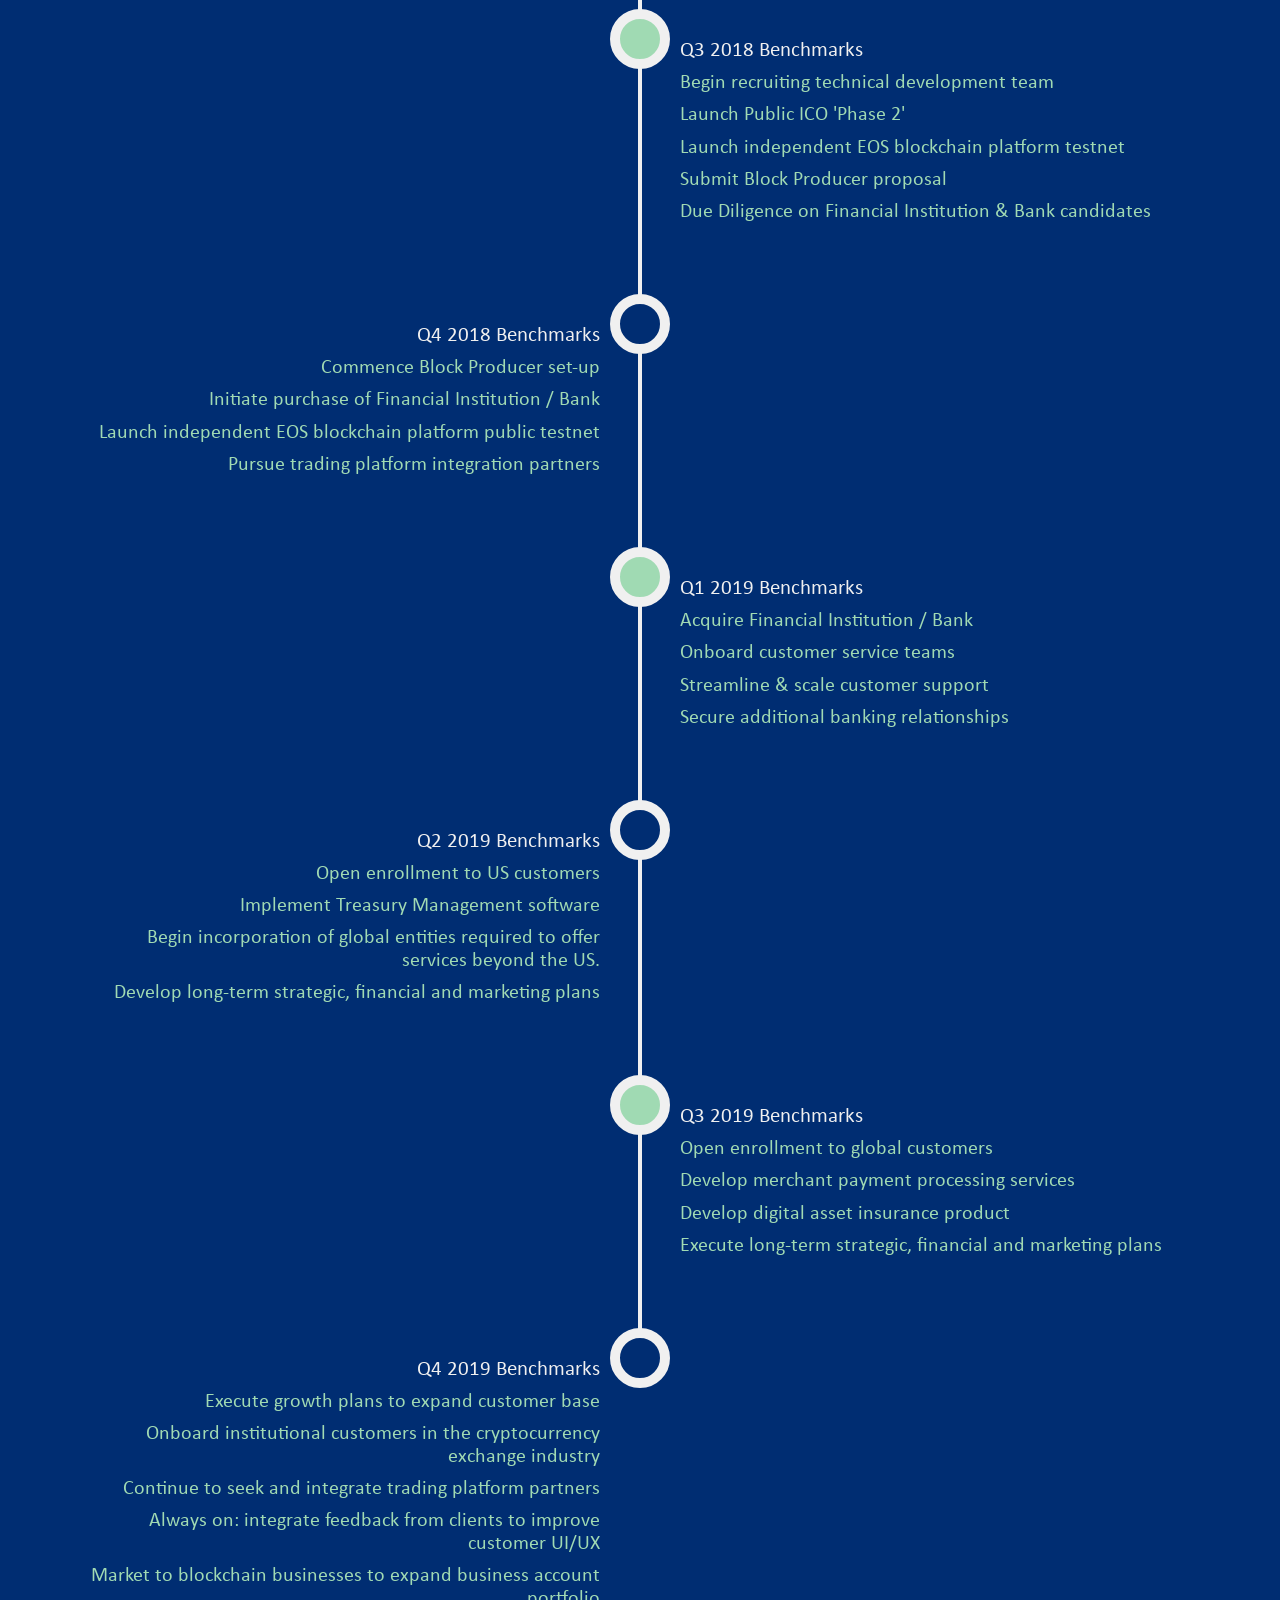
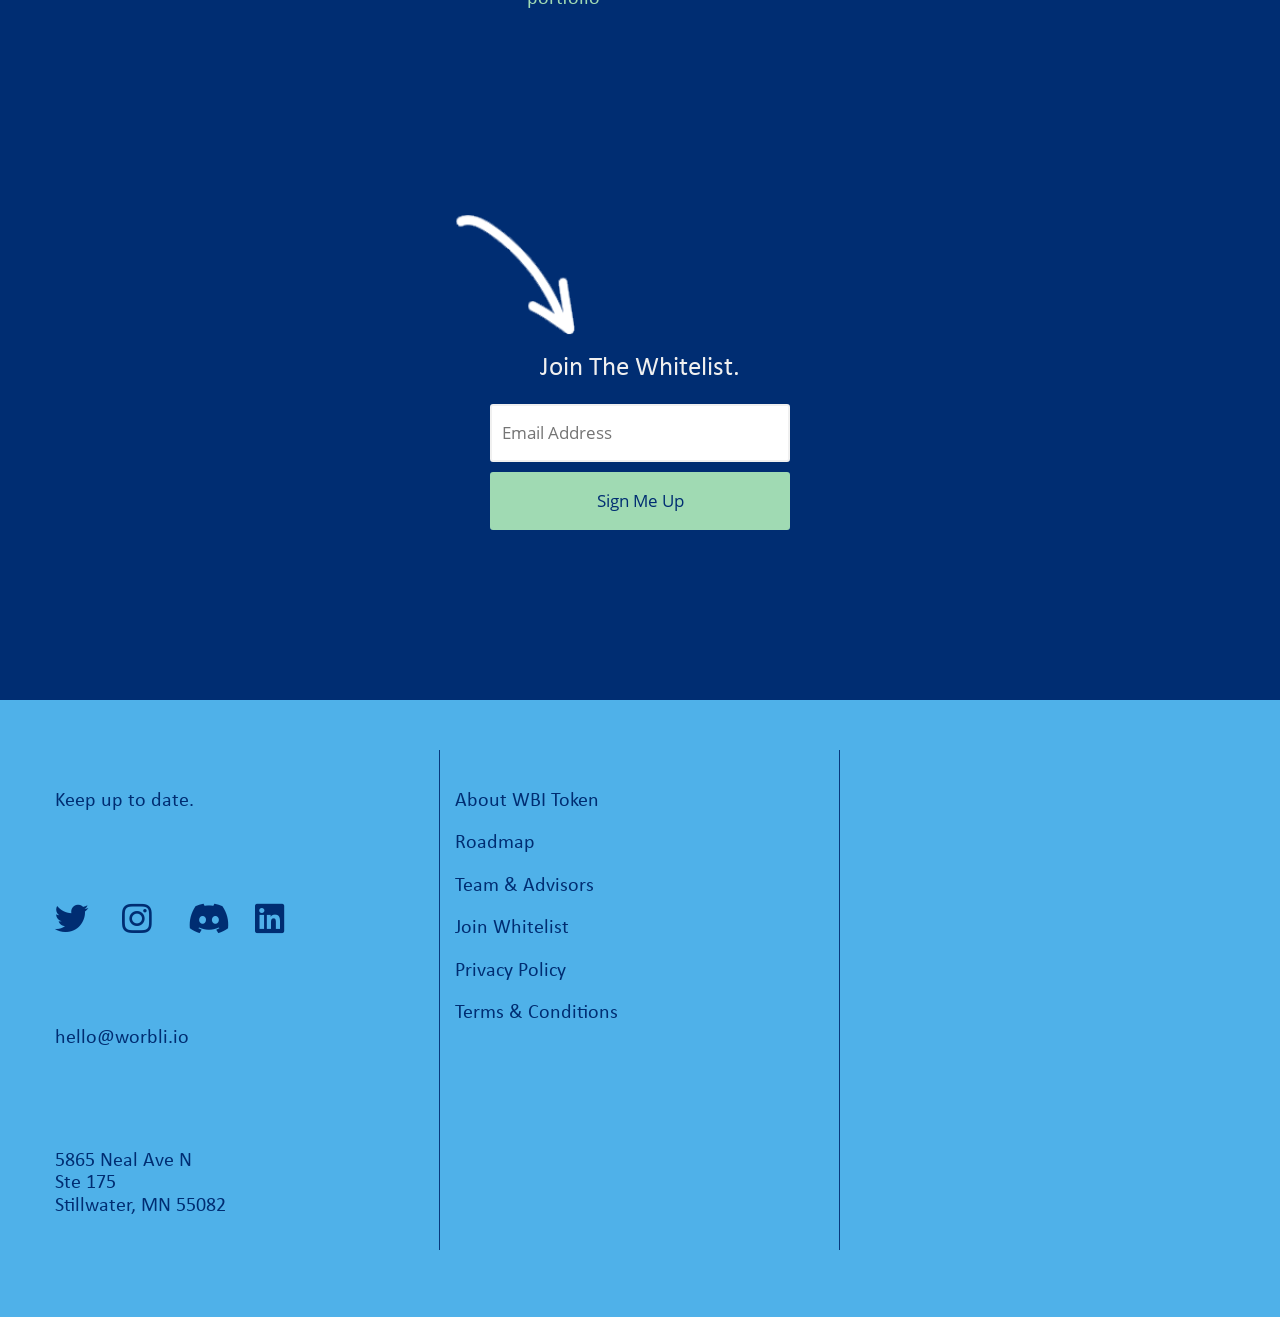
==== commit e2d27055: "CSS fixes" ====
--- a/index.html
+++ b/index.html
@@ -61,11 +61,11 @@
         <!--header-->
         <div class="container-fluid">
             <div class="row row-main row-header animate">
-                <div class="col-sm-9 col-xs-9 col-md-2">
+                <div class="col-sm-9 col-xs-9 col-md-3">
                     <!-- <i class="fa fa-circle fa-2x"></i> -->
                     <img class="logo" src="img/logo.png" />
                 </div>
-                <div class="col-sm-10 col-xs-10 col-md-10 content-group content-ctas header-ctas">
+                <div class="col-sm-10 col-xs-10 col-md-9 content-group content-ctas header-ctas">
                     <div class="mobile-only social-links-mobile">
                         <div class="row">
                             <div class="col-md-1 col-sm-offset-3 col-xs-offset-3 col-sm-2 col-xs-2"><a href="http://twitter.com/worbli" target="_blank"><i class="fab fa-twitter"></i></a></div>
--- a/css/main.css
+++ b/css/main.css
@@ -601,7 +601,7 @@
 
 body .logo {
   width: 100%;
-  max-width: 160px;
+  max-width: 200px;
 }
 
 body .row-main.row-main-first {
@@ -1018,13 +1018,12 @@
   margin-bottom: 10px;
 }
 
-.margin-top-0 {
-  margin-top: 0 !important;
-}
-
 @media (max-width: 991px) {
   body {
     font-size: 11px;
+  }
+  body .margin-top-0 {
+    margin-top: 0 !important;
   }
   body .mobile-hide {
     display: none !important;
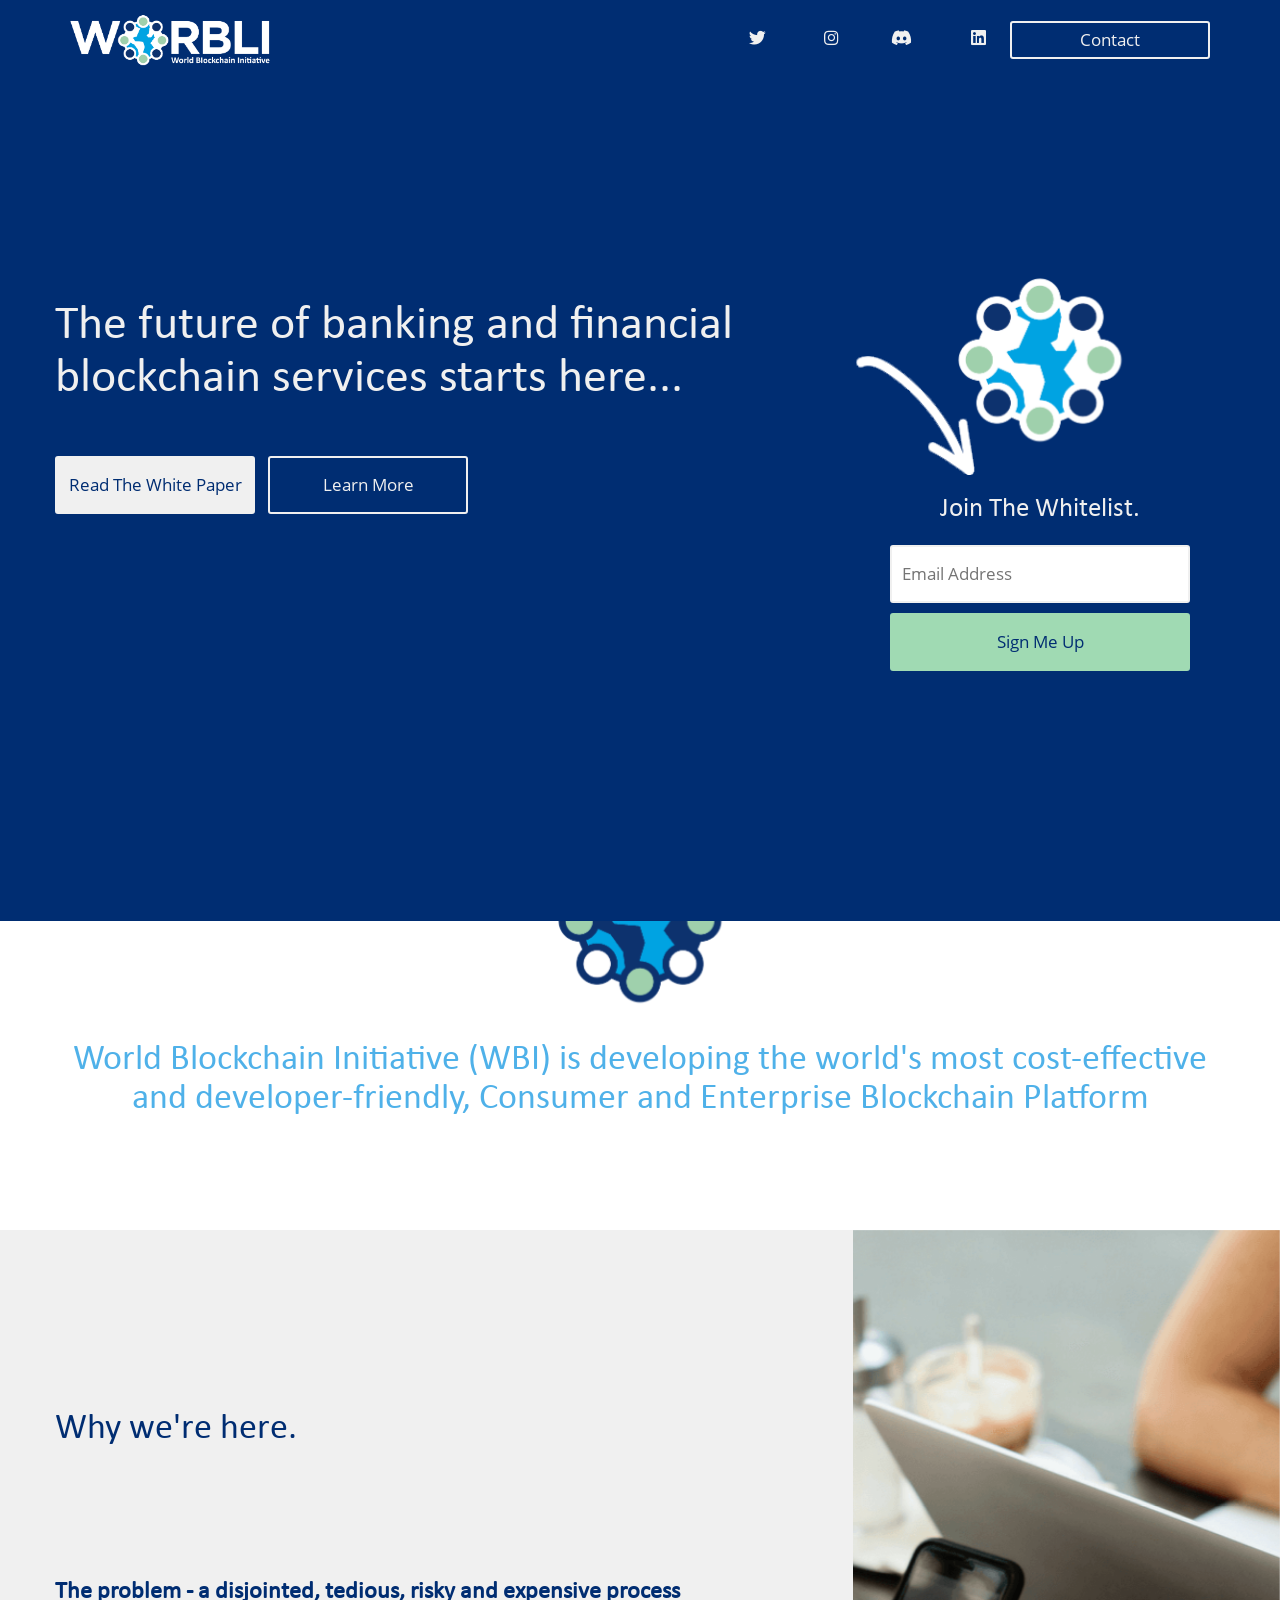
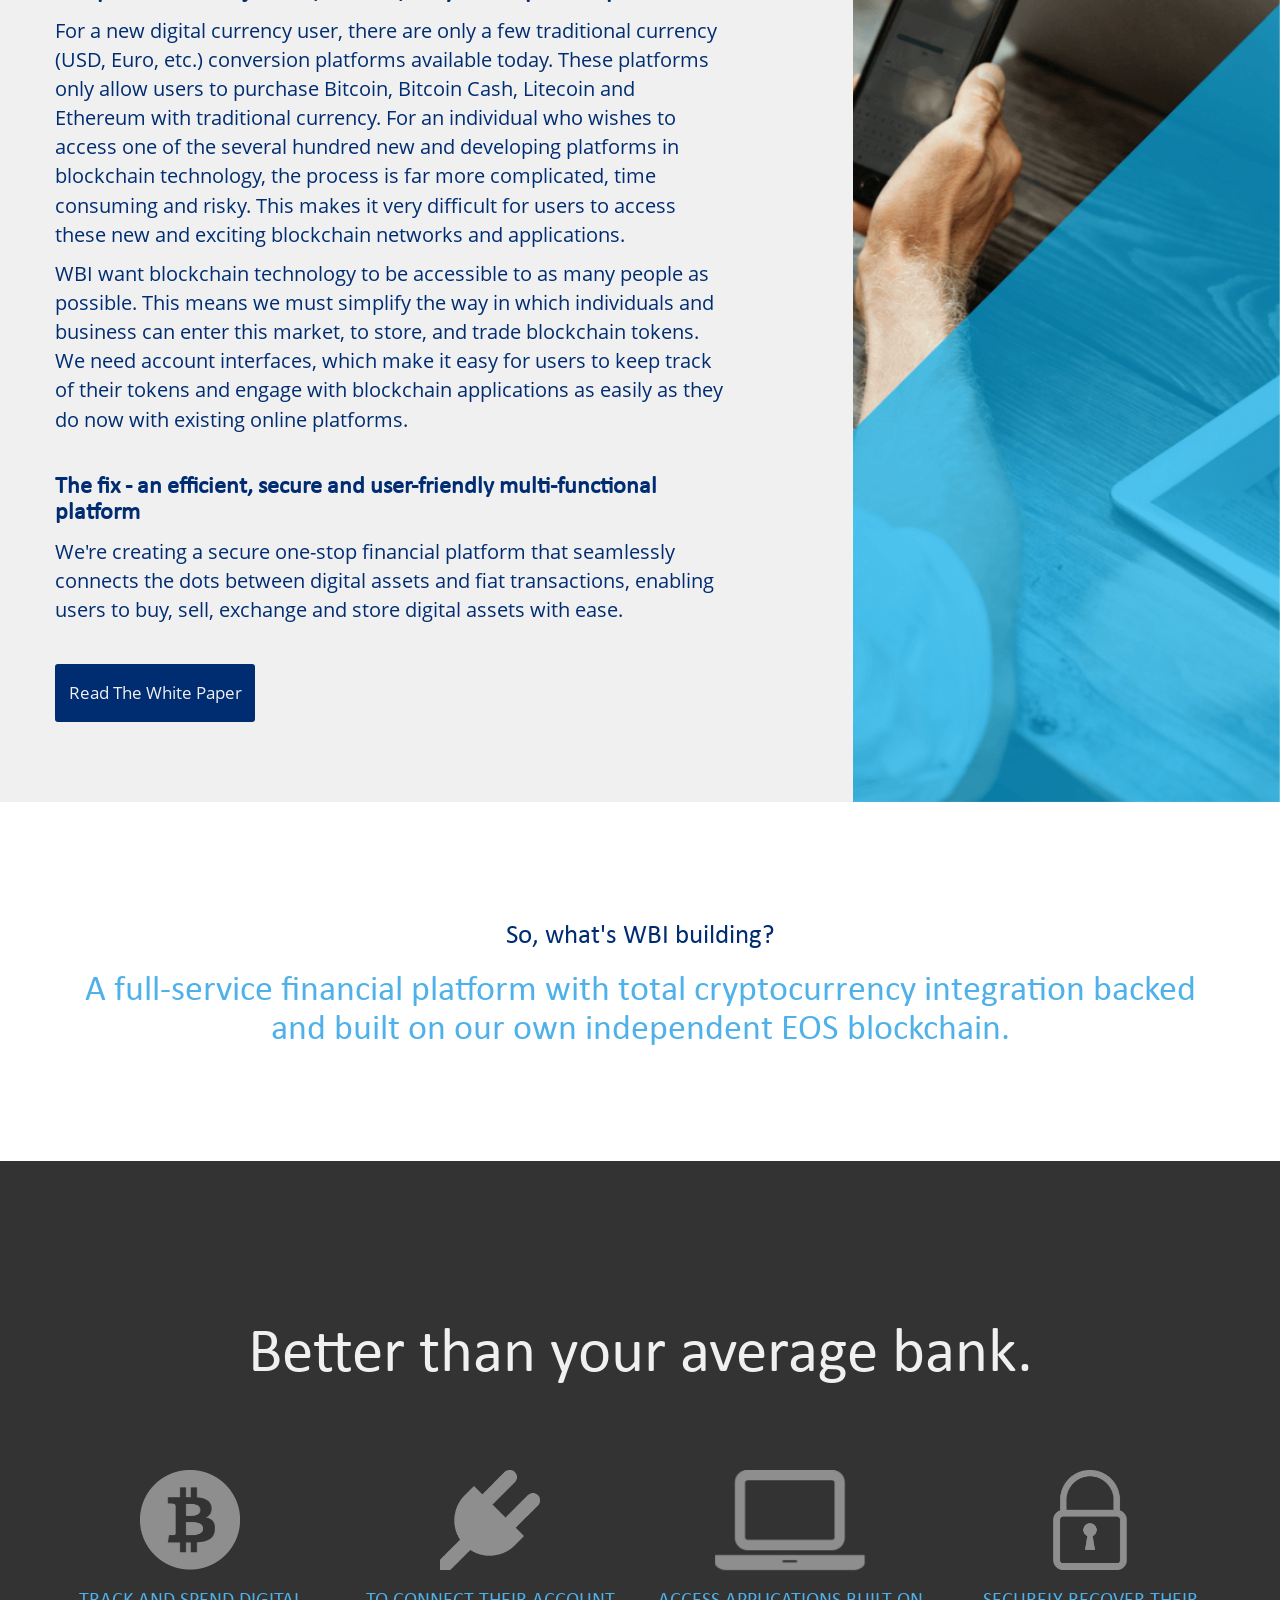
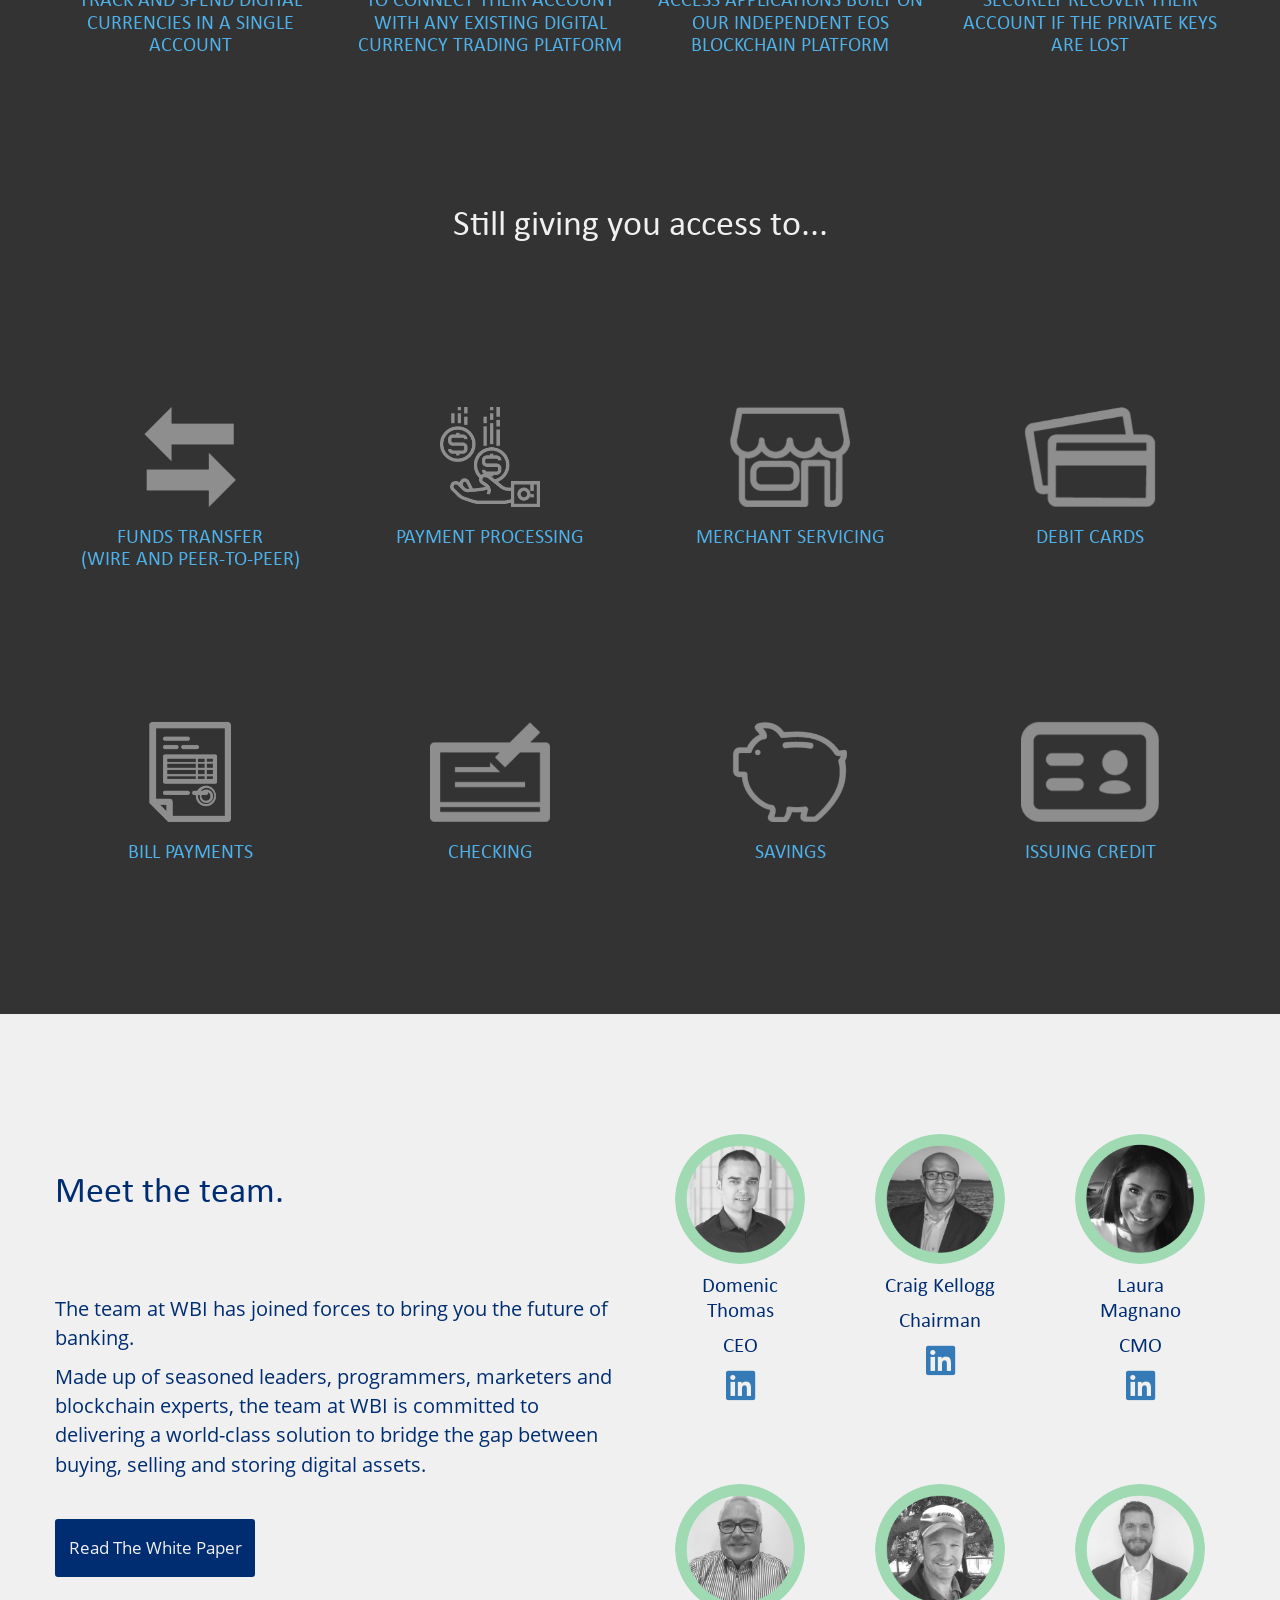
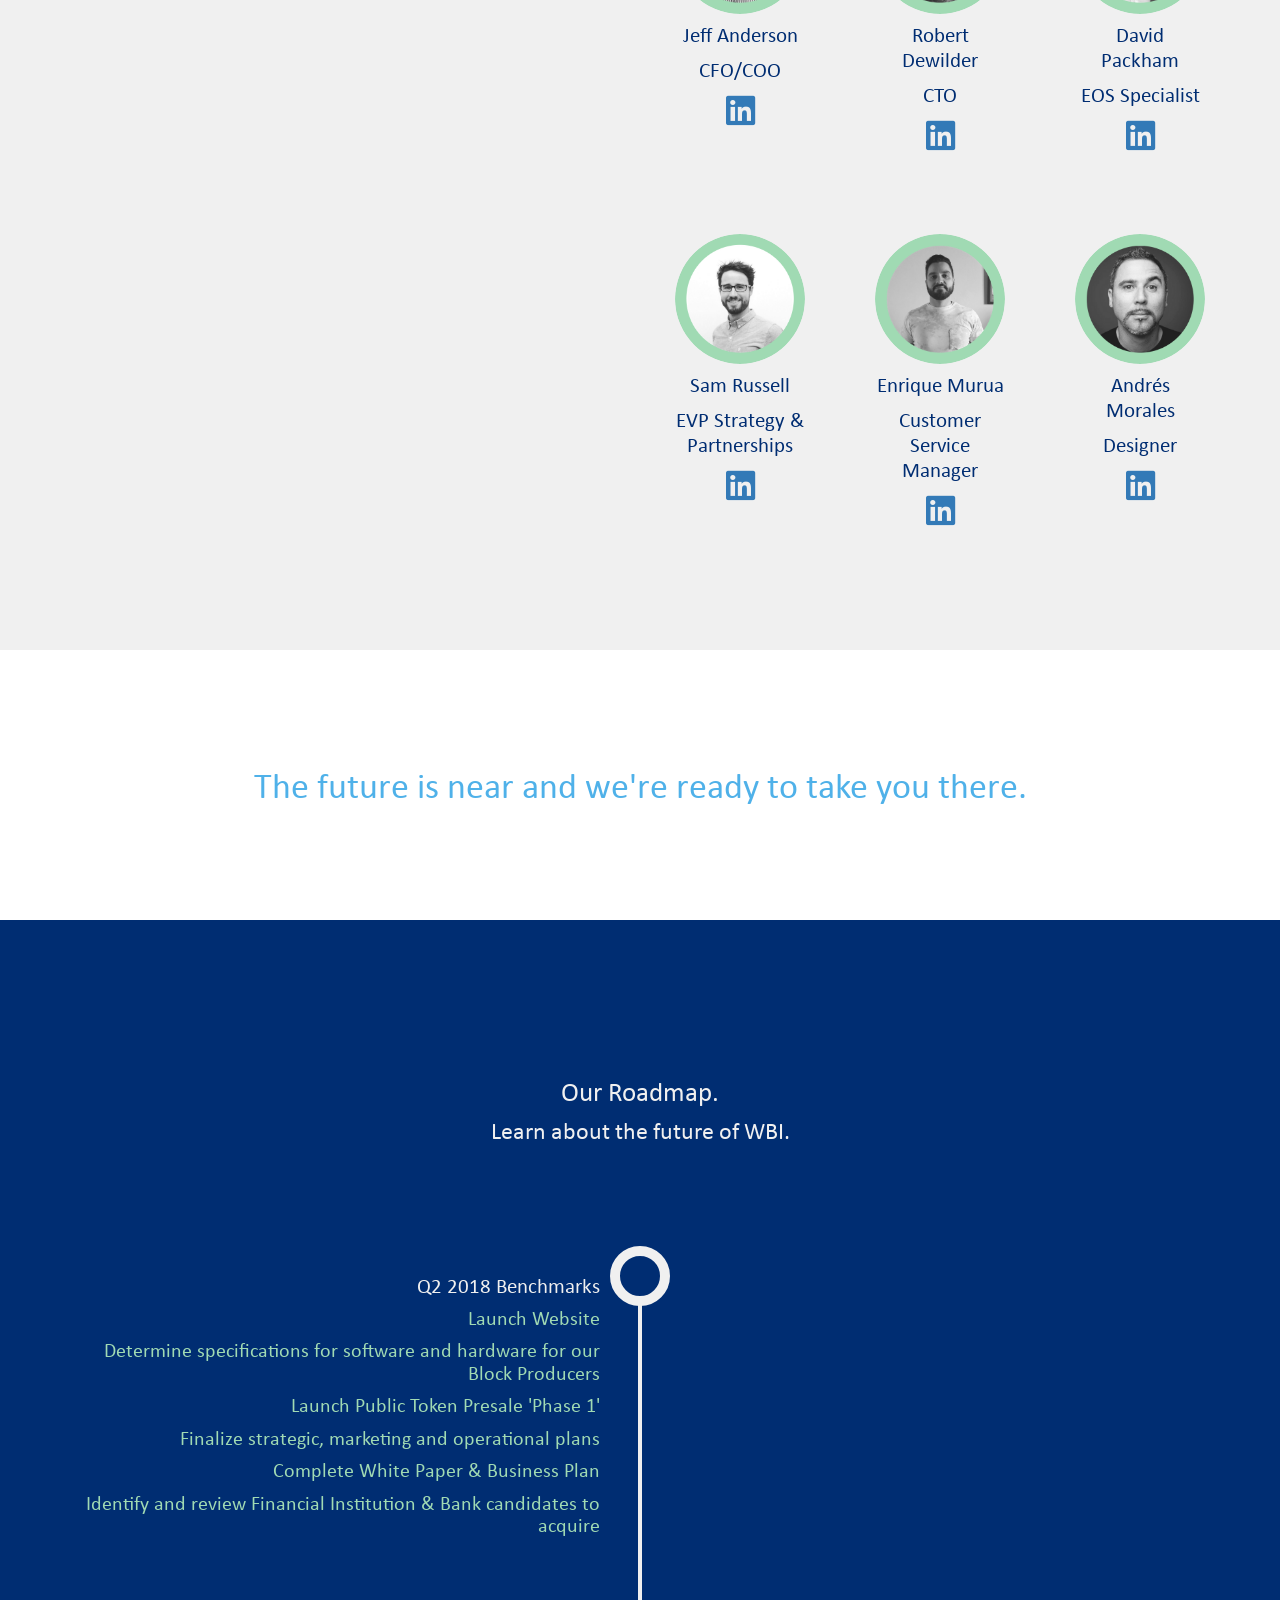
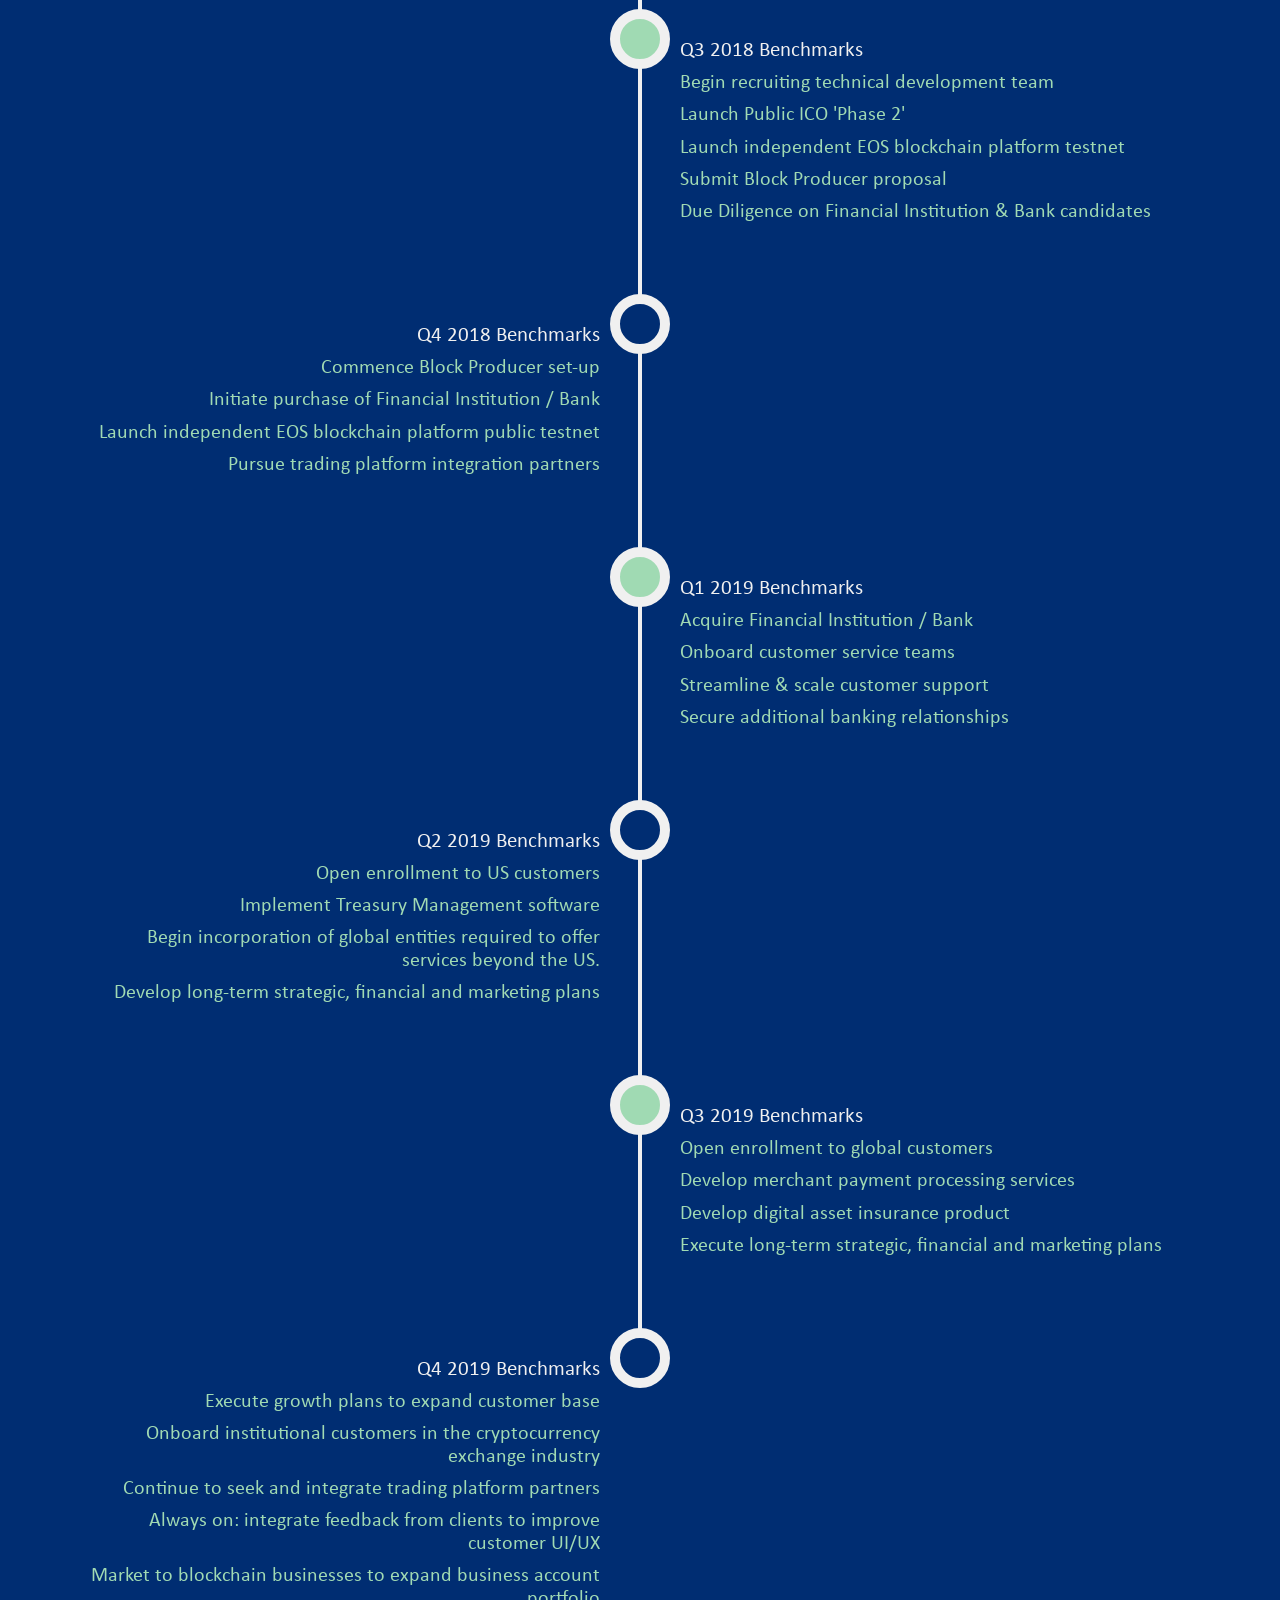
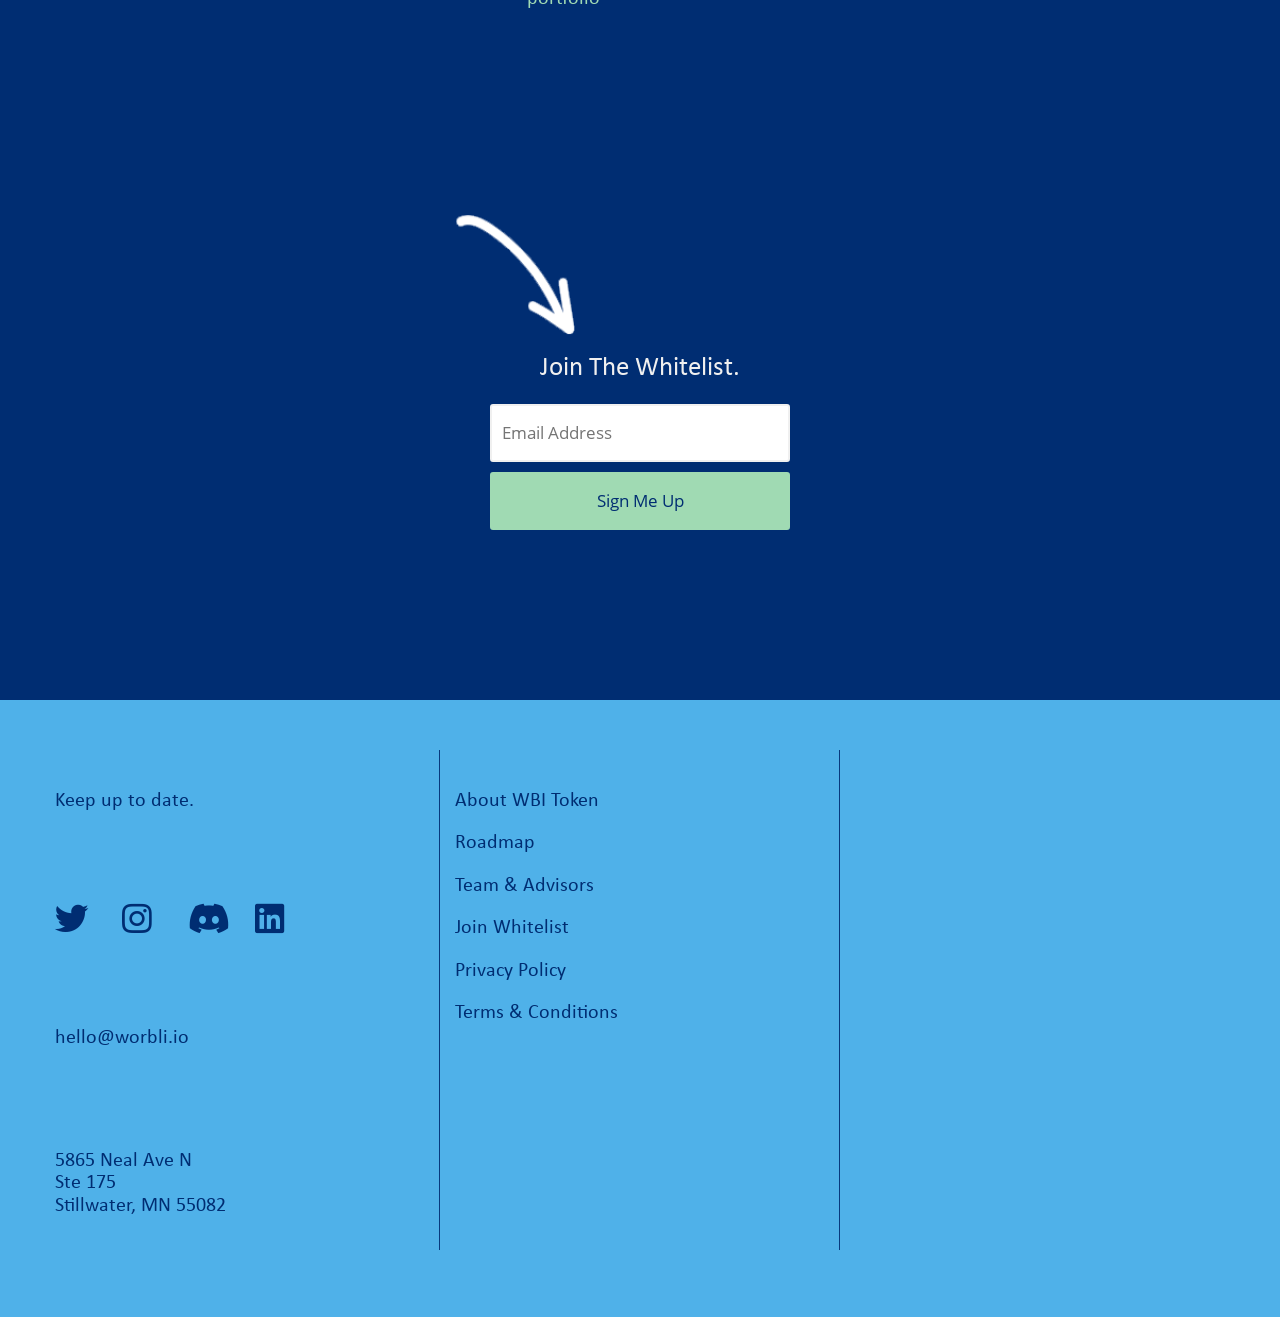
==== commit a30ff4b3: "Terms and copy updates" ====
--- a/index.html
+++ b/index.html
@@ -136,10 +136,22 @@
                             <!-- <h4>The world is waiting for you.</h4> -->
                         </div>
                         <div class="col-md-12 block-inputs">
-                            <form accept-charset="UTF-8" action="https://usebasin.com/f/d4b04c6bcdc9" method="POST">
+                            <form id="subForm" class="js-cm-form" action="https://www.createsend.com/t/subscribeerror?description=" method="post" data-id="A61C50BEC994754B1D79C5819EC1255C7DB1137AAA456C68DE434A646B1565B1AA6BAF44CADB55F551856941469CF0952C0C51B34733C7C1E1D0616DAD8F8BD3">
+                                <input id="fieldEmail" class="js-cm-email-input" name="cm-siiar-siiar" placeholder="Email Address" type="email" required />
+                                <input class="js-cm-submit-button cta cta-main cta-accent" type="submit" value="Sign Me Up">
+                            </form>
+                            <script type="text/javascript" src="https://js.createsend1.com/javascript/copypastesubscribeformlogic.js"></script>
+
+                            <!-- <form id="subForm" class="js-cm-form" action="https://www.createsend.com/t/subscribeerror?description=" method="post" data-id="A61C50BEC994754B1D79C5819EC1255C7DB1137AAA456C68DE434A646B1565B1AA6BAF44CADB55F551856941469CF0952C0C51B34733C7C1E1D0616DAD8F8BD3">
+                                <input id="fieldEmail" class="" placeholder="Email Address" name="cm-siiar-siiar" type="text" required />
+                                <button class="cta cta-main cta-accent js-cm-submit-button" type="submit">Signup</button>
+                            </form>
+                            <script type="text/javascript" src="https://js.createsend1.com/javascript/copypastesubscribeformlogic.js"></script> -->
+
+                            <!-- <form accept-charset="UTF-8" action="https://usebasin.com/f/d4b04c6bcdc9" method="POST">
                                 <input required type="text" name="email" placeholder="Email Address" />
                                 <input class="cta cta-main cta-accent" type="submit" value="Sign Me Up" />
-                            </form>
+                            </form> -->
                         </div>
                     </div>
                 </div>
@@ -170,7 +182,7 @@
                                 <div class="item-wrap item-wrap-margin">
                                     <h4><b>The problem - a disjointed, tedious, risky and expensive process</b></h4>
                                     <p>For a new digital currency user, there are only a few traditional currency (USD, Euro, etc.) conversion platforms available today. These platforms only allow users to purchase Bitcoin, Bitcoin Cash, Litecoin and Ethereum with traditional currency. For an individual who wishes to access one of the several hundred new and developing platforms in blockchain technology, the process is far more complicated, time consuming and risky. This makes it very difficult for users to access these new and exciting blockchain networks and applications.</p>
-                                    <p>WBI want blockchain technology to be accessible to as many people as possible. This means we must simplify the way in which individuals and business can enter this market, to store, and trade blockchain tokens. We need account interfaces which make it easy for users to keep track of their tokens and engage with blockchain applications as easily as they do now with existing online platforms.</p>
+                                    <p>WBI want blockchain technology to be accessible to as many people as possible. This means we must simplify the way in which individuals and business can enter this market, to store, and trade blockchain tokens. We need account interfaces, which make it easy for users to keep track of their tokens and engage with blockchain applications as easily as they do now with existing online platforms.</p>
                                 </div>
                                 <div class="item-wrap item-wrap-margin">
                                     <h4><b>The fix - an efficient, secure and user-friendly multi-functional platform</b></h4>
@@ -401,8 +413,8 @@
                         <div class="headlines">
                             <h2>Meet the team.</h2>
                         </div>
-                        <p>The team at WBI have joined forces to bring you the future of banking.</p>
-                        <p>Made up of seasoned leaders, programmers, marketers and blockchain experts, the team at WBI are committed to delivering a world-class solution to bridge the gap between buying, selling and storing digital assets.</p>
+                        <p>The team at WBI has joined forces to bring you the future of banking.</p>
+                        <p>Made up of seasoned leaders, programmers, marketers and blockchain experts, the team at WBI is committed to delivering a world-class solution to bridge the gap between buying, selling and storing digital assets.</p>
                     </div>
                     <a href="/whitepaper/index.html" target="_blank" class="cta cta-main cta-center-mobile mobile-hide">Read The White Paper</a>
                 </div>
@@ -639,10 +651,11 @@
                     <div class="col-md-12">
                         <div class="row">
                             <div class="col-md-4 col-md-offset-4 block-inputs">
-                                <form accept-charset="UTF-8" action="https://usebasin.com/f/d4b04c6bcdc9" method="POST">
-                                    <input required type="text" name="email" placeholder="Email Address" />
-                                    <input class="cta cta-main cta-accent" type="submit" value="Sign Me Up" />
+                                <form id="subForm" class="js-cm-form" action="https://www.createsend.com/t/subscribeerror?description=" method="post" data-id="A61C50BEC994754B1D79C5819EC1255C7DB1137AAA456C68DE434A646B1565B1AA6BAF44CADB55F551856941469CF0952C0C51B34733C7C1E1D0616DAD8F8BD3">
+                                    <input id="fieldEmail" class="js-cm-email-input" name="cm-siiar-siiar" placeholder="Email Address" type="email" required />
+                                    <input class="js-cm-submit-button cta cta-main cta-accent" type="submit" value="Sign Me Up">
                                 </form>
+                                <script type="text/javascript" src="https://js.createsend1.com/javascript/copypastesubscribeformlogic.js"></script>
                             </div>
                         </div>
                     </div>
--- a/css/main.css
+++ b/css/main.css
@@ -71,7 +71,7 @@
   font-family: 'Open Sans';
 }
 
-a, .media-wrap-link, button, input[type="text"], input[type="submit"], textarea {
+a, .media-wrap-link, button, input[type="text"], input[type="email"], input[type="submit"], textarea {
   font-size: 1.4em;
   font-family: 'Open Sans';
 }
@@ -880,6 +880,7 @@
 }
 
 body input[type="text"],
+body input[type="email"],
 body textarea {
   padding: 15px 10px;
   border: none;
@@ -944,11 +945,13 @@
 }
 
 body.faqs input[type="text"],
+body.faqs input[type="email"],
 body.faqs textarea {
   color: #4fb1e9;
 }
 
 body.faqs .row-strip input[type="text"],
+body.faqs .row-strip input[type="email"],
 body.faqs .row-strip input[type="submit"] {
   display: inline-block;
   margin-top: 10px;
@@ -1080,6 +1083,7 @@
     display: none;
   }
   body input[type="text"],
+  body input[type="email"],
   body textarea,
   body .g-recaptcha > div {
     width: 300px !important;
@@ -1160,6 +1164,7 @@
     padding-right: 40px !important;
   }
   .row-strip input[type="text"],
+  .row-strip input[type="email"],
   .row-strip input[type="submit"] {
     margin-left: 5px;
   }
@@ -1283,27 +1288,27 @@
   opacity: 0;
 }
 
-.animate h1,
-.animate h2,
-.animate h3,
-.animate h4,
-.animate h5,
-.animate h6,
-.animate p,
-.animate a,
-.animate li,
-.animate i,
-.animate input,
-.animate textarea,
-.animate button,
-.animate img,
-.animate .video-thumb,
-.animate .item-group,
-.animate .g-recaptcha,
-.animate iframe,
-.animate .lines,
-.animate .line,
-.animate address {
+.row h1,
+.row h2,
+.row h3,
+.row h4,
+.row h5,
+.row h6,
+.row p,
+.row a,
+.row li,
+.row i,
+.row input,
+.row textarea,
+.row button,
+.row img,
+.row .video-thumb,
+.row .item-group,
+.row .g-recaptcha,
+.row iframe,
+.row .lines,
+.row .line,
+.row address {
   -webkit-animation-duration: 0.3s;
   -webkit-animation-name: fadeinup;
   -webkit-animation-fill-mode: forwards;
@@ -1315,8 +1320,8 @@
   animation-fill-mode: forwards;
 }
 
-.animate .faq-expand,
-.animate .border-right:after {
+.row .faq-expand,
+.row .border-right:after {
   -webkit-animation-duration: 0.3s;
   -webkit-animation-name: fadein;
   -webkit-animation-fill-mode: forwards;
@@ -1328,122 +1333,122 @@
   animation-fill-mode: forwards;
 }
 
-.animate h1 {
+.row h1 {
   -webkit-animation-delay: 0.1s;
   -moz-animation-delay: 0.1s;
   animation-delay: 0.1s;
 }
 
-.animate h2 {
+.row h2 {
   -webkit-animation-delay: 0.2s;
   -moz-animation-delay: 0.2s;
   animation-delay: 0.2s;
 }
 
-.animate h3 {
+.row h3 {
   -webkit-animation-delay: 0.1s;
   -moz-animation-delay: 0.1s;
   animation-delay: 0.1s;
 }
 
-.animate h4 {
+.row h4 {
   -webkit-animation-delay: 0.2s;
   -moz-animation-delay: 0.2s;
   animation-delay: 0.2s;
 }
 
-.animate h5 {
+.row h5 {
   -webkit-animation-delay: 0.1s;
   -moz-animation-delay: 0.1s;
   animation-delay: 0.1s;
 }
 
-.animate h6 {
+.row h6 {
   -webkit-animation-delay: 0.2s;
   -moz-animation-delay: 0.2s;
   animation-delay: 0.2s;
 }
 
-.animate .line:first-child {
+.row .line:first-child {
   -webkit-animation-delay: 0.1s;
   -moz-animation-delay: 0.1s;
   animation-delay: 0.1s;
 }
 
-.animate .line:nth-child(2) {
+.row .line:nth-child(2) {
   -webkit-animation-delay: 0.2s;
   -moz-animation-delay: 0.2s;
   animation-delay: 0.2s;
 }
 
-.animate .line:nth-child(3) {
+.row .line:nth-child(3) {
   -webkit-animation-delay: 0.3s;
   -moz-animation-delay: 0.3s;
   animation-delay: 0.3s;
 }
 
-.animate .line:nth-child(4) {
+.row .line:nth-child(4) {
   -webkit-animation-delay: 0.4s;
   -moz-animation-delay: 0.4s;
   animation-delay: 0.4s;
 }
 
-.animate .line:nth-child(5) {
+.row .line:nth-child(5) {
   -webkit-animation-delay: 0.5s;
   -moz-animation-delay: 0.5s;
   animation-delay: 0.5s;
 }
 
-.animate .line:nth-child(6) {
+.row .line:nth-child(6) {
   -webkit-animation-delay: 0.6s;
   -moz-animation-delay: 0.6s;
   animation-delay: 0.6s;
 }
 
-.animate .line:nth-child(7) {
+.row .line:nth-child(7) {
   -webkit-animation-delay: 0.7s;
   -moz-animation-delay: 0.7s;
   animation-delay: 0.7s;
 }
 
-.animate .line:nth-child(8) {
+.row .line:nth-child(8) {
   -webkit-animation-delay: 0.8s;
   -moz-animation-delay: 0.8s;
   animation-delay: 0.8s;
 }
 
-.animate .line:nth-child(9) {
+.row .line:nth-child(9) {
   -webkit-animation-delay: 0.9s;
   -moz-animation-delay: 0.9s;
   animation-delay: 0.9s;
 }
 
-.animate .line:nth-child(10) {
+.row .line:nth-child(10) {
   -webkit-animation-delay: 1s;
   -moz-animation-delay: 1s;
   animation-delay: 1s;
 }
 
-.animate p,
-.animate i,
-.animate a,
-.animate li,
-.animate input,
-.animate textarea,
-.animate button,
-.animate .video-thumb,
-.animate .item-group,
-.animate .g-recaptcha,
-.animate iframe,
-.animate address,
-.animate .faq-expand,
-.animate .border-right:after {
+.row p,
+.row i,
+.row a,
+.row li,
+.row input,
+.row textarea,
+.row button,
+.row .video-thumb,
+.row .item-group,
+.row .g-recaptcha,
+.row iframe,
+.row address,
+.row .faq-expand,
+.row .border-right:after {
   -webkit-animation-delay: 0.3s;
   -moz-animation-delay: 0.3s;
   animation-delay: 0.3s;
 }
 
-.animate img {
+.row img {
   -webkit-animation-delay: 0.4s;
   -moz-animation-delay: 0.4s;
   animation-delay: 0.4s;
